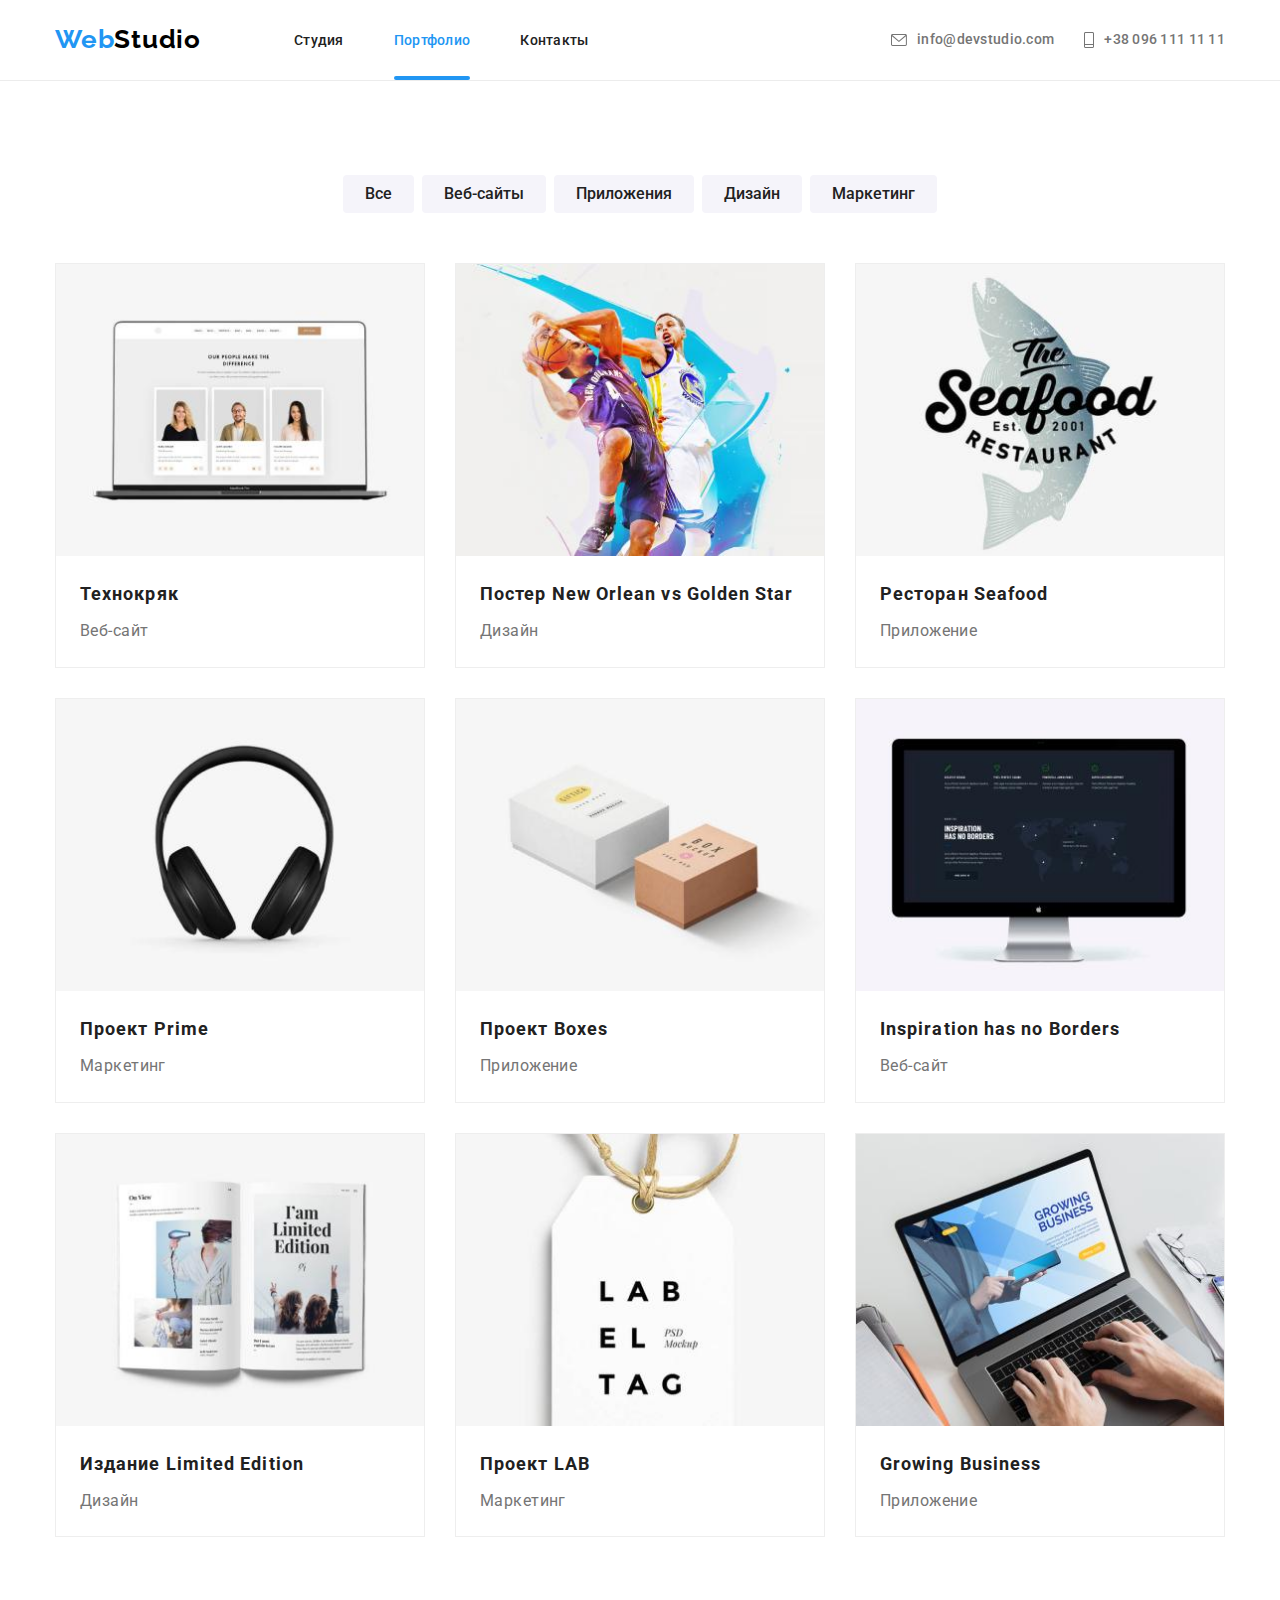
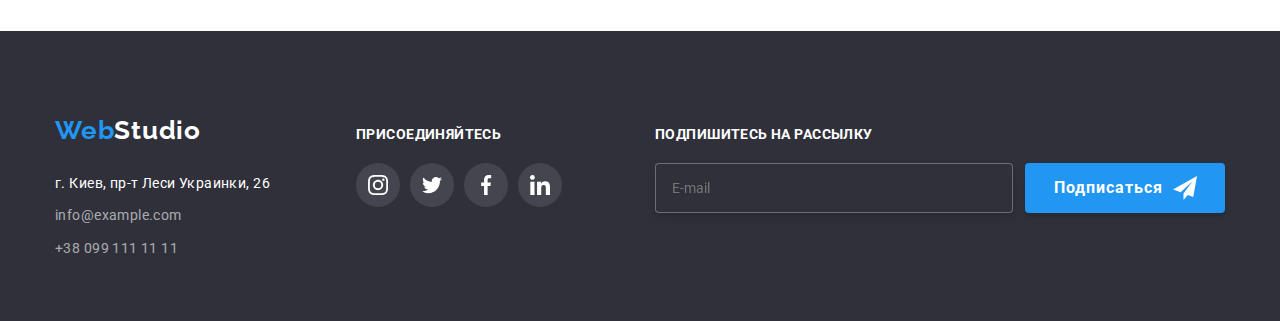
==== portfolio.html @ 123fc29c "создаёт базу для дз8" ====
<!DOCTYPE html>
<html lang="ru">
<head>
    <meta charset="UTF-8">
    <meta http-equiv="X-UA-Compatible" content="IE=edge">
    <meta name="viewport" content="width=device-width, initial-scale=1.0">
    <title>Portfolio</title>
    <link rel="preconnect" href="https://fonts.googleapis.com">
    <link rel="preconnect" href="https://fonts.gstatic.com" crossorigin>
    <link href="https://fonts.googleapis.com/css2?family=Raleway:wght@700&family=Roboto:wght@400;500;700;900&display=swap" rel="stylesheet">
    <link rel="stylesheet" href="./css/main.min.css">
</head>
<body>
    <!-- Шапка -->
    <header class="page-header">
        <div class="container">
            <nav class="main-nav">
                <a class="logo" lang="en" href="./index.html">Web<span class="page-header__logo">Studio</span></a>
                <ul class="site-nav site-nav--margin">
                    <li class="site-nav__item"><a class="site-nav__link " href="./index.html">Студия</a></li>
                    <li class="site-nav__item"><a class="site-nav__link site-nav__link--current" href="./portfolio.html">Портфолио</a></li>
                    <li class="site-nav__item"><a class="site-nav__link" href="">Контакты</a></li>
                </ul>
            </nav>
                <ul class="auth-nav">
                    <li class="auth-nav__item">
                        <a class="auth-nav__link" lang="en" href="mailto:info@example.com">
                            <svg class="auth-nav__mail">
                                <use href="./images/icons.svg#icon-envelope"></use>
                            </svg>
                            info@devstudio.com</a>
                    </li>
                    <li class="auth-nav__item">
                        <a class="auth-nav__link" href="tel:+380961111111">
                            <svg class="auth-nav__tel">
                                <use href="./images/icons.svg#icon-coll"></use>
                            </svg>
                            +38 096 111 11 11</a>
                    </li>
                </ul>                
        </div>
    </header>
    <main>
        <!-- Примеры работ -->

        <section class="section">

            <div class="container">
                <h1 class="section__title visually-hidden">Примеры работ</h1>
                <ul class="filter">
                    <li class="filter__item"><button class="filter__button" type="button">Все</button></li>
                    <li class="filter__item"><button class="filter__button" type="button">Веб-сайты</button></li>
                    <li class="filter__item"><button class="filter__button" type="button">Приложения</button></li>
                    <li class="filter__item"><button class="filter__button" type="button">Дизайн</button></li>
                    <li class="filter__item"><button class="filter__button" type="button">Маркетинг</button></li>
                </ul>
                <ul class="portfolio">
                    <li class="portfolio__item">
                        <a class="portfolio__link" href="">
                            <div class="portfolio__box">
                                <img class="portfolio__img" src="./images/example-1.jpg" alt="Пример-1" width="370">
                                <p class="portfolio__text"> Технокряк это современная площадка распространения коронавируса. Компании используют эту платформу для цифрового шпионажа и атак на защищённые сервера конкурентов.</p>
                            </div>
                            
                            <div class="portfolio__info">
                                <h2 class="portfolio__title">Технокряк</h2>
                                <p class="portfolio__description">Веб-сайт</p>
                            </div>
                        </a>
                    </li>
                    <li class="portfolio__item">
                        <a class="portfolio__link" href="">
                            <div class="portfolio__box">
                                <img class="portfolio__img" src="./images/example-2.jpg" alt="Пример-2" width="370">
                                <p class="portfolio__text"> Технокряк это современная площадка распространения коронавируса. Компании используют эту платформу для цифрового шпионажа и атак на защищённые сервера конкурентов.</p>
                            </div>
                            
                            <div class="portfolio__info">
                                <h2 class="portfolio__title">Постер <span lang="en">New Orlean vs Golden Star</span></h2>
                                <p class="portfolio__description">Дизайн</p>
                            </div>
                        </a>
                    </li>
                    <li class="portfolio__item">
                        <a class="portfolio__link" href="">
                            <div class="portfolio__box">
                                <img class="portfolio__img" src="./images/example-3.jpg" alt="Пример-3" width="370">
                                <p class="portfolio__text"> Технокряк это современная площадка распространения коронавируса. Компании используют эту платформу для цифрового шпионажа и атак на защищённые сервера конкурентов.</p>
                            </div>
                            
                            <div class="portfolio__info">
                                <h2 class="portfolio__title">Ресторан <span lang="en">Seafood</span></h2>
                                <p class="portfolio__description">Приложение</p>
                            </div>
                        </a>
                    </li>
                    <li class="portfolio__item">
                        <a class="portfolio__link" href="">
                            <div class="portfolio__box">
                                <img class="portfolio__img" src="./images/example-4.jpg" alt="Пример-4" width="370">
                                <p class="portfolio__text"> Технокряк это современная площадка распространения коронавируса. Компании используют эту платформу для цифрового шпионажа и атак на защищённые сервера конкурентов.</p>
                            </div>
                            
                            <div class="portfolio__info">
                                <h2 class="portfolio__title">Проект <span lang="en">Prime</span></h2>
                                <p class="portfolio__description">Маркетинг</p>
                            </div>
                        </a>
                    </li>
                    <li class="portfolio__item">
                        <a class="portfolio__link" href="">
                            <div class="portfolio__box">
                                <img class="portfolio__img" src="./images/example-5.jpg" alt="Пример-5" width="370">
                                <p class="portfolio__text"> Технокряк это современная площадка распространения коронавируса. Компании используют эту платформу для цифрового шпионажа и атак на защищённые сервера конкурентов.</p>
                            </div>
                            
                            <div class="portfolio__info">
                                <h2 class="portfolio__title">Проект <span lang="en">Boxes</span></h2>
                                <p class="portfolio__description">Приложение</p>
                            </div>
                        </a>
                    </li>
                    <li class="portfolio__item">
                        <a class="portfolio__link" href="">
                            <div class="portfolio__box">
                                <img class="portfolio__img" src="./images/example-6.jpg" alt="Пример-6" width="370">
                                <p class="portfolio__text"> Технокряк это современная площадка распространения коронавируса. Компании используют эту платформу для цифрового шпионажа и атак на защищённые сервера конкурентов.</p>
                            </div>
                            
                            <div class="portfolio__info">
                                <h2 class="portfolio__title" lang="en">Inspiration has no Borders</h2>
                                <p class="portfolio__description">Веб-сайт</p>
                            </div>
                        </a>
                    </li>
                    <li class="portfolio__item">
                        <a class="portfolio__link" href="">
                            <div class="portfolio__box">
                                <img class="portfolio__img" src="./images/example-7.jpg" alt="Пример-7" width="370">
                                <p class="portfolio__text"> Технокряк это современная площадка распространения коронавируса. Компании используют эту платформу для цифрового шпионажа и атак на защищённые сервера конкурентов.</p>
                            </div>
                            
                            <div class="portfolio__info">
                                <h2 class="portfolio__title">Издание <span lang="en">Limited Edition</span></h2>
                                <p class="portfolio__description">Дизайн</p>
                            </div>
                        </a>
                    </li>
                    <li class="portfolio__item">
                        <a class="portfolio__link" href="">
                            <div class="portfolio__box">
                                <img class="portfolio__img" src="./images/example-8.jpg" alt="Пример-8" width="370">
                                <p class="portfolio__text"> Технокряк это современная площадка распространения коронавируса. Компании используют эту платформу для цифрового шпионажа и атак на защищённые сервера конкурентов.</p>
                            </div>
                            
                            <div class="portfolio__info">
                                <h2 class="portfolio__title">Проект <span lang="en">LAB</span></h2>
                                <p class="portfolio__description">Маркетинг</p>
                            </div>
                        </a>
                    </li>
                    <li class="portfolio__item">
                        <a class="portfolio__link" href="">
                            <div class="portfolio__box">
                                <img class="portfolio__img" src="./images/example-9.jpg" alt="Пример-9" width="370">
                                <p class="portfolio__text"> Технокряк это современная площадка распространения коронавируса. Компании используют эту платформу для цифрового шпионажа и атак на защищённые сервера конкурентов.</p>
                            </div>
                            
                            <div class="portfolio__info">
                                <h2 class="portfolio__title" lang="en">Growing Business</h2>
                                <p class="portfolio__description">Приложение</p>
                            </div>
                        </a>
                        
                        
                    </li>
                    </ul>
            </div>
            
        </section>
    </main>        
    <!--Подвал-->
    <footer class="footer">
        <div class="container footer__container">
            <div class="left">
                <a class="logo" lang="en" href="./index.html">Web<span class="footer__logo">Studio</span></a>
                <address class="address">
                    <ul class="contacts">
                        <li class="contacts__item">
                            <a class="contacts__adress" href="">г. Киев, пр-т Леси Украинки, 26</a>
                        </li>
                        <li class="contacts__item">
                            <a class="contacts__mail" lang="en" href="mailto:info@example.com">info@example.com</a>
                        </li>
                        <li class="contacts__item">
                            <a class="contacts__tel" href="tel:+380961111111">+38 099 111 11 11</a>
                        </li>      
                    </ul>
                </address>
            </div>
            <div class="right footer__right">
                <h3 class="right__title">присоединяйтесь</h3>
                <ul class="network">
                    <li class="network__item">
                        <a class="network__link network__link--background" href="">
                            <svg class="network__icon network__icon--fill">
                                <use href="./images/icons.svg#icon-instagram"></use>
                            </svg>
                        </a>
                    </li>
                    <li class="network__item">
                        <a class="network__link network__link--background" href="">
                            <svg class="network__icon network__icon--fill">
                                <use href="./images/icons.svg#icon-twitter"></use>
                            </svg>
                        </a>
                    </li>
                    <li class="network__item">
                        <a class="network__link network__link--background" href="">
                            <svg class="network__icon network__icon--fill">
                                <use href="./images/icons.svg#icon-facebook"></use>
                            </svg>
                        </a>
                    </li>
                    <li class="network__item">
                        <a class="network__link network__link--background" href="">
                            <svg class="network__icon network__icon--fill">
                                <use href="./images/icons.svg#icon-linkedin"></use>
                            </svg>
                        </a>
                    </li>
                </ul>
            </div>
            <div class="footer-mailing">
                <b class="footer-mailin-accent">Подпишитесь на рассылку</b>
                <form class="footer-form">

                        <label class="footer-form__label">
                            <input class="footer-form__input" type="email" name="footer-email" placeholder="E-mail">
                        </label>
                        
                        <button class="footer-form__button" type="submit">Подписаться
                            <svg class="footer-form__icon">
                                <use href="./images/icons.svg#icon-send"></use>
                            </svg>
                        </button>
                    
                </form>
            </div>
            
        </div>
    </footer>
    
</body>
</html>
---- css/main.min.css ----
/*! modern-normalize v1.1.0 | MIT License | https://github.com/sindresorhus/modern-normalize */*,::before,::after{box-sizing:border-box}html{line-height:1.15;-webkit-text-size-adjust:100%;-moz-tab-size:4;tab-size:4}body{margin:0;font-family:system-ui,-apple-system,"Segoe UI",Roboto,Helvetica,Arial,sans-serif,"Apple Color Emoji","Segoe UI Emoji"}hr{height:0;color:inherit}abbr[title]{text-decoration:underline dotted}b,strong{font-weight:bolder}code,kbd,samp,pre{font-family:ui-monospace, SFMono-Regular, Consolas, 'Liberation Mono', Menlo, monospace;font-size:1em}small{font-size:80%}sub,sup{font-size:75%;line-height:0;position:relative;vertical-align:baseline}sub{bottom:-0.25em}sup{top:-0.5em}table{text-indent:0;border-color:inherit}button,input,optgroup,select,textarea{font-family:inherit;font-size:100%;line-height:1.15;margin:0}button,select{text-transform:none}button,[type='button'],[type='reset'],[type='submit']{-webkit-appearance:button}::-moz-focus-inner{border-style:none;padding:0}:-moz-focusring{outline:1px dotted ButtonText}:-moz-ui-invalid{box-shadow:none}legend{padding:0}progress{vertical-align:baseline}::-webkit-inner-spin-button,::-webkit-outer-spin-button{height:auto}[type='search']{-webkit-appearance:textfield;outline-offset:-2px}::-webkit-search-decoration{-webkit-appearance:none}::-webkit-file-upload-button{-webkit-appearance:button;font:inherit}summary{display:list-item}.visually-hidden{position:absolute;width:1px;height:1px;margin:-1px;border:0;padding:0;white-space:nowrap;clip-path:inset(100%);clip:rect(0 0 0 0);overflow:hidden}body{background-color:var(--primary-bg-color);color:#757575;font-family:Roboto, sans-serif;letter-spacing:0.03em;font-size:14px;line-height:1.7}h1,h2,h3,p{margin:0px}ul{margin:0px;padding:0px;list-style:none}button{cursor:pointer}img{display:block;max-width:100%;height:auto}a{text-decoration:none}.container{width:1200px;padding-left:15px;padding-right:15px;margin:0 auto}.logo{display:block;padding-top:24px;padding-bottom:25px;font-family:Raleway;font-weight:bold;font-size:26px;line-height:1.2;letter-spacing:0.03em;color:#2196F3}.section{padding-top:94px;padding-bottom:94px}.section__title{color:#212121;font-weight:700;font-size:36px;line-height:1.17;text-align:center;margin-bottom:50px}.backdrop{position:fixed;top:0;left:0;width:100%;height:100%;background-color:rgba(0,0,0,0.2);opacity:1;transition:opacity 250ms cubic-bezier(0.4, 0, 0.2, 1);z-index:1}.backdrop.is-hidden{opacity:0;pointer-events:none}.modal{position:absolute;top:50%;left:50%;transform:translate(-50%, -50%) scale(1);width:528px;height:581px;background:#fff;box-shadow:0px 1px 3px rgba(0,0,0,0.12),0px 1px 1px rgba(0,0,0,0.14),0px 2px 1px rgba(0,0,0,0.2);border-radius:4px}.backdrop.is-hidden .modal{transform:translate(-50%, -50%) scale(0.9)}.close-modal-button{display:flex;justify-content:center;align-items:center;position:absolute;top:8px;right:8px;width:30px;height:30px;background-color:#fff;border:1px solid rgba(0,0,0,0.1);border-radius:50%}.close-modal-icon{width:14px;height:14px;transition:fill 250ms cubic-bezier(0.4, 0, 0.2, 1)}.close-modal-button:hover .close-modal-icon,.close-modal-button:focus .close-modal-icon{fill:#2196F3}.modal-form{display:flex;flex-direction:column;padding:40px;text-align:left}.modal-form__title{display:inline-block;font-weight:700;font-size:20px;line-height:1.15;letter-spacing:0.03em;color:#212121;margin-bottom:12px}.modal-form__checkbox{position:absolute;width:1px;height:1px;margin:-1px;border:0;padding:0;white-space:nowrap;clip-path:inset(100%);clip:rect(0 0 0 0);overflow:hidden}.modal-form__label{font-size:12px;line-height:1.16;letter-spacing:0.01em;color:#757575}.modal-form .modal-form__label+.modal-form__label{margin-top:10px}.modal-form__wrapper{display:block;position:relative;margin-top:4px}.modal-form__input{width:100%;height:40px;padding-left:42px;border:1px solid rgba(33,33,33,0.2);border-radius:4px;transition:border 250ms cubic-bezier(0.4, 0, 0.2, 1)}.modal-form__input:focus,.modal-form__comment:focus{outline:none;border-color:#2196F3}.modal-form__comment{display:block;width:100%;height:120px;margin-top:4px;border:1px solid rgba(33,33,33,0.2);border-radius:4px;padding:12px 16px;resize:none;transition:border 250ms cubic-bezier(0.4, 0, 0.2, 1)}.modal-form__comment::placeholder{font-size:14px;line-height:1.14;letter-spacing:0.01em;color:rgba(117,117,117,0.5)}.modal-form__icon{display:block;position:absolute;top:50%;left:12px;width:18px;height:18px;transform:translateY(-50%);transition:fill 250ms cubic-bezier(0.4, 0, 0.2, 1)}.modal-form__input:focus+.modal-form__icon{fill:#2196F3}.modal-form__check{display:flex;justify-content:center;align-items:center;margin-top:20px;margin-bottom:30px}.modal-form__check::before{display:block;content:"";width:16px;height:15px;margin-right:7px;background-image:url(../images/check-off.svg);cursor:pointer;transition:background-image 250ms cubic-bezier(0.4, 0, 0.2, 1)}.modal-form__link{text-decoration:underline}.modal-form__checkbox:checked+.modal-form__check::before{background-image:url(../images/icon-check.svg)}.modal-form__checkbox:focus+.modal-form__check::before{fill:#2196F3}.modal-form__button{padding:10px 55px;font-weight:700;font-size:16px;line-height:1.87;letter-spacing:0.06em;align-self:center;color:#fff;background:#2196F3;box-shadow:0px 4px 4px rgba(0,0,0,0.15);border-radius:4px;border:none;transition:background-color 250ms cubic-bezier(0.4, 0, 0.2, 1)}.modal-form__button:hover,.modal-form__button:focus{background:#188CE8}.network{display:flex;justify-content:center}.network__link{display:flex;width:44px;height:44px;align-items:center;justify-content:center;border-radius:50%;transition:color 250ms cubic-bezier(0.4, 0, 0.2, 1),background-color 250ms cubic-bezier(0.4, 0, 0.2, 1)}.network__icon{width:20px;height:20px;fill:#AFB1B8}.network .network__item+.network__item{margin-left:10px}.page-header{border-bottom:1px solid #ECECEC}.page-header .container{display:flex;align-items:center;justify-content:space-between}.main-nav{display:flex}.page-header__logo{color:#000000}.site-nav{display:flex}.site-nav--margin{margin-left:93px}.site-nav .site-nav__item+.site-nav__item{margin-left:50px}.site-nav__link{display:block;padding-top:32px;padding-bottom:32px;color:#212121;font-weight:500;line-height:1.17;letter-spacing:0.02em;transition:color 250ms cubic-bezier(0.4, 0, 0.2, 1)}.site-nav__link:hover,.site-nav__link:focus{color:#2196F3}.site-nav__link::after{content:"";position:absolute;left:0;bottom:0;display:block;width:100%;height:4px;background-color:#2196F3;border-radius:2px;opacity:0}.site-nav__link--current{color:#2196F3;position:relative}.site-nav__link--current::after{opacity:1}.auth-nav{display:flex;justify-content:center;align-items:center}.auth-nav .auth-nav__item+.auth-nav__item{margin-left:30px}.auth-nav__link{display:flex;align-items:center;color:#757575;font-weight:500;line-height:1.14;letter-spacing:0.02em;padding-top:32px;padding-bottom:32px;transition:color 250ms cubic-bezier(0.4, 0, 0.2, 1)}.auth-nav__link:hover,.auth-nav__link:focus{color:#2196F3;fill:#2196F3}.auth-nav__mail{width:16px;height:12px;margin-right:10px;fill:currentColor}.auth-nav__tel{width:10px;height:16px;margin-right:10px;fill:currentColor}.hero{padding:200px 0;background-color:#C4C4C4;text-align:center;background-image:linear-gradient(rgba(47,48,58,0.4), rgba(47,48,58,0.4)),url("../images/header-img.jpg");background-repeat:no-repeat;background-position:center;background-size:cover}.hero__title{color:#fff;margin:0 auto;margin-bottom:30px;width:696px;font-weight:900;font-size:44px;line-height:1.36;letter-spacing:0.06em;text-transform:uppercase}.hero__button{padding:10px 32px;font-weight:700;font-size:16px;line-height:1.87;letter-spacing:0.06em;color:#fff;box-shadow:0px 4px 4px rgba(0,0,0,0.15);border-radius:4px;border:none;background-color:#2196F3;transition:background-color 250ms cubic-bezier(0.4, 0, 0.2, 1)}.hero__button:hover,.hero__button:focus{background-color:#118CE8}.feature{display:flex;justify-content:space-between}.feature__title{color:#212121;font-weight:700;line-height:1.1;margin-bottom:10px;text-transform:uppercase}.feature__wrapper{display:flex;align-items:center;justify-content:center;height:120px;margin-bottom:30px;padding:25px 0;border-radius:4px;background-color:#F5F4FA}.feature__icon{width:70px;height:70px}.feature .feature__item{width:270px}.section--other-padding{padding-top:0px}.business-list{display:flex;justify-content:space-between}.business-list__text{position:absolute;bottom:27px;left:83px;font-weight:700;font-size:14px;line-height:1.14;letter-spacing:0.03em;text-transform:uppercase;color:#fff}.business-list__work{position:relative}.business-list__work::before{display:block;position:absolute;content:"";width:100%;bottom:0;left:0;height:70px;background:rgba(47,48,58,0.8)}.section--background{background-color:#F5F4FA}.team-list{display:flex;justify-content:space-between}.team-list__title{color:#212121;font-weight:500;font-size:16px;line-height:1.2;text-align:center;margin-bottom:10px}.team-list .team-list__item{background-color:#fff;box-shadow:0px 1px 3px rgba(0,0,0,0.12),0px 1px 1px rgba(0,0,0,0.14),0px 2px}.team-list__info{padding-top:30px;padding-bottom:30px}.team-list__text{font-weight:400;font-size:16px;line-height:1.2;text-align:center}.team-list__network{margin-top:16px}.network__link:hover,.network__link:focus{background-color:#2196F3}.network__link:hover .network__icon,.network__link:focus .network__icon{fill:#fff}.clients-list{display:flex;justify-content:center}.clients-list__link{display:flex;align-items:center;justify-content:center;width:170px;height:92px;border:1px solid #AFB1B8;border-radius:4px;color:#AFB1B8;transition:color 250ms cubic-bezier(0.4, 0, 0.2, 1),border 250ms cubic-bezier(0.4, 0, 0.2, 1)}.clients-list__link:hover,.clients-list__link:focus{color:#2196F3;border:1px solid #2196F3}.clients-list__icon{width:106px;height:60px;fill:currentColor}.clients-list .clients-list__item+.clients-list__item{margin-left:30px}.footer{padding-top:60px;padding-bottom:60px;background-color:#2F303A}.footer__container{display:flex;align-items:baseline}.footer__logo{color:#fff}.contacts__adress{color:#fff}.left{width:231px}.contacts__mail,.contacts__tel{color:rgba(255,255,255,0.6);transition:color 250ms cubic-bezier(0.4, 0, 0.2, 1)}.contacts__mail:hover,.contacts__mail:focus,.contacts__tel:hover,.contacts__tel:focus{color:#fff}.address{font-style:normal}.contacts__item:not(:last-child){margin-bottom:9px}.footer__right{margin-left:70px}.right{width:206px}.right__title{font-weight:700;font-size:14px;line-height:1.14;letter-spacing:0.03em;text-transform:uppercase;color:#fff;margin-bottom:20px}.network{display:flex;justify-content:center}.network__link{display:flex;width:44px;height:44px;align-items:center;justify-content:center;color:#fff;border-radius:50%;transition:background-color 250ms cubic-bezier(0.4, 0, 0.2, 1)}.network__link--background{background-color:rgba(255,255,255,0.1)}.network__icon{width:20px;height:20px;color:currentColor}.network__icon--fill{fill:#fff}.network .network__item+.network__item{margin-left:10px}.network__link:hover,.network__link:focus{background-color:#2196F3}.footer-mailing{display:flex;flex-direction:column;margin-left:93px}.footer-form{display:flex}.footer-mailin-accent{margin-bottom:20px;font-weight:700;font-size:14px;line-height:1.14;letter-spacing:0.03em;text-transform:uppercase;color:#fff}.footer-form__input{width:358px;height:50px;padding:15px 16px;background-color:#2F303A;border:1px solid rgba(255,255,255,0.3);filter:drop-shadow(0px 4px 4px rgba(0,0,0,0.15));border-radius:4px;transition:border 250ms cubic-bezier(0.4, 0, 0.2, 1)}.footer-form__input:focus{outline:none;border-color:#2196F3}.footer-form__label::placeholder{font-size:16px;line-height:1.25;letter-spacing:0.03em;color:rgba(255,255,255,0.6)}.footer-form__button{display:flex;justify-content:center;align-items:center;width:200px;height:50px;padding:10px 28px 10px 29px;margin-left:12px;font-weight:700;font-size:16px;line-height:1.87;letter-spacing:0.06em;color:#fff;background:#2196F3;box-shadow:0px 4px 4px rgba(0,0,0,0.15);border-radius:4px;border:transparent;cursor:pointer;transition:background-color 250ms cubic-bezier(0.4, 0, 0.2, 1)}.footer-form__button:hover,.footer-form__button:focus{background-color:#118CE8}.footer-form__icon{width:24px;height:24px;margin-left:10px}.filter{display:flex;justify-content:center;margin-bottom:50px}.filter__button{font-weight:500;font-size:16px;padding:6px 22px;min-width:auto;line-height:1.6;text-align:center;background-color:#F5F4FA;color:#212121;border-radius:4px;border:none;transition:background-color 250ms cubic-bezier(0.4, 0, 0.2, 1),color 250ms cubic-bezier(0.4, 0, 0.2, 1),box-shadow 250ms cubic-bezier(0.4, 0, 0.2, 1)}.filter__button:hover,.filter__button:focus{color:#fff;background-color:#2196F3;box-shadow:0px 3px 1px rgba(0,0,0,0.1),0px 1px 2px rgba(0,0,0,0.08),0px 2px 2px rgba(0,0,0,0.12)}.filter .filter__item+.filter__item{margin-left:8px}.portfolio{display:flex;flex-wrap:wrap}.portfolio__item{width:370px;margin-right:30px;margin-bottom:30px;border:1px solid #EEEEEE}.portfolio__item:nth-child(3n){margin-right:0px}.portfolio__item:nth-last-child(-n+3){margin-bottom:0px}.portfolio__info{padding:20px 24px}.portfolio__title{color:#212121;font-weight:700;font-size:18px;line-height:2;letter-spacing:0.06em;margin-bottom:4px}.portfolio__description{font-size:16px;line-height:1.9;color:#757575}.portfolio__link{display:block}.portfolio__item:hover,.portfolio__item:focus{box-shadow:0px 1px 1px rgba(0,0,0,0.12),0px 4px 4px rgba(0,0,0,0.06),1px 4px 6px rgba(0,0,0,0.16);transition:box-shadow 250ms cubic-bezier(0.4, 0, 0.2, 1)}.portfolio__box{position:relative;width:100%;height:100%;background-color:rgba(33,150,243,0.9);overflow:hidden}.portfolio__text{position:absolute;top:0;left:0;height:100%;padding:63px 24px;font-size:18px;line-height:1.56;letter-spacing:0.03em;color:#fff;background-color:rgba(33,150,243,0.9);transform:translateY(100%);transition:transform 250ms cubic-bezier(0.4, 0, 0.2, 1)}.portfolio__link:hover .portfolio__text,.portfolio__link:focus .portfolio__text{transform:translateY(0)}
/*# sourceMappingURL=main.min.css.map */
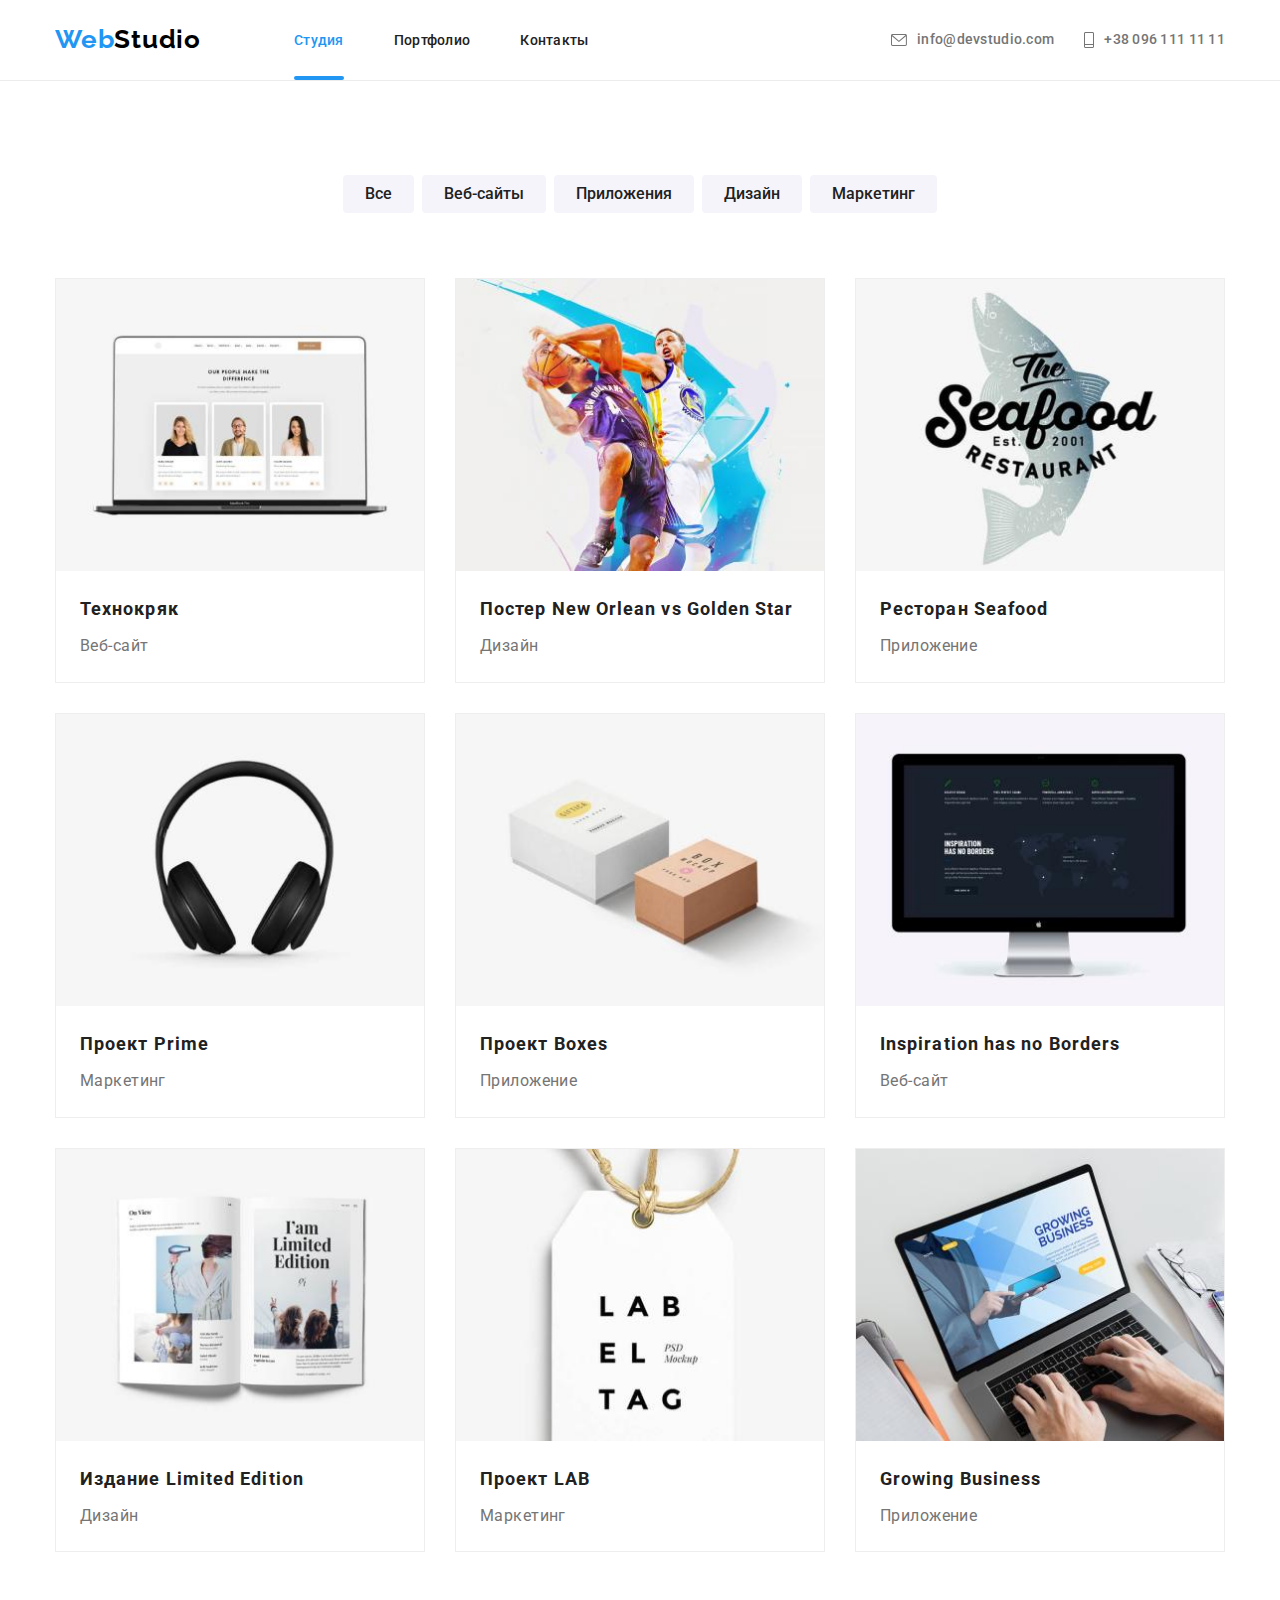
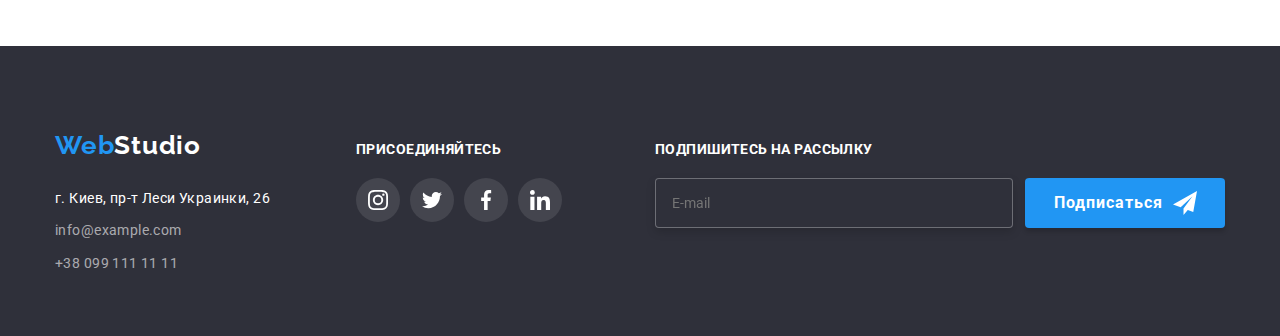
==== commit 2f5055bc: "позиционирует фильтр в портфолио" ====
--- a/portfolio.html
+++ b/portfolio.html
@@ -17,8 +17,8 @@
             <nav class="main-nav">
                 <a class="logo" lang="en" href="./index.html">Web<span class="page-header__logo">Studio</span></a>
                 <ul class="site-nav site-nav--margin">
-                    <li class="site-nav__item"><a class="site-nav__link " href="./index.html">Студия</a></li>
-                    <li class="site-nav__item"><a class="site-nav__link site-nav__link--current" href="./portfolio.html">Портфолио</a></li>
+                    <li class="site-nav__item"><a class="site-nav__link site-nav__link--current" href="./index.html">Студия</a></li>
+                    <li class="site-nav__item"><a class="site-nav__link" href="./portfolio.html">Портфолио</a></li>
                     <li class="site-nav__item"><a class="site-nav__link" href="">Контакты</a></li>
                 </ul>
             </nav>
@@ -37,7 +37,54 @@
                             </svg>
                             +38 096 111 11 11</a>
                     </li>
-                </ul>                
+                </ul>
+                <!--  Mobile menu  -->
+
+                <button type="button" class="burger" data-menu-open>
+                    <svg class="burger__icon">
+                        <use href="./images/icons.svg#menu"></use>
+                    </svg>
+                </button>
+
+                <div class="mobile-menu" data-menu>
+                    <button type="button" class="close" data-menu-close>
+                        <svg class="close__icon">
+                            <use href="./images/icons.svg#close"></use>
+                        </svg>
+                    </button>
+                <div class="mobile-menu__nav">
+                    <ul class="mobile-nav">
+                        <li class="mobile-nav__item"><a class="mobile-nav__link" href="./index.html">Студия</a></li>
+                        <li class="mobile-nav__item"><a class="mobile-nav__link" href="./portfolio.html">Портфолио</a></li>
+                        <li class="mobile-nav__item"><a class="mobile-nav__link" href="">Контакты</a></li>
+                    </ul>
+                </div>
+            
+                <div class="mobile-menu__auth">
+                    <ul class="mobile-auth">
+                        <li class="mobile-auth__item">
+                            <a class="mobile-auth__tel" href="tel:+380961111111">+38 096 111 11 11</a>
+                        </li>
+                        <li class="mobile-auth__item">
+                            <a class="mobile-auth__mail" lang="en" href="mailto:info@example.com">info@devstudio.com</a>
+                        </li>
+                    </ul>
+                    <ul class="mobile-network">
+                        <li class="mobile-network__item">
+                            <a class="mobile-network__link" href="">Instagram</a>
+                        </li>
+                        <li class="mobile-network__item">
+                            <a class="mobile-network__link" href="">Twitter</a>
+                        </li>
+                        <li class="mobile-network__item">
+                            <a class="mobile-network__link" href="">Facebook</a>
+                        </li>
+                        <li class="mobile-network__item">
+                            <a class="mobile-network__link" href="">LinkedIn</a>
+                        </li>
+                    </ul>
+                </div>
+                </div>               
         </div>
     </header>
     <main>
--- a/css/main.min.css
+++ b/css/main.min.css
@@ -3,5 +3,5 @@
  Consolas,  'Liberation Mono',  Menlo,- monospace;font-size:1em}small{font-size:80%}sub,sup{font-size:75%;line-height:0;position:relative;vertical-align:baseline}sub{bottom:-0.25em}sup{top:-0.5em}table{text-indent:0;border-color:inherit}button,input,optgroup,select,textarea{font-family:inherit;font-size:100%;line-height:1.15;margin:0}button,select{text-transform:none}button,[type='button'],[type='reset'],[type='submit']{-webkit-appearance:button}::-moz-focus-inner{border-style:none;padding:0}:-moz-focusring{outline:1px dotted ButtonText}:-moz-ui-invalid{box-shadow:none}legend{padding:0}progress{vertical-align:baseline}::-webkit-inner-spin-button,::-webkit-outer-spin-button{height:auto}[type='search']{-webkit-appearance:textfield;outline-offset:-2px}::-webkit-search-decoration{-webkit-appearance:none}::-webkit-file-upload-button{-webkit-appearance:button;font:inherit}summary{display:list-item}.visually-hidden{position:absolute;width:1px;height:1px;margin:-1px;border:0;padding:0;white-space:nowrap;clip-path:inset(100%);clip:rect(0 0 0 0);overflow:hidden}body{background-color:var(--primary-bg-color);color:#757575;font-family:Roboto, sans-serif;letter-spacing:0.03em;font-size:14px;line-height:1.7}h1,h2,h3,p{margin:0px}ul{margin:0px;padding:0px;list-style:none}button{cursor:pointer}img{display:block;max-width:100%;height:auto}a{text-decoration:none}.container{width:1200px;padding-left:15px;padding-right:15px;margin:0 auto}.logo{display:block;padding-top:24px;padding-bottom:25px;font-family:Raleway;font-weight:bold;font-size:26px;line-height:1.2;letter-spacing:0.03em;color:#2196F3}.section{padding-top:94px;padding-bottom:94px}.section__title{color:#212121;font-weight:700;font-size:36px;line-height:1.17;text-align:center;margin-bottom:50px}.backdrop{position:fixed;top:0;left:0;width:100%;height:100%;background-color:rgba(0,0,0,0.2);opacity:1;transition:opacity 250ms cubic-bezier(0.4, 0, 0.2, 1);z-index:1}.backdrop.is-hidden{opacity:0;pointer-events:none}.modal{position:absolute;top:50%;left:50%;transform:translate(-50%, -50%) scale(1);width:528px;height:581px;background:#fff;box-shadow:0px 1px 3px rgba(0,0,0,0.12),0px 1px 1px rgba(0,0,0,0.14),0px 2px 1px rgba(0,0,0,0.2);border-radius:4px}.backdrop.is-hidden .modal{transform:translate(-50%, -50%) scale(0.9)}.close-modal-button{display:flex;justify-content:center;align-items:center;position:absolute;top:8px;right:8px;width:30px;height:30px;background-color:#fff;border:1px solid rgba(0,0,0,0.1);border-radius:50%}.close-modal-icon{width:14px;height:14px;transition:fill 250ms cubic-bezier(0.4, 0, 0.2, 1)}.close-modal-button:hover .close-modal-icon,.close-modal-button:focus .close-modal-icon{fill:#2196F3}.modal-form{display:flex;flex-direction:column;padding:40px;text-align:left}.modal-form__title{display:inline-block;font-weight:700;font-size:20px;line-height:1.15;letter-spacing:0.03em;color:#212121;margin-bottom:12px}.modal-form__checkbox{position:absolute;width:1px;height:1px;margin:-1px;border:0;padding:0;white-space:nowrap;clip-path:inset(100%);clip:rect(0 0 0 0);overflow:hidden}.modal-form__label{font-size:12px;line-height:1.16;letter-spacing:0.01em;color:#757575}.modal-form .modal-form__label+.modal-form__label{margin-top:10px}.modal-form__wrapper{display:block;position:relative;margin-top:4px}.modal-form__input{width:100%;height:40px;padding-left:42px;border:1px solid rgba(33,33,33,0.2);border-radius:4px;transition:border 250ms cubic-bezier(0.4, 0, 0.2, 1)}.modal-form__input:focus,.modal-form__comment:focus{outline:none;border-color:#2196F3}.modal-form__comment{display:block;width:100%;height:120px;margin-top:4px;border:1px solid rgba(33,33,33,0.2);border-radius:4px;padding:12px 16px;resize:none;transition:border 250ms cubic-bezier(0.4, 0, 0.2, 1)}.modal-form__comment::placeholder{font-size:14px;line-height:1.14;letter-spacing:0.01em;color:rgba(117,117,117,0.5)}.modal-form__icon{display:block;position:absolute;top:50%;left:12px;width:18px;height:18px;transform:translateY(-50%);transition:fill 250ms cubic-bezier(0.4, 0, 0.2, 1)}.modal-form__input:focus+.modal-form__icon{fill:#2196F3}.modal-form__check{display:flex;justify-content:center;align-items:center;margin-top:20px;margin-bottom:30px}.modal-form__check::before{display:block;content:"";width:16px;height:15px;margin-right:7px;background-image:url(../images/check-off.svg);cursor:pointer;transition:background-image 250ms cubic-bezier(0.4, 0, 0.2, 1)}.modal-form__link{text-decoration:underline}.modal-form__checkbox:checked+.modal-form__check::before{background-image:url(../images/icon-check.svg)}.modal-form__checkbox:focus+.modal-form__check::before{fill:#2196F3}.modal-form__button{padding:10px 55px;font-weight:700;font-size:16px;line-height:1.87;letter-spacing:0.06em;align-self:center;color:#fff;background:#2196F3;box-shadow:0px 4px 4px rgba(0,0,0,0.15);border-radius:4px;border:none;transition:background-color 250ms cubic-bezier(0.4, 0, 0.2, 1)}.modal-form__button:hover,.modal-form__button:focus{background:#188CE8}.network{display:flex;justify-content:center}.network__link{display:flex;width:44px;height:44px;align-items:center;justify-content:center;border-radius:50%;transition:color 250ms cubic-bezier(0.4, 0, 0.2, 1),background-color 250ms cubic-bezier(0.4, 0, 0.2, 1)}.network__icon{width:20px;height:20px;fill:#AFB1B8}.network .network__item+.network__item{margin-left:10px}.page-header{border-bottom:1px solid #ECECEC}.page-header .container{display:flex;align-items:center;justify-content:space-between}.main-nav{display:flex}.page-header__logo{color:#000000}.site-nav{display:flex}.site-nav--margin{margin-left:93px}.site-nav .site-nav__item+.site-nav__item{margin-left:50px}.site-nav__link{display:block;padding-top:32px;padding-bottom:32px;color:#212121;font-weight:500;line-height:1.17;letter-spacing:0.02em;transition:color 250ms cubic-bezier(0.4, 0, 0.2, 1)}.site-nav__link:hover,.site-nav__link:focus{color:#2196F3}.site-nav__link::after{content:"";position:absolute;left:0;bottom:0;display:block;width:100%;height:4px;background-color:#2196F3;border-radius:2px;opacity:0}.site-nav__link--current{color:#2196F3;position:relative}.site-nav__link--current::after{opacity:1}.auth-nav{display:flex;justify-content:center;align-items:center}.auth-nav .auth-nav__item+.auth-nav__item{margin-left:30px}.auth-nav__link{display:flex;align-items:center;color:#757575;font-weight:500;line-height:1.14;letter-spacing:0.02em;padding-top:32px;padding-bottom:32px;transition:color 250ms cubic-bezier(0.4, 0, 0.2, 1)}.auth-nav__link:hover,.auth-nav__link:focus{color:#2196F3;fill:#2196F3}.auth-nav__mail{width:16px;height:12px;margin-right:10px;fill:currentColor}.auth-nav__tel{width:10px;height:16px;margin-right:10px;fill:currentColor}.hero{padding:200px 0;background-color:#C4C4C4;text-align:center;background-image:linear-gradient(rgba(47,48,58,0.4), rgba(47,48,58,0.4)),url("../images/header-img.jpg");background-repeat:no-repeat;background-position:center;background-size:cover}.hero__title{color:#fff;margin:0 auto;margin-bottom:30px;width:696px;font-weight:900;font-size:44px;line-height:1.36;letter-spacing:0.06em;text-transform:uppercase}.hero__button{padding:10px 32px;font-weight:700;font-size:16px;line-height:1.87;letter-spacing:0.06em;color:#fff;box-shadow:0px 4px 4px rgba(0,0,0,0.15);border-radius:4px;border:none;background-color:#2196F3;transition:background-color 250ms cubic-bezier(0.4, 0, 0.2, 1)}.hero__button:hover,.hero__button:focus{background-color:#118CE8}.feature{display:flex;justify-content:space-between}.feature__title{color:#212121;font-weight:700;line-height:1.1;margin-bottom:10px;text-transform:uppercase}.feature__wrapper{display:flex;align-items:center;justify-content:center;height:120px;margin-bottom:30px;padding:25px 0;border-radius:4px;background-color:#F5F4FA}.feature__icon{width:70px;height:70px}.feature .feature__item{width:270px}.section--other-padding{padding-top:0px}.business-list{display:flex;justify-content:space-between}.business-list__text{position:absolute;bottom:27px;left:83px;font-weight:700;font-size:14px;line-height:1.14;letter-spacing:0.03em;text-transform:uppercase;color:#fff}.business-list__work{position:relative}.business-list__work::before{display:block;position:absolute;content:"";width:100%;bottom:0;left:0;height:70px;background:rgba(47,48,58,0.8)}.section--background{background-color:#F5F4FA}.team-list{display:flex;justify-content:space-between}.team-list__title{color:#212121;font-weight:500;font-size:16px;line-height:1.2;text-align:center;margin-bottom:10px}.team-list .team-list__item{background-color:#fff;box-shadow:0px 1px 3px rgba(0,0,0,0.12),0px 1px 1px rgba(0,0,0,0.14),0px 2px}.team-list__info{padding-top:30px;padding-bottom:30px}.team-list__text{font-weight:400;font-size:16px;line-height:1.2;text-align:center}.team-list__network{margin-top:16px}.network__link:hover,.network__link:focus{background-color:#2196F3}.network__link:hover .network__icon,.network__link:focus .network__icon{fill:#fff}.clients-list{display:flex;justify-content:center}.clients-list__link{display:flex;align-items:center;justify-content:center;width:170px;height:92px;border:1px solid #AFB1B8;border-radius:4px;color:#AFB1B8;transition:color 250ms cubic-bezier(0.4, 0, 0.2, 1),border 250ms cubic-bezier(0.4, 0, 0.2, 1)}.clients-list__link:hover,.clients-list__link:focus{color:#2196F3;border:1px solid #2196F3}.clients-list__icon{width:106px;height:60px;fill:currentColor}.clients-list .clients-list__item+.clients-list__item{margin-left:30px}.footer{padding-top:60px;padding-bottom:60px;background-color:#2F303A}.footer__container{display:flex;align-items:baseline}.footer__logo{color:#fff}.contacts__adress{color:#fff}.left{width:231px}.contacts__mail,.contacts__tel{color:rgba(255,255,255,0.6);transition:color 250ms cubic-bezier(0.4, 0, 0.2, 1)}.contacts__mail:hover,.contacts__mail:focus,.contacts__tel:hover,.contacts__tel:focus{color:#fff}.address{font-style:normal}.contacts__item:not(:last-child){margin-bottom:9px}.footer__right{margin-left:70px}.right{width:206px}.right__title{font-weight:700;font-size:14px;line-height:1.14;letter-spacing:0.03em;text-transform:uppercase;color:#fff;margin-bottom:20px}.network{display:flex;justify-content:center}.network__link{display:flex;width:44px;height:44px;align-items:center;justify-content:center;color:#fff;border-radius:50%;transition:background-color 250ms cubic-bezier(0.4, 0, 0.2, 1)}.network__link--background{background-color:rgba(255,255,255,0.1)}.network__icon{width:20px;height:20px;color:currentColor}.network__icon--fill{fill:#fff}.network .network__item+.network__item{margin-left:10px}.network__link:hover,.network__link:focus{background-color:#2196F3}.footer-mailing{display:flex;flex-direction:column;margin-left:93px}.footer-form{display:flex}.footer-mailin-accent{margin-bottom:20px;font-weight:700;font-size:14px;line-height:1.14;letter-spacing:0.03em;text-transform:uppercase;color:#fff}.footer-form__input{width:358px;height:50px;padding:15px 16px;background-color:#2F303A;border:1px solid rgba(255,255,255,0.3);filter:drop-shadow(0px 4px 4px rgba(0,0,0,0.15));border-radius:4px;transition:border 250ms cubic-bezier(0.4, 0, 0.2, 1)}.footer-form__input:focus{outline:none;border-color:#2196F3}.footer-form__label::placeholder{font-size:16px;line-height:1.25;letter-spacing:0.03em;color:rgba(255,255,255,0.6)}.footer-form__button{display:flex;justify-content:center;align-items:center;width:200px;height:50px;padding:10px 28px 10px 29px;margin-left:12px;font-weight:700;font-size:16px;line-height:1.87;letter-spacing:0.06em;color:#fff;background:#2196F3;box-shadow:0px 4px 4px rgba(0,0,0,0.15);border-radius:4px;border:transparent;cursor:pointer;transition:background-color 250ms cubic-bezier(0.4, 0, 0.2, 1)}.footer-form__button:hover,.footer-form__button:focus{background-color:#118CE8}.footer-form__icon{width:24px;height:24px;margin-left:10px}.filter{display:flex;justify-content:center;margin-bottom:50px}.filter__button{font-weight:500;font-size:16px;padding:6px 22px;min-width:auto;line-height:1.6;text-align:center;background-color:#F5F4FA;color:#212121;border-radius:4px;border:none;transition:background-color 250ms cubic-bezier(0.4, 0, 0.2, 1),color 250ms cubic-bezier(0.4, 0, 0.2, 1),box-shadow 250ms cubic-bezier(0.4, 0, 0.2, 1)}.filter__button:hover,.filter__button:focus{color:#fff;background-color:#2196F3;box-shadow:0px 3px 1px rgba(0,0,0,0.1),0px 1px 2px rgba(0,0,0,0.08),0px 2px 2px rgba(0,0,0,0.12)}.filter .filter__item+.filter__item{margin-left:8px}.portfolio{display:flex;flex-wrap:wrap}.portfolio__item{width:370px;margin-right:30px;margin-bottom:30px;border:1px solid #EEEEEE}.portfolio__item:nth-child(3n){margin-right:0px}.portfolio__item:nth-last-child(-n+3){margin-bottom:0px}.portfolio__info{padding:20px 24px}.portfolio__title{color:#212121;font-weight:700;font-size:18px;line-height:2;letter-spacing:0.06em;margin-bottom:4px}.portfolio__description{font-size:16px;line-height:1.9;color:#757575}.portfolio__link{display:block}.portfolio__item:hover,.portfolio__item:focus{box-shadow:0px 1px 1px rgba(0,0,0,0.12),0px 4px 4px rgba(0,0,0,0.06),1px 4px 6px rgba(0,0,0,0.16);transition:box-shadow 250ms cubic-bezier(0.4, 0, 0.2, 1)}.portfolio__box{position:relative;width:100%;height:100%;background-color:rgba(33,150,243,0.9);overflow:hidden}.portfolio__text{position:absolute;top:0;left:0;height:100%;padding:63px 24px;font-size:18px;line-height:1.56;letter-spacing:0.03em;color:#fff;background-color:rgba(33,150,243,0.9);transform:translateY(100%);transition:transform 250ms cubic-bezier(0.4, 0, 0.2, 1)}.portfolio__link:hover .portfolio__text,.portfolio__link:focus .portfolio__text{transform:translateY(0)}
+ monospace;font-size:1em}small{font-size:80%}sub,sup{font-size:75%;line-height:0;position:relative;vertical-align:baseline}sub{bottom:-0.25em}sup{top:-0.5em}table{text-indent:0;border-color:inherit}button,input,optgroup,select,textarea{font-family:inherit;font-size:100%;line-height:1.15;margin:0}button,select{text-transform:none}button,[type='button'],[type='reset'],[type='submit']{-webkit-appearance:button}::-moz-focus-inner{border-style:none;padding:0}:-moz-focusring{outline:1px dotted ButtonText}:-moz-ui-invalid{box-shadow:none}legend{padding:0}progress{vertical-align:baseline}::-webkit-inner-spin-button,::-webkit-outer-spin-button{height:auto}[type='search']{-webkit-appearance:textfield;outline-offset:-2px}::-webkit-search-decoration{-webkit-appearance:none}::-webkit-file-upload-button{-webkit-appearance:button;font:inherit}summary{display:list-item}.visually-hidden{position:absolute;width:1px;height:1px;margin:-1px;border:0;padding:0;white-space:nowrap;clip-path:inset(100%);clip:rect(0 0 0 0);overflow:hidden}body{background-color:var(--primary-bg-color);color:#757575;font-family:Roboto, sans-serif;letter-spacing:0.03em;font-size:14px;line-height:1.7}h1,h2,h3,p{margin:0px}ul{margin:0px;padding:0px;list-style:none}button{cursor:pointer}img{display:block;max-width:100%;height:auto}a{text-decoration:none}.container{padding-left:15px;padding-right:15px;margin:0 auto}@media screen and (min-width: 480px){.container{width:480px}}@media screen and (min-width: 768px){.container{width:768px}}@media screen and (min-width: 1200px){.container{width:1200px}}.logo{display:block;padding-top:24px;padding-bottom:25px;font-family:Raleway;font-weight:bold;font-size:26px;line-height:1.2;letter-spacing:0.03em;color:#2196F3}.section{padding-top:94px;padding-bottom:94px}@media screen and (max-width: 676px){.section{padding-top:60px;padding-bottom:60px}}.section__title{color:#212121;font-weight:700;font-size:36px;line-height:1.17;text-align:center;margin-bottom:50px}.backdrop{position:fixed;top:0;left:0;width:100%;height:100%;background-color:rgba(0,0,0,0.2);opacity:1;transition:opacity 250ms cubic-bezier(0.4, 0, 0.2, 1);z-index:1}.backdrop.is-hidden{opacity:0;pointer-events:none}.modal{position:absolute;top:50%;left:50%;transform:translate(-50%, -50%) scale(1);width:528px;height:581px;background:#fff;box-shadow:0px 1px 3px rgba(0,0,0,0.12),0px 1px 1px rgba(0,0,0,0.14),0px 2px 1px rgba(0,0,0,0.2);border-radius:4px}.backdrop.is-hidden .modal{transform:translate(-50%, -50%) scale(0.9)}.close-modal-button{display:flex;justify-content:center;align-items:center;position:absolute;top:8px;right:8px;width:30px;height:30px;background-color:#fff;border:1px solid rgba(0,0,0,0.1);border-radius:50%}.close-modal-icon{width:14px;height:14px;transition:fill 250ms cubic-bezier(0.4, 0, 0.2, 1)}.close-modal-button:hover .close-modal-icon,.close-modal-button:focus .close-modal-icon{fill:#2196F3}.modal-form{display:flex;flex-direction:column;padding:40px;text-align:left}.modal-form__title{display:inline-block;font-weight:700;font-size:20px;line-height:1.15;letter-spacing:0.03em;color:#212121;margin-bottom:12px}.modal-form__checkbox{position:absolute;width:1px;height:1px;margin:-1px;border:0;padding:0;white-space:nowrap;clip-path:inset(100%);clip:rect(0 0 0 0);overflow:hidden}.modal-form__label{font-size:12px;line-height:1.16;letter-spacing:0.01em;color:#757575}.modal-form .modal-form__label+.modal-form__label{margin-top:10px}.modal-form__wrapper{display:block;position:relative;margin-top:4px}.modal-form__input{width:100%;height:40px;padding-left:42px;border:1px solid rgba(33,33,33,0.2);border-radius:4px;transition:border 250ms cubic-bezier(0.4, 0, 0.2, 1)}.modal-form__input:focus,.modal-form__comment:focus{outline:none;border-color:#2196F3}.modal-form__comment{display:block;width:100%;height:120px;margin-top:4px;border:1px solid rgba(33,33,33,0.2);border-radius:4px;padding:12px 16px;resize:none;transition:border 250ms cubic-bezier(0.4, 0, 0.2, 1)}.modal-form__comment::placeholder{font-size:14px;line-height:1.14;letter-spacing:0.01em;color:rgba(117,117,117,0.5)}.modal-form__icon{display:block;position:absolute;top:50%;left:12px;width:18px;height:18px;transform:translateY(-50%);transition:fill 250ms cubic-bezier(0.4, 0, 0.2, 1)}.modal-form__input:focus+.modal-form__icon{fill:#2196F3}.modal-form__check{display:flex;justify-content:center;align-items:center;margin-top:20px;margin-bottom:30px}.modal-form__check::before{display:block;content:"";width:16px;height:15px;margin-right:7px;background-image:url(../images/check-off.svg);cursor:pointer;transition:background-image 250ms cubic-bezier(0.4, 0, 0.2, 1)}.modal-form__link{text-decoration:underline}.modal-form__checkbox:checked+.modal-form__check::before{background-image:url(../images/icon-check.svg)}.modal-form__checkbox:focus+.modal-form__check::before{fill:#2196F3}.modal-form__button{padding:10px 55px;font-weight:700;font-size:16px;line-height:1.87;letter-spacing:0.06em;align-self:center;color:#fff;background:#2196F3;box-shadow:0px 4px 4px rgba(0,0,0,0.15);border-radius:4px;border:none;transition:background-color 250ms cubic-bezier(0.4, 0, 0.2, 1)}.modal-form__button:hover,.modal-form__button:focus{background:#188CE8}.network{display:flex;justify-content:center}.network__link{display:flex;width:44px;height:44px;align-items:center;justify-content:center;border-radius:50%;transition:color 250ms cubic-bezier(0.4, 0, 0.2, 1),background-color 250ms cubic-bezier(0.4, 0, 0.2, 1)}.network__icon{width:20px;height:20px;fill:#AFB1B8}.network .network__item+.network__item{margin-left:10px}.burger{background-color:#fff;border:none;cursor:pointer;padding:0;line-height:0;transition:fill 250ms cubic-bezier(0.4, 0, 0.2, 1)}.burger:hover,.burger:focus{fill:#2196F3}@media screen and (min-width: 768px){.burger{display:none}}.mobile-menu{display:flex;flex-direction:column;justify-content:space-between;position:fixed;z-index:100;top:0;left:0;width:100vw;height:100vh;padding:48px 40px;opacity:0;visibility:hidden;pointer-events:none;background-color:#fff;transition:opasity 250ms cubic-bezier(0.4, 0, 0.2, 1),visibility 250ms cubic-bezier(0.4, 0, 0.2, 1)}.mobile-menu.is-open{opacity:1;visibility:visible;pointer-events:all}.close{position:absolute;top:10px;right:15px;background-color:#fff;border:none;cursor:pointer;padding:0;line-height:0;transition:fill 250ms cubic-bezier(0.4, 0, 0.2, 1)}.close:hover,.close:focus{fill:#2196F3}.burger__icon,.close__icon{width:40px;height:40px}.mobile-nav__item:not(:last-child){margin-bottom:32px}.mobile-nav__link{font-weight:500;font-size:40px;line-height:1.17;text-align:center;letter-spacing:0.02em;color:#212121;transition:color 250ms cubic-bezier(0.4, 0, 0.2, 1)}.mobile-nav__link:hover,.mobile-nav__link:focus{color:#2196F3}.mobile-menu__auth{display:block}.mobile-auth{margin-bottom:64px}.mobile-auth__item:not(:last-child){margin-bottom:32px}.mobile-auth__tel{font-weight:500;font-size:34px;line-height:1.17;letter-spacing:0.02em;color:#2196F3}.mobile-auth__mail{font-weight:500;font-size:24px;line-height:1.16;letter-spacing:0.02em;color:#757575}.mobile-auth__mail:hover,.mobile-auth__mail:focus{color:#2196F3}.mobile-network{display:flex}.mobile-network__link{padding:10px;font-weight:500;font-size:18px;line-height:1.22;letter-spacing:0.02em;color:#2196F3}.mobile-network__item:not(:last-child){border-right:1px solid rgba(33,33,33,0.2)}.page-header{border-bottom:1px solid #ECECEC}.page-header .container{display:flex;align-items:center;justify-content:space-between}.main-nav{display:flex}.page-header__logo{color:#000000}.site-nav{display:flex}.site-nav--margin{margin-left:93px}@media screen and (max-width: 767px){.site-nav{display:none}}@media (min-width: 768px) and (max-width: 1199px){.site-nav{margin-left:88px}}.site-nav .site-nav__item+.site-nav__item{margin-left:50px}.site-nav__link{display:block;padding-top:32px;padding-bottom:32px;color:#212121;font-weight:500;line-height:1.17;letter-spacing:0.02em;transition:color 250ms cubic-bezier(0.4, 0, 0.2, 1)}.site-nav__link:hover,.site-nav__link:focus{color:#2196F3}.site-nav__link::after{content:"";position:absolute;left:0;bottom:0;display:block;width:100%;height:4px;background-color:#2196F3;border-radius:2px;opacity:0}.site-nav__link--current{color:#2196F3;position:relative}.site-nav__link--current::after{opacity:1}@media screen and (max-width: 767px){.auth-nav{display:none}}@media (min-width: 768px) and (max-width: 1199px){.auth-nav{display:flex;flex-direction:column;justify-content:flex-start;margin-left:auto}}@media screen and (min-width: 1200px){.auth-nav{display:flex;justify-content:center;align-items:center}}@media (min-width: 768px) and (max-width: 1199px){.auth-nav__item:not(:last-child){margin-bottom:10px}}@media (min-width: 1200px){.auth-nav .auth-nav__item+.auth-nav__item{margin-left:30px}}.auth-nav__link{display:flex;align-items:center;color:#757575;font-weight:500;line-height:1.14;letter-spacing:0.02em;transition:color 250ms cubic-bezier(0.4, 0, 0.2, 1)}@media screen and (min-width: 1200px){.auth-nav__link{padding-top:32px;padding-bottom:32px}}.auth-nav__link:hover,.auth-nav__link:focus{color:#2196F3;fill:#2196F3}.auth-nav__mail{width:16px;height:12px;margin-right:10px;fill:currentColor}@media (min-width: 768px) and (max-width: 1199px){.auth-nav__mail{width:14px;height:10px}}.auth-nav__tel{width:10px;height:16px;margin-right:10px;fill:currentColor}@media (min-width: 768px) and (max-width: 1199px){.auth-nav__tel{width:10px;height:14px}}.hero{max-width:480px;height:400px;padding-top:118px;padding-bottom:118px;margin-left:auto;margin-right:auto;background-color:#C4C4C4;text-align:center;background-image:linear-gradient(rgba(47,48,58,0.4), rgba(47,48,58,0.4)),url("../images/hero/hero-mobile.jpg");background-repeat:no-repeat;background-position:center;background-size:cover}@media screen and (min-device-pixel-ratio: 2), (min-resolution: 192dpi), (min-resolution: 2dppx){.hero{background-image:url("../images/hero/hero-mobile@2x.jpg")}}@media screen and (min-width: 768px){.hero{max-width:768px;background-image:linear-gradient(rgba(47,48,58,0.4), rgba(47,48,58,0.4)),url("../images/hero/hero-desktop.jpg")}}@media screen and (min-width: 768px) and (min-device-pixel-ratio: 2), screen and (min-width: 768px) and (min-resolution: 192dpi), screen and (min-width: 768px) and (min-resolution: 2dppx){.hero{background-image:url("../images/hero/hero-tablet@2x.jpg")}}@media screen and (min-width: 1200px){.hero{max-width:1600px;height:600px;padding-top:200px;padding-bottom:200px;background-image:linear-gradient(rgba(47,48,58,0.4), rgba(47,48,58,0.4)),url("../images/hero/hero-desktop.jpg")}}@media screen and (min-width: 1200px) and (min-device-pixel-ratio: 2), screen and (min-width: 1200px) and (min-resolution: 192dpi), screen and (min-width: 1200px) and (min-resolution: 2dppx){.hero{background-image:url("../images/hero/hero-desktop@2x.jpg")}}.hero__title{color:#fff;margin:0 auto;margin-bottom:30px;width:360px;font-weight:900;font-size:26px;line-height:1.6;letter-spacing:0.06em;text-transform:uppercase}.hero__button{padding:10px 32px;font-weight:700;font-size:16px;line-height:1.87;letter-spacing:0.06em;color:#fff;box-shadow:0px 4px 4px rgba(0,0,0,0.15);border-radius:4px;border:none;background-color:#2196F3;transition:background-color 250ms cubic-bezier(0.4, 0, 0.2, 1)}.hero__button:hover,.hero__button:focus{background-color:#118CE8}@media screen and (max-width: 767px){.feature{display:block;margin-bottom:60px}}@media screen and (min-width: 768px){.feature{display:flex;flex-wrap:wrap;margin:-15px}}@media screen and (max-width: 767px){.feature__item:not(:last-child){margin-bottom:30px}}@media screen and (min-width: 768px){.feature__item{margin:15px;flex-basis:calc((100% - 60px) / 2)}}@media screen and (min-width: 1200px){.feature__item{flex-basis:calc((100% - 120px) / 4)}}.feature__title{text-align:center;color:#212121;font-weight:700;line-height:1.1;margin-bottom:10px;text-transform:uppercase}@media screen and (min-width: 768px){.feature__title{text-align:left}}.feature__wrapper{display:flex;align-items:center;justify-content:center;height:120px;margin-bottom:30px;padding:25px 0;border-radius:4px;background-color:#F5F4FA}.feature__icon{width:70px;height:70px}@media screen and (max-width: 1199px){.business{display:none}}.section--other-padding{padding-top:0px}.business-list{display:flex;justify-content:space-between}.business-list__text{position:absolute;bottom:27px;left:83px;font-weight:700;font-size:14px;line-height:1.14;letter-spacing:0.03em;text-transform:uppercase;color:#fff}.business-list__work{position:relative}.business-list__work::before{display:block;position:absolute;content:"";width:100%;bottom:0;left:0;height:70px;background:rgba(47,48,58,0.8)}.section--background{background-color:#F5F4FA}@media screen and (max-width: 767px){.team-list{display:block}}@media screen and (min-width: 768px){.team-list{display:flex;flex-wrap:wrap;margin:-15px}}@media screen and (min-width: 1200px){.team-list{display:flex;justify-content:space-between}}.team-list__title{color:#212121;font-weight:500;font-size:16px;line-height:1.2;text-align:center;margin-bottom:10px}.team-list__item{background-color:#fff;box-shadow:0px 1px 3px rgba(0,0,0,0.12),0px 1px 1px rgba(0,0,0,0.14),0px 2px}@media screen and (max-width: 767px){.team-list__item:not(:last-child){margin-bottom:30px}}@media screen and (min-width: 768px){.team-list__item{margin:15px;flex-basis:calc((100%-60px) / 2)}}@media screen and (min-width: 1200px){.team-list__item{flex-basis:calc((100% - 120px) / 4)}}.team-list__info{padding-top:30px;padding-bottom:30px}.team-list__text{font-weight:400;font-size:16px;line-height:1.2;text-align:center}.team-list__network{margin-top:16px}.network__link:hover,.network__link:focus{background-color:#2196F3}.network__link:hover .network__icon,.network__link:focus .network__icon{fill:#fff}.clients-list{display:flex}@media screen and (max-width: 767px){.clients-list{flex-wrap:wrap;margin:-15px}}@media (min-width: 768px) and (max-width: 1199px){.clients-list{flex-wrap:wrap;margin:-15px}}@media screen and (min-width: 1200px){.clients-list{margin:-15px}}@media screen and (max-width: 767px){.clients-list__item{margin:15px;flex-basis:calc((100% - 60px) / 2)}}@media (min-width: 768px) and (max-width: 1199px){.clients-list__item{margin:15px;flex-basis:calc((100% - 90px) / 3)}}@media screen and (min-width: 1200px){.clients-list__item{margin:15px;flex-basis:calc((100% - 150px) / 6)}}.clients-list__link{display:flex;align-items:center;justify-content:center;height:92px;border:1px solid #AFB1B8;border-radius:4px;color:#AFB1B8;transition:color 250ms cubic-bezier(0.4, 0, 0.2, 1),border 250ms cubic-bezier(0.4, 0, 0.2, 1)}.clients-list__link:hover,.clients-list__link:focus{color:#2196F3;border:1px solid #2196F3}.clients-list__icon{width:106px;height:60px;fill:currentColor}.footer{padding-top:60px;padding-bottom:60px;background-color:#2F303A}@media screen and (max-width: 767px){.footer__container{display:block;text-align:center}}@media (min-width: 768px) and (max-width: 1199px){.footer__container{display:flex;flex-wrap:wrap;align-items:baseline}}@media screen and (min-width: 1200px){.footer__container{display:flex;align-items:baseline}}.footer__logo{color:#fff}.contacts__adress{color:#fff}@media (min-width: 768px) and (max-width: 1199px){.left{margin-left:76px}}@media (min-width: 768px) and (max-width: 1199px){.left{display:flex;flex-direction:column;align-items:center;justify-content:center}}@media screen and (min-width: 1200px){.left{width:231px}}.contacts__mail,.contacts__tel{color:rgba(255,255,255,0.6);transition:color 250ms cubic-bezier(0.4, 0, 0.2, 1)}.contacts__mail:hover,.contacts__mail:focus,.contacts__tel:hover,.contacts__tel:focus{color:#fff}.address{font-style:normal}@media screen and (max-width: 767px){.address{margin-bottom:60px}}@media (min-width: 768px) and (max-width: 1199px){.contacts{display:flex;flex-direction:column;align-items:center;justify-content:center}}.contacts__item:not(:last-child){margin-bottom:9px}@media screen and (max-width: 1199px){.contacts__item:not(:last-child){margin-bottom:8px}}@media (min-width: 768px) and (max-width: 1199px){.footer__right{display:flex;flex-direction:column;align-items:center;justify-content:center}}@media screen and (min-width: 1200px){.footer__right{margin-left:70px}}@media screen and (max-width: 767px){.right{margin-bottom:60px}}@media (min-width: 768px) and (max-width: 1199px){.right{margin-left:165px}}@media screen and (min-width: 1200px){.right{width:206px}}.right__title{font-weight:700;font-size:14px;line-height:1.14;letter-spacing:0.03em;text-transform:uppercase;color:#fff;margin-bottom:20px}.network{display:flex;justify-content:center}.network__link{display:flex;width:44px;height:44px;align-items:center;justify-content:center;color:#fff;border-radius:50%;transition:background-color 250ms cubic-bezier(0.4, 0, 0.2, 1)}.network__link--background{background-color:rgba(255,255,255,0.1)}.network__icon{width:20px;height:20px;color:currentColor}.network__icon--fill{fill:#fff}.network .network__item+.network__item{margin-left:10px}.network__link:hover,.network__link:focus{background-color:#2196F3}@media (min-width: 768px) and (max-width: 1199px){.footer-mailing{text-align:center;margin-left:166px;margin-top:60px}}@media screen and (min-width: 1200px){.footer-mailing{display:flex;flex-direction:column;margin-left:93px}}@media (min-width: 768px) and (max-width: 1199px){.footer-form{display:flex;flex-direction:column;width:450px;align-items:center;justify-content:center}}@media screen and (min-width: 1200px){.footer-form{display:flex}}.footer-mailin-accent{display:block;margin-bottom:20px;font-weight:700;font-size:14px;line-height:1.14;letter-spacing:0.03em;text-transform:uppercase;color:#fff}.footer-form__input{width:358px;height:50px;padding:15px 16px;background-color:#2F303A;border:1px solid rgba(255,255,255,0.3);filter:drop-shadow(0px 4px 4px rgba(0,0,0,0.15));border-radius:4px;transition:border 250ms cubic-bezier(0.4, 0, 0.2, 1)}@media screen and (max-width: 767px){.footer-form__input{width:100%;margin-bottom:20px}}@media (min-width: 768px) and (max-width: 1199px){.footer-form__input{margin-bottom:20px}}.footer-form__input:focus{outline:none;border-color:#2196F3}.footer-form__label::placeholder{font-size:16px;line-height:1.25;letter-spacing:0.03em;color:rgba(255,255,255,0.6)}.footer-form__button{display:flex;justify-content:center;align-items:center;width:200px;height:50px;padding:10px 28px 10px 29px;font-weight:700;font-size:16px;line-height:1.87;letter-spacing:0.06em;color:#fff;background:#2196F3;box-shadow:0px 4px 4px rgba(0,0,0,0.15);border-radius:4px;border:transparent;cursor:pointer;transition:background-color 250ms cubic-bezier(0.4, 0, 0.2, 1)}@media screen and (max-width: 767px){.footer-form__button{margin:0 auto}}@media screen and (min-width: 1200px){.footer-form__button{margin-left:12px}}.footer-form__button:hover,.footer-form__button:focus{background-color:#118CE8}.footer-form__icon{width:24px;height:24px;margin-left:10px}.filter{margin-bottom:50px}@media screen and (max-width: 767px){.filter{display:flex;flex-wrap:wrap}}@media screen and (min-width: 768px){.filter{display:flex;justify-content:center}}.filter__button{font-weight:500;font-size:16px;padding:6px 22px;min-width:auto;line-height:1.6;text-align:center;background-color:#F5F4FA;color:#212121;border-radius:4px;border:none;transition:background-color 250ms cubic-bezier(0.4, 0, 0.2, 1),color 250ms cubic-bezier(0.4, 0, 0.2, 1),box-shadow 250ms cubic-bezier(0.4, 0, 0.2, 1)}.filter__button:hover,.filter__button:focus{color:#fff;background-color:#2196F3;box-shadow:0px 3px 1px rgba(0,0,0,0.1),0px 1px 2px rgba(0,0,0,0.08),0px 2px 2px rgba(0,0,0,0.12)}.filter__item:not(:last-child){margin:0 8px 15px 0}.portfolio{display:flex;flex-wrap:wrap}.portfolio__item{width:370px;margin-right:30px;margin-bottom:30px;border:1px solid #EEEEEE}.portfolio__item:nth-child(3n){margin-right:0px}.portfolio__item:nth-last-child(-n+3){margin-bottom:0px}.portfolio__info{padding:20px 24px}.portfolio__title{color:#212121;font-weight:700;font-size:18px;line-height:2;letter-spacing:0.06em;margin-bottom:4px}.portfolio__description{font-size:16px;line-height:1.9;color:#757575}.portfolio__link{display:block}.portfolio__item:hover,.portfolio__item:focus{box-shadow:0px 1px 1px rgba(0,0,0,0.12),0px 4px 4px rgba(0,0,0,0.06),1px 4px 6px rgba(0,0,0,0.16);transition:box-shadow 250ms cubic-bezier(0.4, 0, 0.2, 1)}.portfolio__box{position:relative;width:100%;height:100%;background-color:rgba(33,150,243,0.9);overflow:hidden}.portfolio__text{position:absolute;top:0;left:0;height:100%;padding:63px 24px;font-size:18px;line-height:1.56;letter-spacing:0.03em;color:#fff;background-color:rgba(33,150,243,0.9);transform:translateY(100%);transition:transform 250ms cubic-bezier(0.4, 0, 0.2, 1)}.portfolio__link:hover .portfolio__text,.portfolio__link:focus .portfolio__text{transform:translateY(0)}
 /*# sourceMappingURL=main.min.css.map */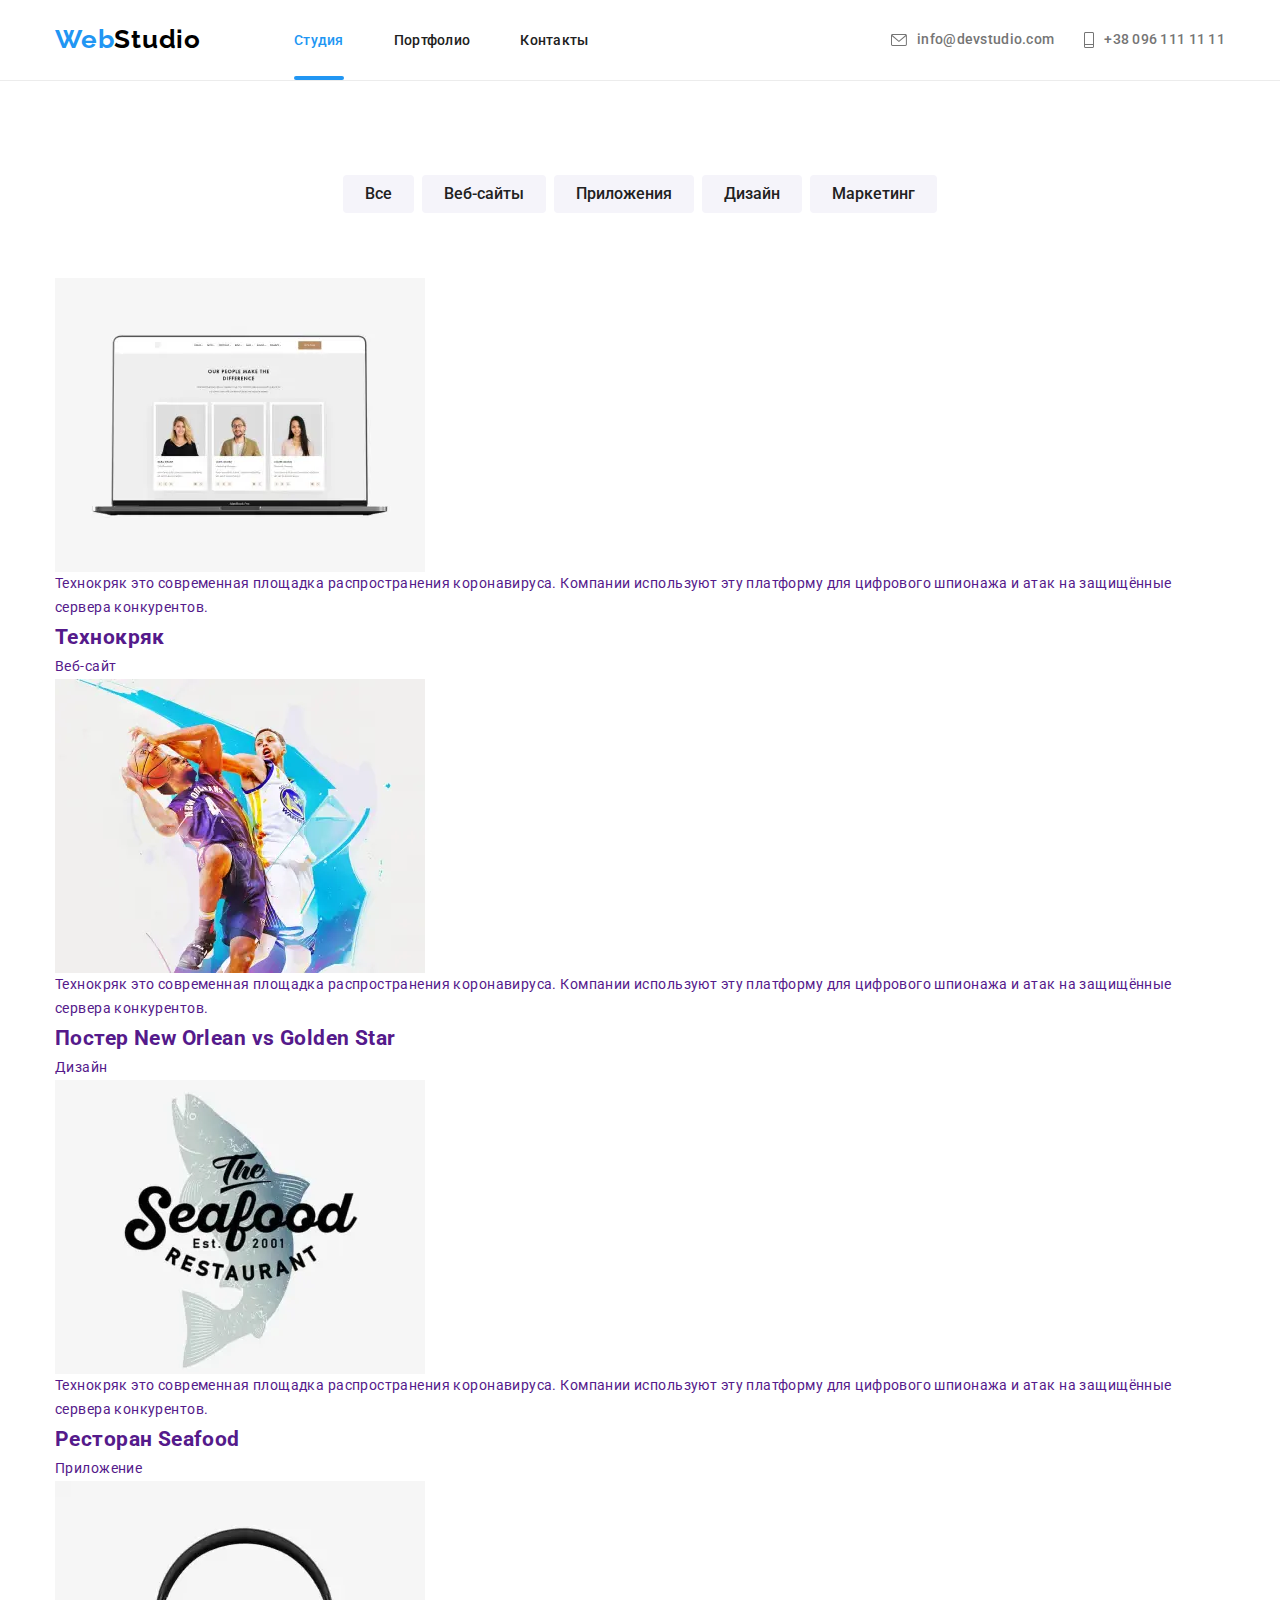
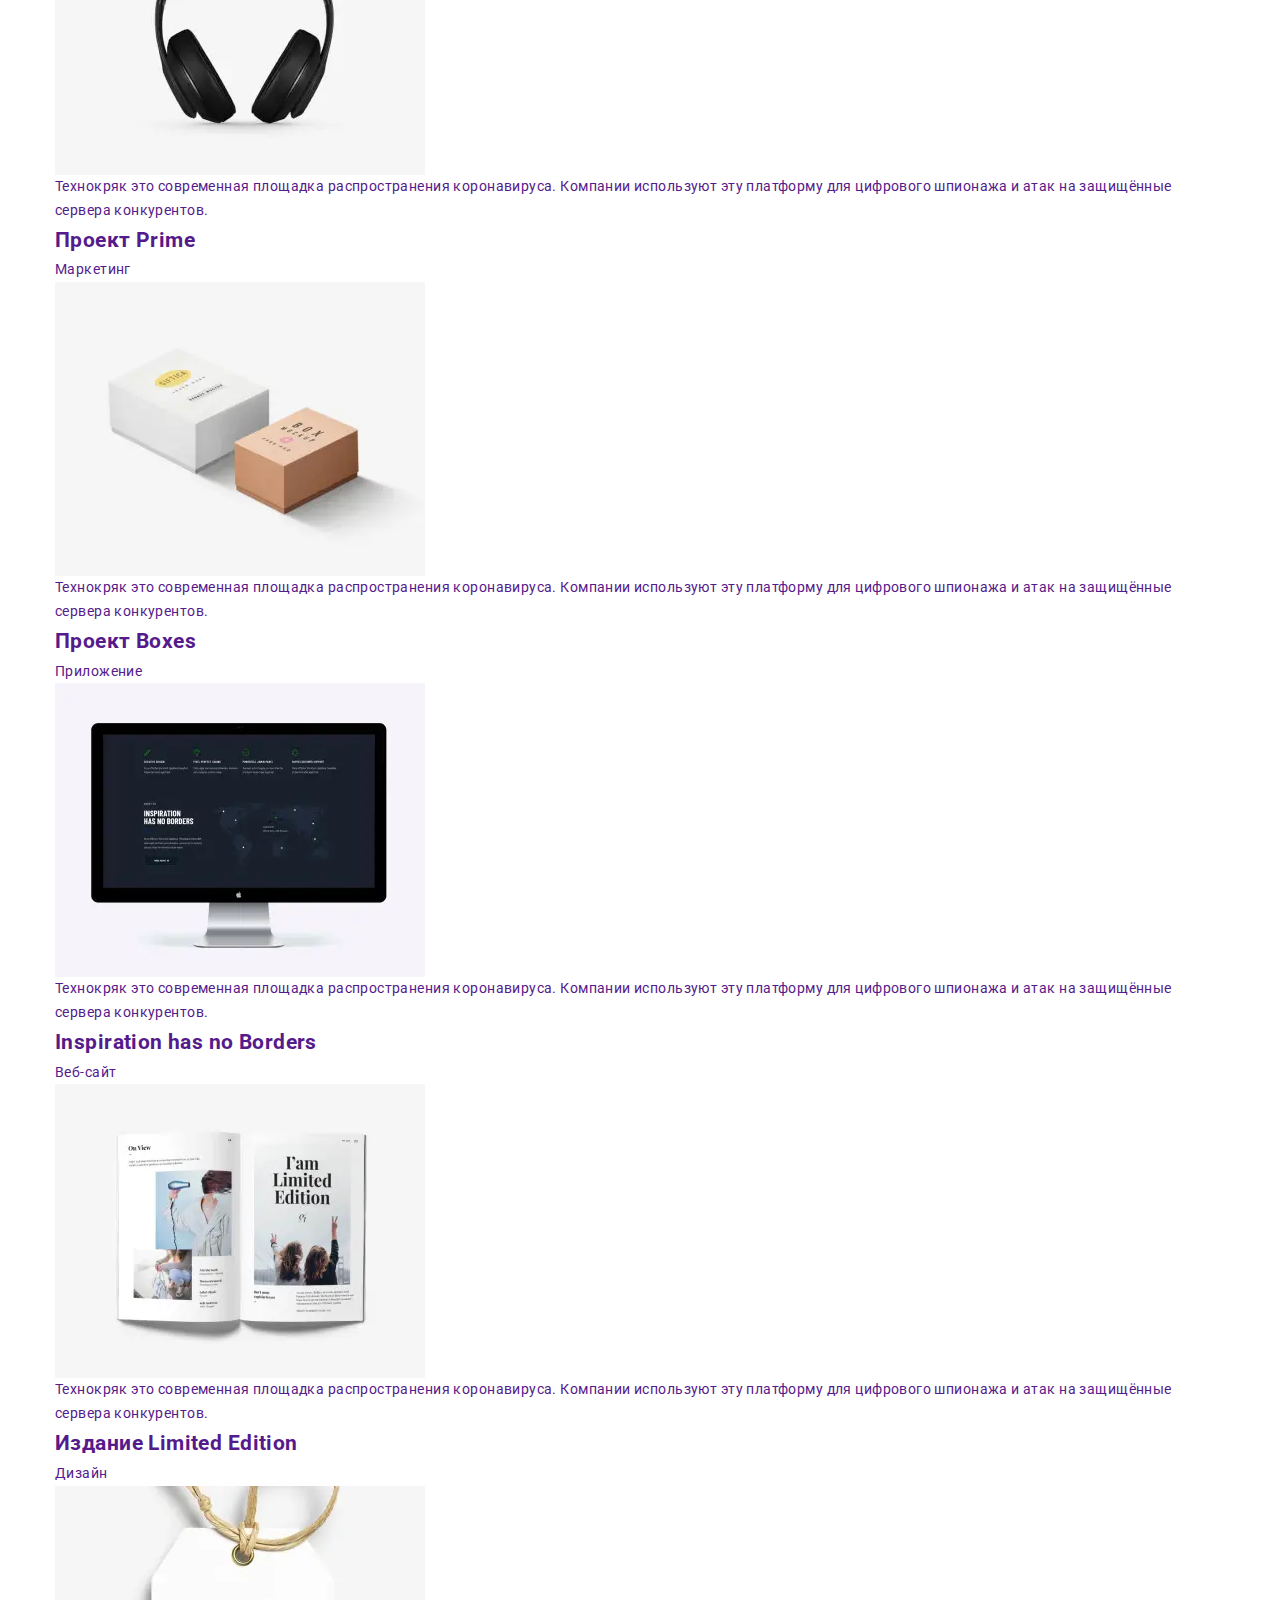
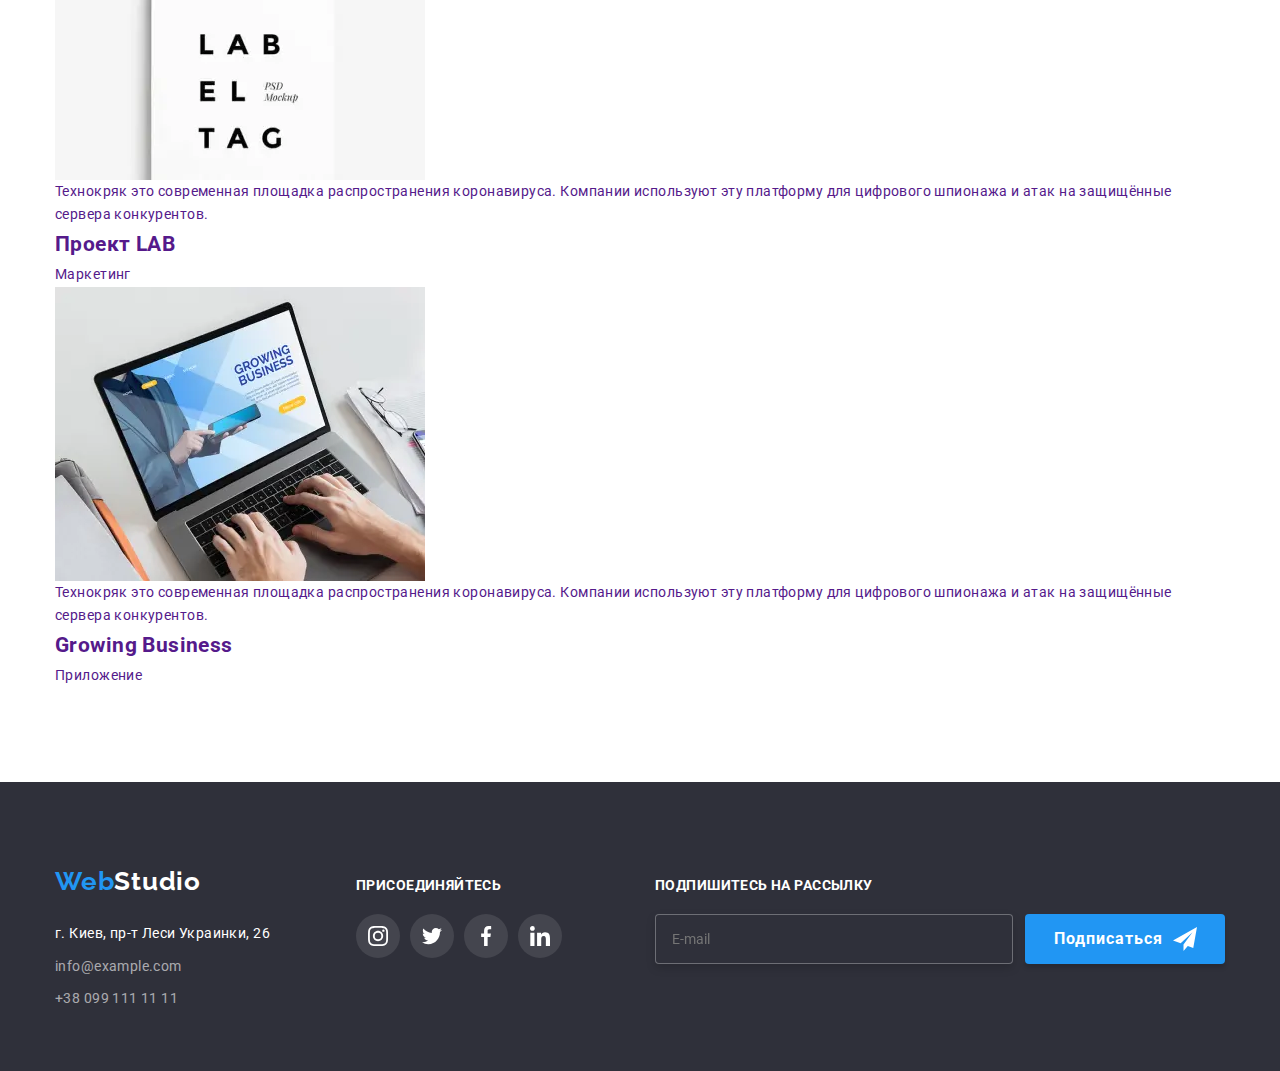
==== commit 4a8d1514: "добавляет фото в портфолио" ====
--- a/portfolio.html
+++ b/portfolio.html
@@ -105,7 +105,49 @@
                     <li class="portfolio__item">
                         <a class="portfolio__link" href="">
                             <div class="portfolio__box">
-                                <img class="portfolio__img" src="./images/example-1.jpg" alt="Пример-1" width="370">
+                                <picture>
+                                    <source
+                                    media="(min-width: 1200px)"
+                                    srcset="./images/portfolio/portfolio-1-desktop.webp 1x,
+                                    ./images/portfolio/portfolio-1-desktop@2x.webp 2x"
+                                    type="image/webp"
+                                    >
+                                    <source
+                                    media="(min-width: 1200px)"
+                                    srcset="./images/portfolio/portfolio-1-desktop.jpg 1x,
+                                    ./images/portfolio/portfolio-1-desktop@2x.jpg 2x"
+                                    >
+                                    <source
+                                    media="(min-width: 768px)"
+                                    srcset="./images/portfolio/portfolio-1-tablet.webp 1x,
+                                    ./images/portfolio/portfolio-1-tablet@2x.webp 2x
+                                    "
+                                    type="image/webp"
+                                    >
+                                    <source
+                                    media="(min-width: 768px)"
+                                    srcset="
+                                    ./images/portfolio/portfolio-1-tablet.jpg 1x,
+                                    ./images/portfolio/portfolio-1-tablet@2x.jpg 2x"
+                                    >
+                                    <source
+                                    media="(min-width: 480px)"
+                                    srcset="
+                                    ./images/portfolio/portfolio-1-mobile.webp 1x,
+                                    ./images/portfolio/portfolio-1-mobile@2x.webp 2x"
+                                    type="image/webp"
+                                    >
+                                    <source
+                                    media="(min-width: 480px)"
+                                    srcset="
+                                    ./images/portfolio/portfolio-1-mobile.jpg 1x,
+                                    ./images/portfolio/portfolio-1-mobile@2x.jpg 2x"
+                                    >
+                                    <img
+                                    src="#"
+                                    alt="Пример-1"
+                                    />
+                                </picture>
                                 <p class="portfolio__text"> Технокряк это современная площадка распространения коронавируса. Компании используют эту платформу для цифрового шпионажа и атак на защищённые сервера конкурентов.</p>
                             </div>
                             
@@ -118,7 +160,49 @@
                     <li class="portfolio__item">
                         <a class="portfolio__link" href="">
                             <div class="portfolio__box">
-                                <img class="portfolio__img" src="./images/example-2.jpg" alt="Пример-2" width="370">
+                                <picture>
+                                    <source
+                                    media="(min-width: 1200px)"
+                                    srcset="./images/portfolio/portfolio-2-desktop.webp 1x,
+                                    ./images/portfolio/portfolio-2-desktop@2x.webp 2x"
+                                    type="image/webp"
+                                    >
+                                    <source
+                                    media="(min-width: 1200px)"
+                                    srcset="./images/portfolio/portfolio-2-desktop.jpg 1x,
+                                    ./images/portfolio/portfolio-2-desktop@2x.jpg 2x"
+                                    >
+                                    <source
+                                    media="(min-width: 768px)"
+                                    srcset="./images/portfolio/portfolio-2-tablet.webp 1x,
+                                    ./images/portfolio/portfolio-2-tablet@2x.webp 2x
+                                    "
+                                    type="image/webp"
+                                    >
+                                    <source
+                                    media="(min-width: 768px)"
+                                    srcset="
+                                    ./images/portfolio/portfolio-2-tablet.jpg 1x,
+                                    ./images/portfolio/portfolio-2-tablet@2x.jpg 2x"
+                                    >
+                                    <source
+                                    media="(min-width: 480px)"
+                                    srcset="
+                                    ./images/portfolio/portfolio-2-mobile.webp 1x,
+                                    ./images/portfolio/portfolio-2-mobile@2x.webp 2x"
+                                    type="image/webp"
+                                    >
+                                    <source
+                                    media="(min-width: 480px)"
+                                    srcset="
+                                    ./images/portfolio/portfolio-2-mobile.jpg 1x,
+                                    ./images/portfolio/portfolio-2-mobile@2x.jpg 2x"
+                                    >
+                                    <img
+                                    src="#"
+                                    alt="Пример-2"
+                                    />
+                                </picture>
                                 <p class="portfolio__text"> Технокряк это современная площадка распространения коронавируса. Компании используют эту платформу для цифрового шпионажа и атак на защищённые сервера конкурентов.</p>
                             </div>
                             
@@ -131,7 +215,49 @@
                     <li class="portfolio__item">
                         <a class="portfolio__link" href="">
                             <div class="portfolio__box">
-                                <img class="portfolio__img" src="./images/example-3.jpg" alt="Пример-3" width="370">
+                                <picture>
+                                    <source
+                                    media="(min-width: 1200px)"
+                                    srcset="./images/portfolio/portfolio-3-desktop.webp 1x,
+                                    ./images/portfolio/portfolio-3-desktop@2x.webp 2x"
+                                    type="image/webp"
+                                    >
+                                    <source
+                                    media="(min-width: 1200px)"
+                                    srcset="./images/portfolio/portfolio-3-desktop.jpg 1x,
+                                    ./images/portfolio/portfolio-3-desktop@2x.jpg 2x"
+                                    >
+                                    <source
+                                    media="(min-width: 768px)"
+                                    srcset="./images/portfolio/portfolio-3-tablet.webp 1x,
+                                    ./images/portfolio/portfolio-3-tablet@2x.webp 2x
+                                    "
+                                    type="image/webp"
+                                    >
+                                    <source
+                                    media="(min-width: 768px)"
+                                    srcset="
+                                    ./images/portfolio/portfolio-3-tablet.jpg 1x,
+                                    ./images/portfolio/portfolio-3-tablet@2x.jpg 2x"
+                                    >
+                                    <source
+                                    media="(min-width: 480px)"
+                                    srcset="
+                                    ./images/portfolio/portfolio-3-mobile.webp 1x,
+                                    ./images/portfolio/portfolio-3-mobile@2x.webp 2x"
+                                    type="image/webp"
+                                    >
+                                    <source
+                                    media="(min-width: 480px)"
+                                    srcset="
+                                    ./images/portfolio/portfolio-3-mobile.jpg 1x,
+                                    ./images/portfolio/portfolio-3-mobile@2x.jpg 2x"
+                                    >
+                                    <img
+                                    src="#"
+                                    alt="Пример-3"
+                                    />
+                                </picture>
                                 <p class="portfolio__text"> Технокряк это современная площадка распространения коронавируса. Компании используют эту платформу для цифрового шпионажа и атак на защищённые сервера конкурентов.</p>
                             </div>
                             
@@ -144,7 +270,50 @@
                     <li class="portfolio__item">
                         <a class="portfolio__link" href="">
                             <div class="portfolio__box">
-                                <img class="portfolio__img" src="./images/example-4.jpg" alt="Пример-4" width="370">
+                                <picture>
+                                    <source
+                                    media="(min-width: 1200px)"
+                                    srcset="./images/portfolio/portfolio-4-desktop.webp 1x,
+                                    ./images/portfolio/portfolio-4-desktop@2x.webp 2x"
+                                    type="image/webp"
+                                    >
+                                    <source
+                                    media="(min-width: 1200px)"
+                                    srcset="./images/portfolio/portfolio-4-desktop.jpg 1x,
+                                    ./images/portfolio/portfolio-4-desktop@2x.jpg 2x"
+                                    >
+                                    <source
+                                    media="(min-width: 768px)"
+                                    srcset="./images/portfolio/portfolio-4-tablet.webp 1x,
+                                    ./images/portfolio/portfolio-4-tablet@2x.webp 2x
+                                    "
+                                    type="image/webp"
+                                    >
+                                    <source
+                                    media="(min-width: 768px)"
+                                    srcset="
+                                    ./images/portfolio/portfolio-4-tablet.jpg 1x,
+                                    ./images/portfolio/portfolio-4-tablet@2x.jpg 2x"
+                                    >
+                                    <source
+                                    media="(min-width: 480px)"
+                                    srcset="
+                                    ./images/portfolio/portfolio-4-mobile.webp 1x,
+                                    ./images/portfolio/portfolio-4-mobile@2x.webp 2x"
+                                    type="image/webp"
+                                    >
+                                    <source
+                                    media="(min-width: 480px)"
+                                    srcset="
+                                    ./images/portfolio/portfolio-4-mobile.jpg 1x,
+                                    ./images/portfolio/portfolio-4-mobile@2x.jpg 2x"
+                                    >
+                                    <img
+                                    src="#"
+                                    alt="Пример-4"
+                                    />
+                                </picture>
+                                
                                 <p class="portfolio__text"> Технокряк это современная площадка распространения коронавируса. Компании используют эту платформу для цифрового шпионажа и атак на защищённые сервера конкурентов.</p>
                             </div>
                             
@@ -157,7 +326,50 @@
                     <li class="portfolio__item">
                         <a class="portfolio__link" href="">
                             <div class="portfolio__box">
-                                <img class="portfolio__img" src="./images/example-5.jpg" alt="Пример-5" width="370">
+                                <picture>
+                                    <source
+                                    media="(min-width: 1200px)"
+                                    srcset="./images/portfolio/portfolio-5-desktop.webp 1x,
+                                    ./images/portfolio/portfolio-5-desktop@2x.webp 2x"
+                                    type="image/webp"
+                                    >
+                                    <source
+                                    media="(min-width: 1200px)"
+                                    srcset="./images/portfolio/portfolio-5-desktop.jpg 1x,
+                                    ./images/portfolio/portfolio-5-desktop@2x.jpg 2x"
+                                    >
+                                    <source
+                                    media="(min-width: 768px)"
+                                    srcset="./images/portfolio/portfolio-5-tablet.webp 1x,
+                                    ./images/portfolio/portfolio-5-tablet@2x.webp 2x
+                                    "
+                                    type="image/webp"
+                                    >
+                                    <source
+                                    media="(min-width: 768px)"
+                                    srcset="
+                                    ./images/portfolio/portfolio-5-tablet.jpg 1x,
+                                    ./images/portfolio/portfolio-5-tablet@2x.jpg 2x"
+                                    >
+                                    <source
+                                    media="(min-width: 480px)"
+                                    srcset="
+                                    ./images/portfolio/portfolio-5-mobile.webp 1x,
+                                    ./images/portfolio/portfolio-5-mobile@2x.webp 2x"
+                                    type="image/webp"
+                                    >
+                                    <source
+                                    media="(min-width: 480px)"
+                                    srcset="
+                                    ./images/portfolio/portfolio-5-mobile.jpg 1x,
+                                    ./images/portfolio/portfolio-5-mobile@2x.jpg 2x"
+                                    >
+                                    <img
+                                    src="#"
+                                    alt="Пример-5"
+                                    />
+                                </picture>
+                                
                                 <p class="portfolio__text"> Технокряк это современная площадка распространения коронавируса. Компании используют эту платформу для цифрового шпионажа и атак на защищённые сервера конкурентов.</p>
                             </div>
                             
@@ -170,7 +382,50 @@
                     <li class="portfolio__item">
                         <a class="portfolio__link" href="">
                             <div class="portfolio__box">
-                                <img class="portfolio__img" src="./images/example-6.jpg" alt="Пример-6" width="370">
+                                <picture>
+                                    <source
+                                    media="(min-width: 1200px)"
+                                    srcset="./images/portfolio/portfolio-6-desktop.webp 1x,
+                                    ./images/portfolio/portfolio-6-desktop@2x.webp 2x"
+                                    type="image/webp"
+                                    >
+                                    <source
+                                    media="(min-width: 1200px)"
+                                    srcset="./images/portfolio/portfolio-6-desktop.jpg 1x,
+                                    ./images/portfolio/portfolio-6-desktop@2x.jpg 2x"
+                                    >
+                                    <source
+                                    media="(min-width: 768px)"
+                                    srcset="./images/portfolio/portfolio-6-tablet.webp 1x,
+                                    ./images/portfolio/portfolio-6-tablet@2x.webp 2x
+                                    "
+                                    type="image/webp"
+                                    >
+                                    <source
+                                    media="(min-width: 768px)"
+                                    srcset="
+                                    ./images/portfolio/portfolio-6-tablet.jpg 1x,
+                                    ./images/portfolio/portfolio-6-tablet@2x.jpg 2x"
+                                    >
+                                    <source
+                                    media="(min-width: 480px)"
+                                    srcset="
+                                    ./images/portfolio/portfolio-6-mobile.webp 1x,
+                                    ./images/portfolio/portfolio-6-mobile@2x.webp 2x"
+                                    type="image/webp"
+                                    >
+                                    <source
+                                    media="(min-width: 480px)"
+                                    srcset="
+                                    ./images/portfolio/portfolio-6-mobile.jpg 1x,
+                                    ./images/portfolio/portfolio-6-mobile@2x.jpg 2x"
+                                    >
+                                    <img
+                                    src="#"
+                                    alt="Пример-6"
+                                    />
+                                </picture>
+                                
                                 <p class="portfolio__text"> Технокряк это современная площадка распространения коронавируса. Компании используют эту платформу для цифрового шпионажа и атак на защищённые сервера конкурентов.</p>
                             </div>
                             
@@ -183,7 +438,50 @@
                     <li class="portfolio__item">
                         <a class="portfolio__link" href="">
                             <div class="portfolio__box">
-                                <img class="portfolio__img" src="./images/example-7.jpg" alt="Пример-7" width="370">
+                                <picture>
+                                    <source
+                                    media="(min-width: 1200px)"
+                                    srcset="./images/portfolio/portfolio-7-desktop.webp 1x,
+                                    ./images/portfolio/portfolio-7-desktop@2x.webp 2x"
+                                    type="image/webp"
+                                    >
+                                    <source
+                                    media="(min-width: 1200px)"
+                                    srcset="./images/portfolio/portfolio-7-desktop.jpg 1x,
+                                    ./images/portfolio/portfolio-7-desktop@2x.jpg 2x"
+                                    >
+                                    <source
+                                    media="(min-width: 768px)"
+                                    srcset="./images/portfolio/portfolio-7-tablet.webp 1x,
+                                    ./images/portfolio/portfolio-7-tablet@2x.webp 2x
+                                    "
+                                    type="image/webp"
+                                    >
+                                    <source
+                                    media="(min-width: 768px)"
+                                    srcset="
+                                    ./images/portfolio/portfolio-7-tablet.jpg 1x,
+                                    ./images/portfolio/portfolio-7-tablet@2x.jpg 2x"
+                                    >
+                                    <source
+                                    media="(min-width: 480px)"
+                                    srcset="
+                                    ./images/portfolio/portfolio-7-mobile.webp 1x,
+                                    ./images/portfolio/portfolio-7-mobile@2x.webp 2x"
+                                    type="image/webp"
+                                    >
+                                    <source
+                                    media="(min-width: 480px)"
+                                    srcset="
+                                    ./images/portfolio/portfolio-7-mobile.jpg 1x,
+                                    ./images/portfolio/portfolio-7-mobile@2x.jpg 2x"
+                                    >
+                                    <img
+                                    src="#"
+                                    alt="Пример-7"
+                                    />
+                                </picture>
+                                
                                 <p class="portfolio__text"> Технокряк это современная площадка распространения коронавируса. Компании используют эту платформу для цифрового шпионажа и атак на защищённые сервера конкурентов.</p>
                             </div>
                             
@@ -196,7 +494,50 @@
                     <li class="portfolio__item">
                         <a class="portfolio__link" href="">
                             <div class="portfolio__box">
-                                <img class="portfolio__img" src="./images/example-8.jpg" alt="Пример-8" width="370">
+                                <picture>
+                                    <source
+                                    media="(min-width: 1200px)"
+                                    srcset="./images/portfolio/portfolio-8-desktop.webp 1x,
+                                    ./images/portfolio/portfolio-8-desktop@2x.webp 2x"
+                                    type="image/webp"
+                                    >
+                                    <source
+                                    media="(min-width: 1200px)"
+                                    srcset="./images/portfolio/portfolio-8-desktop.jpg 1x,
+                                    ./images/portfolio/portfolio-8-desktop@2x.jpg 2x"
+                                    >
+                                    <source
+                                    media="(min-width: 768px)"
+                                    srcset="./images/portfolio/portfolio-8-tablet.webp 1x,
+                                    ./images/portfolio/portfolio-8-tablet@2x.webp 2x
+                                    "
+                                    type="image/webp"
+                                    >
+                                    <source
+                                    media="(min-width: 768px)"
+                                    srcset="
+                                    ./images/portfolio/portfolio-8-tablet.jpg 1x,
+                                    ./images/portfolio/portfolio-8-tablet@2x.jpg 2x"
+                                    >
+                                    <source
+                                    media="(min-width: 480px)"
+                                    srcset="
+                                    ./images/portfolio/portfolio-8-mobile.webp 1x,
+                                    ./images/portfolio/portfolio-8-mobile@2x.webp 2x"
+                                    type="image/webp"
+                                    >
+                                    <source
+                                    media="(min-width: 480px)"
+                                    srcset="
+                                    ./images/portfolio/portfolio-8-mobile.jpg 1x,
+                                    ./images/portfolio/portfolio-8-mobile@2x.jpg 2x"
+                                    >
+                                    <img
+                                    src="#"
+                                    alt="Пример-8"
+                                    />
+                                </picture>
+                                
                                 <p class="portfolio__text"> Технокряк это современная площадка распространения коронавируса. Компании используют эту платформу для цифрового шпионажа и атак на защищённые сервера конкурентов.</p>
                             </div>
                             
@@ -209,7 +550,50 @@
                     <li class="portfolio__item">
                         <a class="portfolio__link" href="">
                             <div class="portfolio__box">
-                                <img class="portfolio__img" src="./images/example-9.jpg" alt="Пример-9" width="370">
+                                <picture>
+                                    <source
+                                    media="(min-width: 1200px)"
+                                    srcset="./images/portfolio/portfolio-9-desktop.webp 1x,
+                                    ./images/portfolio/portfolio-9-desktop@2x.webp 2x"
+                                    type="image/webp"
+                                    >
+                                    <source
+                                    media="(min-width: 1200px)"
+                                    srcset="./images/portfolio/portfolio-9-desktop.jpg 1x,
+                                    ./images/portfolio/portfolio-9-desktop@2x.jpg 2x"
+                                    >
+                                    <source
+                                    media="(min-width: 768px)"
+                                    srcset="./images/portfolio/portfolio-9-tablet.webp 1x,
+                                    ./images/portfolio/portfolio-9-tablet@2x.webp 2x
+                                    "
+                                    type="image/webp"
+                                    >
+                                    <source
+                                    media="(min-width: 768px)"
+                                    srcset="
+                                    ./images/portfolio/portfolio-9-tablet.jpg 1x,
+                                    ./images/portfolio/portfolio-9-tablet@2x.jpg 2x"
+                                    >
+                                    <source
+                                    media="(min-width: 480px)"
+                                    srcset="
+                                    ./images/portfolio/portfolio-9-mobile.webp 1x,
+                                    ./images/portfolio/portfolio-9-mobile@2x.webp 2x"
+                                    type="image/webp"
+                                    >
+                                    <source
+                                    media="(min-width: 480px)"
+                                    srcset="
+                                    ./images/portfolio/portfolio-9-mobile.jpg 1x,
+                                    ./images/portfolio/portfolio-9-mobile@2x.jpg 2x"
+                                    >
+                                    <img
+                                    src="#"
+                                    alt="Пример-9"
+                                    />
+                                </picture>
+                                
                                 <p class="portfolio__text"> Технокряк это современная площадка распространения коронавируса. Компании используют эту платформу для цифрового шпионажа и атак на защищённые сервера конкурентов.</p>
                             </div>
                             
--- a/css/main.min.css
+++ b/css/main.min.css
@@ -3,5 +3,5 @@
  Consolas,  'Liberation Mono',  Menlo,- monospace;font-size:1em}small{font-size:80%}sub,sup{font-size:75%;line-height:0;position:relative;vertical-align:baseline}sub{bottom:-0.25em}sup{top:-0.5em}table{text-indent:0;border-color:inherit}button,input,optgroup,select,textarea{font-family:inherit;font-size:100%;line-height:1.15;margin:0}button,select{text-transform:none}button,[type='button'],[type='reset'],[type='submit']{-webkit-appearance:button}::-moz-focus-inner{border-style:none;padding:0}:-moz-focusring{outline:1px dotted ButtonText}:-moz-ui-invalid{box-shadow:none}legend{padding:0}progress{vertical-align:baseline}::-webkit-inner-spin-button,::-webkit-outer-spin-button{height:auto}[type='search']{-webkit-appearance:textfield;outline-offset:-2px}::-webkit-search-decoration{-webkit-appearance:none}::-webkit-file-upload-button{-webkit-appearance:button;font:inherit}summary{display:list-item}.visually-hidden{position:absolute;width:1px;height:1px;margin:-1px;border:0;padding:0;white-space:nowrap;clip-path:inset(100%);clip:rect(0 0 0 0);overflow:hidden}body{background-color:var(--primary-bg-color);color:#757575;font-family:Roboto, sans-serif;letter-spacing:0.03em;font-size:14px;line-height:1.7}h1,h2,h3,p{margin:0px}ul{margin:0px;padding:0px;list-style:none}button{cursor:pointer}img{display:block;max-width:100%;height:auto}a{text-decoration:none}.container{padding-left:15px;padding-right:15px;margin:0 auto}@media screen and (min-width: 480px){.container{width:480px}}@media screen and (min-width: 768px){.container{width:768px}}@media screen and (min-width: 1200px){.container{width:1200px}}.logo{display:block;padding-top:24px;padding-bottom:25px;font-family:Raleway;font-weight:bold;font-size:26px;line-height:1.2;letter-spacing:0.03em;color:#2196F3}.section{padding-top:94px;padding-bottom:94px}@media screen and (max-width: 676px){.section{padding-top:60px;padding-bottom:60px}}.section__title{color:#212121;font-weight:700;font-size:36px;line-height:1.17;text-align:center;margin-bottom:50px}.backdrop{position:fixed;top:0;left:0;width:100%;height:100%;background-color:rgba(0,0,0,0.2);opacity:1;transition:opacity 250ms cubic-bezier(0.4, 0, 0.2, 1);z-index:1}.backdrop.is-hidden{opacity:0;pointer-events:none}.modal{position:absolute;top:50%;left:50%;transform:translate(-50%, -50%) scale(1);width:528px;height:581px;background:#fff;box-shadow:0px 1px 3px rgba(0,0,0,0.12),0px 1px 1px rgba(0,0,0,0.14),0px 2px 1px rgba(0,0,0,0.2);border-radius:4px}.backdrop.is-hidden .modal{transform:translate(-50%, -50%) scale(0.9)}.close-modal-button{display:flex;justify-content:center;align-items:center;position:absolute;top:8px;right:8px;width:30px;height:30px;background-color:#fff;border:1px solid rgba(0,0,0,0.1);border-radius:50%}.close-modal-icon{width:14px;height:14px;transition:fill 250ms cubic-bezier(0.4, 0, 0.2, 1)}.close-modal-button:hover .close-modal-icon,.close-modal-button:focus .close-modal-icon{fill:#2196F3}.modal-form{display:flex;flex-direction:column;padding:40px;text-align:left}.modal-form__title{display:inline-block;font-weight:700;font-size:20px;line-height:1.15;letter-spacing:0.03em;color:#212121;margin-bottom:12px}.modal-form__checkbox{position:absolute;width:1px;height:1px;margin:-1px;border:0;padding:0;white-space:nowrap;clip-path:inset(100%);clip:rect(0 0 0 0);overflow:hidden}.modal-form__label{font-size:12px;line-height:1.16;letter-spacing:0.01em;color:#757575}.modal-form .modal-form__label+.modal-form__label{margin-top:10px}.modal-form__wrapper{display:block;position:relative;margin-top:4px}.modal-form__input{width:100%;height:40px;padding-left:42px;border:1px solid rgba(33,33,33,0.2);border-radius:4px;transition:border 250ms cubic-bezier(0.4, 0, 0.2, 1)}.modal-form__input:focus,.modal-form__comment:focus{outline:none;border-color:#2196F3}.modal-form__comment{display:block;width:100%;height:120px;margin-top:4px;border:1px solid rgba(33,33,33,0.2);border-radius:4px;padding:12px 16px;resize:none;transition:border 250ms cubic-bezier(0.4, 0, 0.2, 1)}.modal-form__comment::placeholder{font-size:14px;line-height:1.14;letter-spacing:0.01em;color:rgba(117,117,117,0.5)}.modal-form__icon{display:block;position:absolute;top:50%;left:12px;width:18px;height:18px;transform:translateY(-50%);transition:fill 250ms cubic-bezier(0.4, 0, 0.2, 1)}.modal-form__input:focus+.modal-form__icon{fill:#2196F3}.modal-form__check{display:flex;justify-content:center;align-items:center;margin-top:20px;margin-bottom:30px}.modal-form__check::before{display:block;content:"";width:16px;height:15px;margin-right:7px;background-image:url(../images/check-off.svg);cursor:pointer;transition:background-image 250ms cubic-bezier(0.4, 0, 0.2, 1)}.modal-form__link{text-decoration:underline}.modal-form__checkbox:checked+.modal-form__check::before{background-image:url(../images/icon-check.svg)}.modal-form__checkbox:focus+.modal-form__check::before{fill:#2196F3}.modal-form__button{padding:10px 55px;font-weight:700;font-size:16px;line-height:1.87;letter-spacing:0.06em;align-self:center;color:#fff;background:#2196F3;box-shadow:0px 4px 4px rgba(0,0,0,0.15);border-radius:4px;border:none;transition:background-color 250ms cubic-bezier(0.4, 0, 0.2, 1)}.modal-form__button:hover,.modal-form__button:focus{background:#188CE8}.network{display:flex;justify-content:center}.network__link{display:flex;width:44px;height:44px;align-items:center;justify-content:center;border-radius:50%;transition:color 250ms cubic-bezier(0.4, 0, 0.2, 1),background-color 250ms cubic-bezier(0.4, 0, 0.2, 1)}.network__icon{width:20px;height:20px;fill:#AFB1B8}.network .network__item+.network__item{margin-left:10px}.burger{background-color:#fff;border:none;cursor:pointer;padding:0;line-height:0;transition:fill 250ms cubic-bezier(0.4, 0, 0.2, 1)}.burger:hover,.burger:focus{fill:#2196F3}@media screen and (min-width: 768px){.burger{display:none}}.mobile-menu{display:flex;flex-direction:column;justify-content:space-between;position:fixed;z-index:100;top:0;left:0;width:100vw;height:100vh;padding:48px 40px;opacity:0;visibility:hidden;pointer-events:none;background-color:#fff;transition:opasity 250ms cubic-bezier(0.4, 0, 0.2, 1),visibility 250ms cubic-bezier(0.4, 0, 0.2, 1)}.mobile-menu.is-open{opacity:1;visibility:visible;pointer-events:all}.close{position:absolute;top:10px;right:15px;background-color:#fff;border:none;cursor:pointer;padding:0;line-height:0;transition:fill 250ms cubic-bezier(0.4, 0, 0.2, 1)}.close:hover,.close:focus{fill:#2196F3}.burger__icon,.close__icon{width:40px;height:40px}.mobile-nav__item:not(:last-child){margin-bottom:32px}.mobile-nav__link{font-weight:500;font-size:40px;line-height:1.17;text-align:center;letter-spacing:0.02em;color:#212121;transition:color 250ms cubic-bezier(0.4, 0, 0.2, 1)}.mobile-nav__link:hover,.mobile-nav__link:focus{color:#2196F3}.mobile-menu__auth{display:block}.mobile-auth{margin-bottom:64px}.mobile-auth__item:not(:last-child){margin-bottom:32px}.mobile-auth__tel{font-weight:500;font-size:34px;line-height:1.17;letter-spacing:0.02em;color:#2196F3}.mobile-auth__mail{font-weight:500;font-size:24px;line-height:1.16;letter-spacing:0.02em;color:#757575}.mobile-auth__mail:hover,.mobile-auth__mail:focus{color:#2196F3}.mobile-network{display:flex}.mobile-network__link{padding:10px;font-weight:500;font-size:18px;line-height:1.22;letter-spacing:0.02em;color:#2196F3}.mobile-network__item:not(:last-child){border-right:1px solid rgba(33,33,33,0.2)}.page-header{border-bottom:1px solid #ECECEC}.page-header .container{display:flex;align-items:center;justify-content:space-between}.main-nav{display:flex}.page-header__logo{color:#000000}.site-nav{display:flex}.site-nav--margin{margin-left:93px}@media screen and (max-width: 767px){.site-nav{display:none}}@media (min-width: 768px) and (max-width: 1199px){.site-nav{margin-left:88px}}.site-nav .site-nav__item+.site-nav__item{margin-left:50px}.site-nav__link{display:block;padding-top:32px;padding-bottom:32px;color:#212121;font-weight:500;line-height:1.17;letter-spacing:0.02em;transition:color 250ms cubic-bezier(0.4, 0, 0.2, 1)}.site-nav__link:hover,.site-nav__link:focus{color:#2196F3}.site-nav__link::after{content:"";position:absolute;left:0;bottom:0;display:block;width:100%;height:4px;background-color:#2196F3;border-radius:2px;opacity:0}.site-nav__link--current{color:#2196F3;position:relative}.site-nav__link--current::after{opacity:1}@media screen and (max-width: 767px){.auth-nav{display:none}}@media (min-width: 768px) and (max-width: 1199px){.auth-nav{display:flex;flex-direction:column;justify-content:flex-start;margin-left:auto}}@media screen and (min-width: 1200px){.auth-nav{display:flex;justify-content:center;align-items:center}}@media (min-width: 768px) and (max-width: 1199px){.auth-nav__item:not(:last-child){margin-bottom:10px}}@media (min-width: 1200px){.auth-nav .auth-nav__item+.auth-nav__item{margin-left:30px}}.auth-nav__link{display:flex;align-items:center;color:#757575;font-weight:500;line-height:1.14;letter-spacing:0.02em;transition:color 250ms cubic-bezier(0.4, 0, 0.2, 1)}@media screen and (min-width: 1200px){.auth-nav__link{padding-top:32px;padding-bottom:32px}}.auth-nav__link:hover,.auth-nav__link:focus{color:#2196F3;fill:#2196F3}.auth-nav__mail{width:16px;height:12px;margin-right:10px;fill:currentColor}@media (min-width: 768px) and (max-width: 1199px){.auth-nav__mail{width:14px;height:10px}}.auth-nav__tel{width:10px;height:16px;margin-right:10px;fill:currentColor}@media (min-width: 768px) and (max-width: 1199px){.auth-nav__tel{width:10px;height:14px}}.hero{max-width:480px;height:400px;padding-top:118px;padding-bottom:118px;margin-left:auto;margin-right:auto;background-color:#C4C4C4;text-align:center;background-image:linear-gradient(rgba(47,48,58,0.4), rgba(47,48,58,0.4)),url("../images/hero/hero-mobile.jpg");background-repeat:no-repeat;background-position:center;background-size:cover}@media screen and (min-device-pixel-ratio: 2), (min-resolution: 192dpi), (min-resolution: 2dppx){.hero{background-image:url("../images/hero/hero-mobile@2x.jpg")}}@media screen and (min-width: 768px){.hero{max-width:768px;background-image:linear-gradient(rgba(47,48,58,0.4), rgba(47,48,58,0.4)),url("../images/hero/hero-desktop.jpg")}}@media screen and (min-width: 768px) and (min-device-pixel-ratio: 2), screen and (min-width: 768px) and (min-resolution: 192dpi), screen and (min-width: 768px) and (min-resolution: 2dppx){.hero{background-image:url("../images/hero/hero-tablet@2x.jpg")}}@media screen and (min-width: 1200px){.hero{max-width:1600px;height:600px;padding-top:200px;padding-bottom:200px;background-image:linear-gradient(rgba(47,48,58,0.4), rgba(47,48,58,0.4)),url("../images/hero/hero-desktop.jpg")}}@media screen and (min-width: 1200px) and (min-device-pixel-ratio: 2), screen and (min-width: 1200px) and (min-resolution: 192dpi), screen and (min-width: 1200px) and (min-resolution: 2dppx){.hero{background-image:url("../images/hero/hero-desktop@2x.jpg")}}.hero__title{color:#fff;margin:0 auto;margin-bottom:30px;width:360px;font-weight:900;font-size:26px;line-height:1.6;letter-spacing:0.06em;text-transform:uppercase}.hero__button{padding:10px 32px;font-weight:700;font-size:16px;line-height:1.87;letter-spacing:0.06em;color:#fff;box-shadow:0px 4px 4px rgba(0,0,0,0.15);border-radius:4px;border:none;background-color:#2196F3;transition:background-color 250ms cubic-bezier(0.4, 0, 0.2, 1)}.hero__button:hover,.hero__button:focus{background-color:#118CE8}@media screen and (max-width: 767px){.feature{display:block;margin-bottom:60px}}@media screen and (min-width: 768px){.feature{display:flex;flex-wrap:wrap;margin:-15px}}@media screen and (max-width: 767px){.feature__item:not(:last-child){margin-bottom:30px}}@media screen and (min-width: 768px){.feature__item{margin:15px;flex-basis:calc((100% - 60px) / 2)}}@media screen and (min-width: 1200px){.feature__item{flex-basis:calc((100% - 120px) / 4)}}.feature__title{text-align:center;color:#212121;font-weight:700;line-height:1.1;margin-bottom:10px;text-transform:uppercase}@media screen and (min-width: 768px){.feature__title{text-align:left}}.feature__wrapper{display:flex;align-items:center;justify-content:center;height:120px;margin-bottom:30px;padding:25px 0;border-radius:4px;background-color:#F5F4FA}.feature__icon{width:70px;height:70px}@media screen and (max-width: 1199px){.business{display:none}}.section--other-padding{padding-top:0px}.business-list{display:flex;justify-content:space-between}.business-list__text{position:absolute;bottom:27px;left:83px;font-weight:700;font-size:14px;line-height:1.14;letter-spacing:0.03em;text-transform:uppercase;color:#fff}.business-list__work{position:relative}.business-list__work::before{display:block;position:absolute;content:"";width:100%;bottom:0;left:0;height:70px;background:rgba(47,48,58,0.8)}.section--background{background-color:#F5F4FA}@media screen and (max-width: 767px){.team-list{display:block}}@media screen and (min-width: 768px){.team-list{display:flex;flex-wrap:wrap;margin:-15px}}@media screen and (min-width: 1200px){.team-list{display:flex;justify-content:space-between}}.team-list__title{color:#212121;font-weight:500;font-size:16px;line-height:1.2;text-align:center;margin-bottom:10px}.team-list__item{background-color:#fff;box-shadow:0px 1px 3px rgba(0,0,0,0.12),0px 1px 1px rgba(0,0,0,0.14),0px 2px}@media screen and (max-width: 767px){.team-list__item:not(:last-child){margin-bottom:30px}}@media screen and (min-width: 768px){.team-list__item{margin:15px;flex-basis:calc((100%-60px) / 2)}}@media screen and (min-width: 1200px){.team-list__item{flex-basis:calc((100% - 120px) / 4)}}.team-list__info{padding-top:30px;padding-bottom:30px}.team-list__text{font-weight:400;font-size:16px;line-height:1.2;text-align:center}.team-list__network{margin-top:16px}.network__link:hover,.network__link:focus{background-color:#2196F3}.network__link:hover .network__icon,.network__link:focus .network__icon{fill:#fff}.clients-list{display:flex}@media screen and (max-width: 767px){.clients-list{flex-wrap:wrap;margin:-15px}}@media (min-width: 768px) and (max-width: 1199px){.clients-list{flex-wrap:wrap;margin:-15px}}@media screen and (min-width: 1200px){.clients-list{margin:-15px}}@media screen and (max-width: 767px){.clients-list__item{margin:15px;flex-basis:calc((100% - 60px) / 2)}}@media (min-width: 768px) and (max-width: 1199px){.clients-list__item{margin:15px;flex-basis:calc((100% - 90px) / 3)}}@media screen and (min-width: 1200px){.clients-list__item{margin:15px;flex-basis:calc((100% - 150px) / 6)}}.clients-list__link{display:flex;align-items:center;justify-content:center;height:92px;border:1px solid #AFB1B8;border-radius:4px;color:#AFB1B8;transition:color 250ms cubic-bezier(0.4, 0, 0.2, 1),border 250ms cubic-bezier(0.4, 0, 0.2, 1)}.clients-list__link:hover,.clients-list__link:focus{color:#2196F3;border:1px solid #2196F3}.clients-list__icon{width:106px;height:60px;fill:currentColor}.footer{padding-top:60px;padding-bottom:60px;background-color:#2F303A}@media screen and (max-width: 767px){.footer__container{display:block;text-align:center}}@media (min-width: 768px) and (max-width: 1199px){.footer__container{display:flex;flex-wrap:wrap;align-items:baseline}}@media screen and (min-width: 1200px){.footer__container{display:flex;align-items:baseline}}.footer__logo{color:#fff}.contacts__adress{color:#fff}@media (min-width: 768px) and (max-width: 1199px){.left{margin-left:76px}}@media (min-width: 768px) and (max-width: 1199px){.left{display:flex;flex-direction:column;align-items:center;justify-content:center}}@media screen and (min-width: 1200px){.left{width:231px}}.contacts__mail,.contacts__tel{color:rgba(255,255,255,0.6);transition:color 250ms cubic-bezier(0.4, 0, 0.2, 1)}.contacts__mail:hover,.contacts__mail:focus,.contacts__tel:hover,.contacts__tel:focus{color:#fff}.address{font-style:normal}@media screen and (max-width: 767px){.address{margin-bottom:60px}}@media (min-width: 768px) and (max-width: 1199px){.contacts{display:flex;flex-direction:column;align-items:center;justify-content:center}}.contacts__item:not(:last-child){margin-bottom:9px}@media screen and (max-width: 1199px){.contacts__item:not(:last-child){margin-bottom:8px}}@media (min-width: 768px) and (max-width: 1199px){.footer__right{display:flex;flex-direction:column;align-items:center;justify-content:center}}@media screen and (min-width: 1200px){.footer__right{margin-left:70px}}@media screen and (max-width: 767px){.right{margin-bottom:60px}}@media (min-width: 768px) and (max-width: 1199px){.right{margin-left:165px}}@media screen and (min-width: 1200px){.right{width:206px}}.right__title{font-weight:700;font-size:14px;line-height:1.14;letter-spacing:0.03em;text-transform:uppercase;color:#fff;margin-bottom:20px}.network{display:flex;justify-content:center}.network__link{display:flex;width:44px;height:44px;align-items:center;justify-content:center;color:#fff;border-radius:50%;transition:background-color 250ms cubic-bezier(0.4, 0, 0.2, 1)}.network__link--background{background-color:rgba(255,255,255,0.1)}.network__icon{width:20px;height:20px;color:currentColor}.network__icon--fill{fill:#fff}.network .network__item+.network__item{margin-left:10px}.network__link:hover,.network__link:focus{background-color:#2196F3}@media (min-width: 768px) and (max-width: 1199px){.footer-mailing{text-align:center;margin-left:166px;margin-top:60px}}@media screen and (min-width: 1200px){.footer-mailing{display:flex;flex-direction:column;margin-left:93px}}@media (min-width: 768px) and (max-width: 1199px){.footer-form{display:flex;flex-direction:column;width:450px;align-items:center;justify-content:center}}@media screen and (min-width: 1200px){.footer-form{display:flex}}.footer-mailin-accent{display:block;margin-bottom:20px;font-weight:700;font-size:14px;line-height:1.14;letter-spacing:0.03em;text-transform:uppercase;color:#fff}.footer-form__input{width:358px;height:50px;padding:15px 16px;background-color:#2F303A;border:1px solid rgba(255,255,255,0.3);filter:drop-shadow(0px 4px 4px rgba(0,0,0,0.15));border-radius:4px;transition:border 250ms cubic-bezier(0.4, 0, 0.2, 1)}@media screen and (max-width: 767px){.footer-form__input{width:100%;margin-bottom:20px}}@media (min-width: 768px) and (max-width: 1199px){.footer-form__input{margin-bottom:20px}}.footer-form__input:focus{outline:none;border-color:#2196F3}.footer-form__label::placeholder{font-size:16px;line-height:1.25;letter-spacing:0.03em;color:rgba(255,255,255,0.6)}.footer-form__button{display:flex;justify-content:center;align-items:center;width:200px;height:50px;padding:10px 28px 10px 29px;font-weight:700;font-size:16px;line-height:1.87;letter-spacing:0.06em;color:#fff;background:#2196F3;box-shadow:0px 4px 4px rgba(0,0,0,0.15);border-radius:4px;border:transparent;cursor:pointer;transition:background-color 250ms cubic-bezier(0.4, 0, 0.2, 1)}@media screen and (max-width: 767px){.footer-form__button{margin:0 auto}}@media screen and (min-width: 1200px){.footer-form__button{margin-left:12px}}.footer-form__button:hover,.footer-form__button:focus{background-color:#118CE8}.footer-form__icon{width:24px;height:24px;margin-left:10px}.filter{margin-bottom:50px}@media screen and (max-width: 767px){.filter{display:flex;flex-wrap:wrap}}@media screen and (min-width: 768px){.filter{display:flex;justify-content:center}}.filter__button{font-weight:500;font-size:16px;padding:6px 22px;min-width:auto;line-height:1.6;text-align:center;background-color:#F5F4FA;color:#212121;border-radius:4px;border:none;transition:background-color 250ms cubic-bezier(0.4, 0, 0.2, 1),color 250ms cubic-bezier(0.4, 0, 0.2, 1),box-shadow 250ms cubic-bezier(0.4, 0, 0.2, 1)}.filter__button:hover,.filter__button:focus{color:#fff;background-color:#2196F3;box-shadow:0px 3px 1px rgba(0,0,0,0.1),0px 1px 2px rgba(0,0,0,0.08),0px 2px 2px rgba(0,0,0,0.12)}.filter__item:not(:last-child){margin:0 8px 15px 0}.portfolio{display:flex;flex-wrap:wrap}.portfolio__item{width:370px;margin-right:30px;margin-bottom:30px;border:1px solid #EEEEEE}.portfolio__item:nth-child(3n){margin-right:0px}.portfolio__item:nth-last-child(-n+3){margin-bottom:0px}.portfolio__info{padding:20px 24px}.portfolio__title{color:#212121;font-weight:700;font-size:18px;line-height:2;letter-spacing:0.06em;margin-bottom:4px}.portfolio__description{font-size:16px;line-height:1.9;color:#757575}.portfolio__link{display:block}.portfolio__item:hover,.portfolio__item:focus{box-shadow:0px 1px 1px rgba(0,0,0,0.12),0px 4px 4px rgba(0,0,0,0.06),1px 4px 6px rgba(0,0,0,0.16);transition:box-shadow 250ms cubic-bezier(0.4, 0, 0.2, 1)}.portfolio__box{position:relative;width:100%;height:100%;background-color:rgba(33,150,243,0.9);overflow:hidden}.portfolio__text{position:absolute;top:0;left:0;height:100%;padding:63px 24px;font-size:18px;line-height:1.56;letter-spacing:0.03em;color:#fff;background-color:rgba(33,150,243,0.9);transform:translateY(100%);transition:transform 250ms cubic-bezier(0.4, 0, 0.2, 1)}.portfolio__link:hover .portfolio__text,.portfolio__link:focus .portfolio__text{transform:translateY(0)}
+ monospace;font-size:1em}small{font-size:80%}sub,sup{font-size:75%;line-height:0;position:relative;vertical-align:baseline}sub{bottom:-0.25em}sup{top:-0.5em}table{text-indent:0;border-color:inherit}button,input,optgroup,select,textarea{font-family:inherit;font-size:100%;line-height:1.15;margin:0}button,select{text-transform:none}button,[type='button'],[type='reset'],[type='submit']{-webkit-appearance:button}::-moz-focus-inner{border-style:none;padding:0}:-moz-focusring{outline:1px dotted ButtonText}:-moz-ui-invalid{box-shadow:none}legend{padding:0}progress{vertical-align:baseline}::-webkit-inner-spin-button,::-webkit-outer-spin-button{height:auto}[type='search']{-webkit-appearance:textfield;outline-offset:-2px}::-webkit-search-decoration{-webkit-appearance:none}::-webkit-file-upload-button{-webkit-appearance:button;font:inherit}summary{display:list-item}.visually-hidden{position:absolute;width:1px;height:1px;margin:-1px;border:0;padding:0;white-space:nowrap;clip-path:inset(100%);clip:rect(0 0 0 0);overflow:hidden}body{background-color:var(--primary-bg-color);color:#757575;font-family:Roboto, sans-serif;letter-spacing:0.03em;font-size:14px;line-height:1.7}h1,h2,h3,p{margin:0px}ul{margin:0px;padding:0px;list-style:none}button{cursor:pointer}img{display:block;max-width:100%;height:auto}a{text-decoration:none}.container{padding-left:15px;padding-right:15px;margin:0 auto}@media screen and (min-width: 480px){.container{width:480px}}@media screen and (min-width: 768px){.container{width:768px}}@media screen and (min-width: 1200px){.container{width:1200px}}.logo{display:block;padding-top:24px;padding-bottom:25px;font-family:Raleway;font-weight:bold;font-size:26px;line-height:1.2;letter-spacing:0.03em;color:#2196F3}.section{padding-top:94px;padding-bottom:94px}@media screen and (max-width: 676px){.section{padding-top:60px;padding-bottom:60px}}.section__title{color:#212121;font-weight:700;font-size:36px;line-height:1.17;text-align:center;margin-bottom:50px}.backdrop{position:fixed;top:0;left:0;width:100%;height:100%;background-color:rgba(0,0,0,0.2);opacity:1;transition:opacity 250ms cubic-bezier(0.4, 0, 0.2, 1);z-index:1}.backdrop.is-hidden{opacity:0;pointer-events:none}.modal{position:absolute;top:50%;left:50%;transform:translate(-50%, -50%) scale(1);width:528px;height:581px;background:#fff;box-shadow:0px 1px 3px rgba(0,0,0,0.12),0px 1px 1px rgba(0,0,0,0.14),0px 2px 1px rgba(0,0,0,0.2);border-radius:4px}.backdrop.is-hidden .modal{transform:translate(-50%, -50%) scale(0.9)}.close-modal-button{display:flex;justify-content:center;align-items:center;position:absolute;top:8px;right:8px;width:30px;height:30px;background-color:#fff;border:1px solid rgba(0,0,0,0.1);border-radius:50%}.close-modal-icon{width:14px;height:14px;transition:fill 250ms cubic-bezier(0.4, 0, 0.2, 1)}.close-modal-button:hover .close-modal-icon,.close-modal-button:focus .close-modal-icon{fill:#2196F3}.modal-form{display:flex;flex-direction:column;padding:40px;text-align:left}.modal-form__title{display:inline-block;font-weight:700;font-size:20px;line-height:1.15;letter-spacing:0.03em;color:#212121;margin-bottom:12px}.modal-form__checkbox{position:absolute;width:1px;height:1px;margin:-1px;border:0;padding:0;white-space:nowrap;clip-path:inset(100%);clip:rect(0 0 0 0);overflow:hidden}.modal-form__label{font-size:12px;line-height:1.16;letter-spacing:0.01em;color:#757575}.modal-form .modal-form__label+.modal-form__label{margin-top:10px}.modal-form__wrapper{display:block;position:relative;margin-top:4px}.modal-form__input{width:100%;height:40px;padding-left:42px;border:1px solid rgba(33,33,33,0.2);border-radius:4px;transition:border 250ms cubic-bezier(0.4, 0, 0.2, 1)}.modal-form__input:focus,.modal-form__comment:focus{outline:none;border-color:#2196F3}.modal-form__comment{display:block;width:100%;height:120px;margin-top:4px;border:1px solid rgba(33,33,33,0.2);border-radius:4px;padding:12px 16px;resize:none;transition:border 250ms cubic-bezier(0.4, 0, 0.2, 1)}.modal-form__comment::placeholder{font-size:14px;line-height:1.14;letter-spacing:0.01em;color:rgba(117,117,117,0.5)}.modal-form__icon{display:block;position:absolute;top:50%;left:12px;width:18px;height:18px;transform:translateY(-50%);transition:fill 250ms cubic-bezier(0.4, 0, 0.2, 1)}.modal-form__input:focus+.modal-form__icon{fill:#2196F3}.modal-form__check{display:flex;justify-content:center;align-items:center;margin-top:20px;margin-bottom:30px}.modal-form__check::before{display:block;content:"";width:16px;height:15px;margin-right:7px;background-image:url(../images/check-off.svg);cursor:pointer;transition:background-image 250ms cubic-bezier(0.4, 0, 0.2, 1)}.modal-form__link{text-decoration:underline}.modal-form__checkbox:checked+.modal-form__check::before{background-image:url(../images/icon-check.svg)}.modal-form__checkbox:focus+.modal-form__check::before{fill:#2196F3}.modal-form__button{padding:10px 55px;font-weight:700;font-size:16px;line-height:1.87;letter-spacing:0.06em;align-self:center;color:#fff;background:#2196F3;box-shadow:0px 4px 4px rgba(0,0,0,0.15);border-radius:4px;border:none;transition:background-color 250ms cubic-bezier(0.4, 0, 0.2, 1)}.modal-form__button:hover,.modal-form__button:focus{background:#188CE8}.network{display:flex;justify-content:center}.network__link{display:flex;width:44px;height:44px;align-items:center;justify-content:center;border-radius:50%;transition:color 250ms cubic-bezier(0.4, 0, 0.2, 1),background-color 250ms cubic-bezier(0.4, 0, 0.2, 1)}.network__icon{width:20px;height:20px;fill:#AFB1B8}.network .network__item+.network__item{margin-left:10px}.burger{background-color:#fff;border:none;cursor:pointer;padding:0;line-height:0;transition:fill 250ms cubic-bezier(0.4, 0, 0.2, 1)}.burger:hover,.burger:focus{fill:#2196F3}@media screen and (min-width: 768px){.burger{display:none}}.mobile-menu{display:flex;flex-direction:column;justify-content:space-between;position:fixed;z-index:100;top:0;left:0;width:100vw;height:100vh;padding:48px 40px;opacity:0;visibility:hidden;pointer-events:none;background-color:#fff;transition:opasity 250ms cubic-bezier(0.4, 0, 0.2, 1),visibility 250ms cubic-bezier(0.4, 0, 0.2, 1)}.mobile-menu.is-open{opacity:1;visibility:visible;pointer-events:all}.close{position:absolute;top:10px;right:15px;background-color:#fff;border:none;cursor:pointer;padding:0;line-height:0;transition:fill 250ms cubic-bezier(0.4, 0, 0.2, 1)}.close:hover,.close:focus{fill:#2196F3}.burger__icon,.close__icon{width:40px;height:40px}.mobile-nav__item:not(:last-child){margin-bottom:32px}.mobile-nav__link{font-weight:500;font-size:40px;line-height:1.17;text-align:center;letter-spacing:0.02em;color:#212121;transition:color 250ms cubic-bezier(0.4, 0, 0.2, 1)}.mobile-nav__link:hover,.mobile-nav__link:focus{color:#2196F3}.mobile-menu__auth{display:block}.mobile-auth{margin-bottom:64px}.mobile-auth__item:not(:last-child){margin-bottom:32px}.mobile-auth__tel{font-weight:500;font-size:34px;line-height:1.17;letter-spacing:0.02em;color:#2196F3}.mobile-auth__mail{font-weight:500;font-size:24px;line-height:1.16;letter-spacing:0.02em;color:#757575}.mobile-auth__mail:hover,.mobile-auth__mail:focus{color:#2196F3}.mobile-network{display:flex}.mobile-network__link{padding:10px;font-weight:500;font-size:18px;line-height:1.22;letter-spacing:0.02em;color:#2196F3}.mobile-network__item:not(:last-child){border-right:1px solid rgba(33,33,33,0.2)}.page-header{border-bottom:1px solid #ECECEC}.page-header .container{display:flex;align-items:center;justify-content:space-between}.main-nav{display:flex}.page-header__logo{color:#000000}.site-nav{display:flex}.site-nav--margin{margin-left:93px}@media screen and (max-width: 767px){.site-nav{display:none}}@media (min-width: 768px) and (max-width: 1199px){.site-nav{margin-left:88px}}.site-nav .site-nav__item+.site-nav__item{margin-left:50px}.site-nav__link{display:block;padding-top:32px;padding-bottom:32px;color:#212121;font-weight:500;line-height:1.17;letter-spacing:0.02em;transition:color 250ms cubic-bezier(0.4, 0, 0.2, 1)}.site-nav__link:hover,.site-nav__link:focus{color:#2196F3}.site-nav__link::after{content:"";position:absolute;left:0;bottom:0;display:block;width:100%;height:4px;background-color:#2196F3;border-radius:2px;opacity:0}.site-nav__link--current{color:#2196F3;position:relative}.site-nav__link--current::after{opacity:1}@media screen and (max-width: 767px){.auth-nav{display:none}}@media (min-width: 768px) and (max-width: 1199px){.auth-nav{display:flex;flex-direction:column;justify-content:flex-start;margin-left:auto}}@media screen and (min-width: 1200px){.auth-nav{display:flex;justify-content:center;align-items:center}}@media (min-width: 768px) and (max-width: 1199px){.auth-nav__item:not(:last-child){margin-bottom:10px}}@media (min-width: 1200px){.auth-nav .auth-nav__item+.auth-nav__item{margin-left:30px}}.auth-nav__link{display:flex;align-items:center;color:#757575;font-weight:500;line-height:1.14;letter-spacing:0.02em;transition:color 250ms cubic-bezier(0.4, 0, 0.2, 1)}@media screen and (min-width: 1200px){.auth-nav__link{padding-top:32px;padding-bottom:32px}}.auth-nav__link:hover,.auth-nav__link:focus{color:#2196F3;fill:#2196F3}.auth-nav__mail{width:16px;height:12px;margin-right:10px;fill:currentColor}@media (min-width: 768px) and (max-width: 1199px){.auth-nav__mail{width:14px;height:10px}}.auth-nav__tel{width:10px;height:16px;margin-right:10px;fill:currentColor}@media (min-width: 768px) and (max-width: 1199px){.auth-nav__tel{width:10px;height:14px}}.hero{max-width:480px;height:400px;padding-top:118px;padding-bottom:118px;margin-left:auto;margin-right:auto;background-color:#C4C4C4;text-align:center;background-image:linear-gradient(rgba(47,48,58,0.4), rgba(47,48,58,0.4)),url("../images/hero/hero-mobile.jpg");background-repeat:no-repeat;background-position:center;background-size:cover}@media screen and (min-device-pixel-ratio: 2), (min-resolution: 192dpi), (min-resolution: 2dppx){.hero{background-image:url("../images/hero/hero-mobile@2x.jpg")}}@media screen and (min-width: 768px){.hero{max-width:768px;background-image:linear-gradient(rgba(47,48,58,0.4), rgba(47,48,58,0.4)),url("../images/hero/hero-desktop.jpg")}}@media screen and (min-width: 768px) and (min-device-pixel-ratio: 2), screen and (min-width: 768px) and (min-resolution: 192dpi), screen and (min-width: 768px) and (min-resolution: 2dppx){.hero{background-image:url("../images/hero/hero-tablet@2x.jpg")}}@media screen and (min-width: 1200px){.hero{max-width:1600px;height:600px;padding-top:200px;padding-bottom:200px;background-image:linear-gradient(rgba(47,48,58,0.4), rgba(47,48,58,0.4)),url("../images/hero/hero-desktop.jpg")}}@media screen and (min-width: 1200px) and (min-device-pixel-ratio: 2), screen and (min-width: 1200px) and (min-resolution: 192dpi), screen and (min-width: 1200px) and (min-resolution: 2dppx){.hero{background-image:url("../images/hero/hero-desktop@2x.jpg")}}.hero__title{color:#fff;margin:0 auto;margin-bottom:30px;width:360px;font-weight:900;font-size:26px;line-height:1.6;letter-spacing:0.06em;text-transform:uppercase}.hero__button{padding:10px 32px;font-weight:700;font-size:16px;line-height:1.87;letter-spacing:0.06em;color:#fff;box-shadow:0px 4px 4px rgba(0,0,0,0.15);border-radius:4px;border:none;background-color:#2196F3;transition:background-color 250ms cubic-bezier(0.4, 0, 0.2, 1)}.hero__button:hover,.hero__button:focus{background-color:#118CE8}@media screen and (max-width: 767px){.feature{display:block;margin-bottom:60px}}@media screen and (min-width: 768px){.feature{display:flex;flex-wrap:wrap;margin:-15px}}@media screen and (max-width: 767px){.feature__item:not(:last-child){margin-bottom:30px}}@media screen and (min-width: 768px){.feature__item{margin:15px;flex-basis:calc((100% - 60px) / 2)}}@media screen and (min-width: 1200px){.feature__item{flex-basis:calc((100% - 120px) / 4)}}.feature__title{text-align:center;color:#212121;font-weight:700;line-height:1.1;margin-bottom:10px;text-transform:uppercase}@media screen and (min-width: 768px){.feature__title{text-align:left}}.feature__wrapper{display:flex;align-items:center;justify-content:center;height:120px;margin-bottom:30px;padding:25px 0;border-radius:4px;background-color:#F5F4FA}.feature__icon{width:70px;height:70px}@media screen and (max-width: 1199px){.business{display:none}}.section--other-padding{padding-top:0px}.business-list{display:flex;justify-content:space-between}.business-list__text{position:absolute;bottom:27px;left:83px;font-weight:700;font-size:14px;line-height:1.14;letter-spacing:0.03em;text-transform:uppercase;color:#fff}.business-list__work{position:relative}.business-list__work::before{display:block;position:absolute;content:"";width:100%;bottom:0;left:0;height:70px;background:rgba(47,48,58,0.8)}.section--background{background-color:#F5F4FA}@media screen and (max-width: 767px){.team-list{display:block}}@media screen and (min-width: 768px){.team-list{display:flex;flex-wrap:wrap;margin:-15px}}@media screen and (min-width: 1200px){.team-list{display:flex;justify-content:space-between}}.team-list__title{color:#212121;font-weight:500;font-size:16px;line-height:1.2;text-align:center;margin-bottom:10px}.team-list__item{background-color:#fff;box-shadow:0px 1px 3px rgba(0,0,0,0.12),0px 1px 1px rgba(0,0,0,0.14),0px 2px}@media screen and (max-width: 767px){.team-list__item:not(:last-child){margin-bottom:30px}}@media screen and (min-width: 768px){.team-list__item{margin:15px;flex-basis:calc((100%-60px) / 2)}}@media screen and (min-width: 1200px){.team-list__item{flex-basis:calc((100% - 120px) / 4)}}.team-list__info{padding-top:30px;padding-bottom:30px}.team-list__text{font-weight:400;font-size:16px;line-height:1.2;text-align:center}.team-list__network{margin-top:16px}.network__link:hover,.network__link:focus{background-color:#2196F3}.network__link:hover .network__icon,.network__link:focus .network__icon{fill:#fff}.clients-list{display:flex}@media screen and (max-width: 767px){.clients-list{flex-wrap:wrap;margin:-15px}}@media (min-width: 768px) and (max-width: 1199px){.clients-list{flex-wrap:wrap;margin:-15px}}@media screen and (min-width: 1200px){.clients-list{margin:-15px}}@media screen and (max-width: 767px){.clients-list__item{margin:15px;flex-basis:calc((100% - 60px) / 2)}}@media (min-width: 768px) and (max-width: 1199px){.clients-list__item{margin:15px;flex-basis:calc((100% - 90px) / 3)}}@media screen and (min-width: 1200px){.clients-list__item{margin:15px;flex-basis:calc((100% - 150px) / 6)}}.clients-list__link{display:flex;align-items:center;justify-content:center;height:92px;border:1px solid #AFB1B8;border-radius:4px;color:#AFB1B8;transition:color 250ms cubic-bezier(0.4, 0, 0.2, 1),border 250ms cubic-bezier(0.4, 0, 0.2, 1)}.clients-list__link:hover,.clients-list__link:focus{color:#2196F3;border:1px solid #2196F3}.clients-list__icon{width:106px;height:60px;fill:currentColor}.footer{padding-top:60px;padding-bottom:60px;background-color:#2F303A}@media screen and (max-width: 767px){.footer__container{display:block;text-align:center}}@media (min-width: 768px) and (max-width: 1199px){.footer__container{display:flex;flex-wrap:wrap;align-items:baseline}}@media screen and (min-width: 1200px){.footer__container{display:flex;align-items:baseline}}.footer__logo{color:#fff}.contacts__adress{color:#fff}@media (min-width: 768px) and (max-width: 1199px){.left{margin-left:76px}}@media (min-width: 768px) and (max-width: 1199px){.left{display:flex;flex-direction:column;align-items:center;justify-content:center}}@media screen and (min-width: 1200px){.left{width:231px}}.contacts__mail,.contacts__tel{color:rgba(255,255,255,0.6);transition:color 250ms cubic-bezier(0.4, 0, 0.2, 1)}.contacts__mail:hover,.contacts__mail:focus,.contacts__tel:hover,.contacts__tel:focus{color:#fff}.address{font-style:normal}@media screen and (max-width: 767px){.address{margin-bottom:60px}}@media (min-width: 768px) and (max-width: 1199px){.contacts{display:flex;flex-direction:column;align-items:center;justify-content:center}}.contacts__item:not(:last-child){margin-bottom:9px}@media screen and (max-width: 1199px){.contacts__item:not(:last-child){margin-bottom:8px}}@media (min-width: 768px) and (max-width: 1199px){.footer__right{display:flex;flex-direction:column;align-items:center;justify-content:center}}@media screen and (min-width: 1200px){.footer__right{margin-left:70px}}@media screen and (max-width: 767px){.right{margin-bottom:60px}}@media (min-width: 768px) and (max-width: 1199px){.right{margin-left:165px}}@media screen and (min-width: 1200px){.right{width:206px}}.right__title{font-weight:700;font-size:14px;line-height:1.14;letter-spacing:0.03em;text-transform:uppercase;color:#fff;margin-bottom:20px}.network{display:flex;justify-content:center}.network__link{display:flex;width:44px;height:44px;align-items:center;justify-content:center;color:#fff;border-radius:50%;transition:background-color 250ms cubic-bezier(0.4, 0, 0.2, 1)}.network__link--background{background-color:rgba(255,255,255,0.1)}.network__icon{width:20px;height:20px;color:currentColor}.network__icon--fill{fill:#fff}.network .network__item+.network__item{margin-left:10px}.network__link:hover,.network__link:focus{background-color:#2196F3}@media (min-width: 768px) and (max-width: 1199px){.footer-mailing{text-align:center;margin-left:166px;margin-top:60px}}@media screen and (min-width: 1200px){.footer-mailing{display:flex;flex-direction:column;margin-left:93px}}@media (min-width: 768px) and (max-width: 1199px){.footer-form{display:flex;flex-direction:column;width:450px;align-items:center;justify-content:center}}@media screen and (min-width: 1200px){.footer-form{display:flex}}.footer-mailin-accent{display:block;margin-bottom:20px;font-weight:700;font-size:14px;line-height:1.14;letter-spacing:0.03em;text-transform:uppercase;color:#fff}.footer-form__input{width:358px;height:50px;padding:15px 16px;background-color:#2F303A;border:1px solid rgba(255,255,255,0.3);filter:drop-shadow(0px 4px 4px rgba(0,0,0,0.15));border-radius:4px;transition:border 250ms cubic-bezier(0.4, 0, 0.2, 1)}@media screen and (max-width: 767px){.footer-form__input{width:100%;margin-bottom:20px}}@media (min-width: 768px) and (max-width: 1199px){.footer-form__input{margin-bottom:20px}}.footer-form__input:focus{outline:none;border-color:#2196F3}.footer-form__label::placeholder{font-size:16px;line-height:1.25;letter-spacing:0.03em;color:rgba(255,255,255,0.6)}.footer-form__button{display:flex;justify-content:center;align-items:center;width:200px;height:50px;padding:10px 28px 10px 29px;font-weight:700;font-size:16px;line-height:1.87;letter-spacing:0.06em;color:#fff;background:#2196F3;box-shadow:0px 4px 4px rgba(0,0,0,0.15);border-radius:4px;border:transparent;cursor:pointer;transition:background-color 250ms cubic-bezier(0.4, 0, 0.2, 1)}@media screen and (max-width: 767px){.footer-form__button{margin:0 auto}}@media screen and (min-width: 1200px){.footer-form__button{margin-left:12px}}.footer-form__button:hover,.footer-form__button:focus{background-color:#118CE8}.footer-form__icon{width:24px;height:24px;margin-left:10px}.filter{margin-bottom:50px}@media screen and (max-width: 767px){.filter{display:flex;flex-wrap:wrap}}@media screen and (min-width: 768px){.filter{display:flex;justify-content:center}}.filter__button{font-weight:500;font-size:16px;padding:6px 22px;min-width:auto;line-height:1.6;text-align:center;background-color:#F5F4FA;color:#212121;border-radius:4px;border:none;transition:background-color 250ms cubic-bezier(0.4, 0, 0.2, 1),color 250ms cubic-bezier(0.4, 0, 0.2, 1),box-shadow 250ms cubic-bezier(0.4, 0, 0.2, 1)}.filter__button:hover,.filter__button:focus{color:#fff;background-color:#2196F3;box-shadow:0px 3px 1px rgba(0,0,0,0.1),0px 1px 2px rgba(0,0,0,0.08),0px 2px 2px rgba(0,0,0,0.12)}.filter__item:not(:last-child){margin:0 8px 15px 0}@media screen and (max-width: 767px){.filter__item:not(:last-child):nth-child(n+5){margin-bottom:40px}}@media screen and (max-width: 767px) and (min-width: 768px){.filter__item:not(:last-child){margin-bottom:30px}}@media screen and (max-width: 767px) and (min-width: 1200px){.filter__item:not(:last-child){margin-bottom:50px}}@media screen and (min-width: 768px){.filter__item:not(:last-child) .portfolio{display:flex;flex-wrap:wrap;margin:-15px}}.filter__item:not(:last-child) .portfolio__item{width:370px;margin-right:30px;margin-bottom:30px;border:1px solid #EEEEEE}@media screen and (min-width: 768px){.filter__item:not(:last-child) .portfolio__item{display:flex;width:354px;margin:15px;flex-basis:calc((100% - 60px) / 2)}}@media screen and (min-width: 1200px){.filter__item:not(:last-child) .portfolio__item{flex-basis:calc((100% - 90px) / 3)}}.filter__item:not(:last-child) .portfolio__item:nth-child(3n){margin-right:0px}.filter__item:not(:last-child) .portfolio__item:nth-last-child(-n+3){margin-bottom:0px}.filter__item:not(:last-child) .portfolio__info{padding:20px 24px}.filter__item:not(:last-child) .portfolio__title{color:#212121;font-weight:700;font-size:18px;line-height:2;letter-spacing:0.06em;margin-bottom:4px}.filter__item:not(:last-child) .portfolio__description{font-size:16px;line-height:1.9;color:#757575}.filter__item:not(:last-child) .portfolio__link{display:block}.filter__item:not(:last-child) .portfolio__item:hover,.filter__item:not(:last-child) .portfolio__item:focus{box-shadow:0px 1px 1px rgba(0,0,0,0.12),0px 4px 4px rgba(0,0,0,0.06),1px 4px 6px rgba(0,0,0,0.16);transition:box-shadow 250ms cubic-bezier(0.4, 0, 0.2, 1)}.filter__item:not(:last-child) .portfolio__box{position:relative;width:100%;height:100%;background-color:rgba(33,150,243,0.9);overflow:hidden}.filter__item:not(:last-child) .portfolio__text{position:absolute;top:0;left:0;height:100%;padding:63px 24px;font-size:18px;line-height:1.56;letter-spacing:0.03em;color:#fff;background-color:rgba(33,150,243,0.9);transform:translateY(100%);transition:transform 250ms cubic-bezier(0.4, 0, 0.2, 1)}.filter__item:not(:last-child) .portfolio__link:hover .portfolio__text,.filter__item:not(:last-child) .portfolio__link:focus .portfolio__text{transform:translateY(0)}
 /*# sourceMappingURL=main.min.css.map */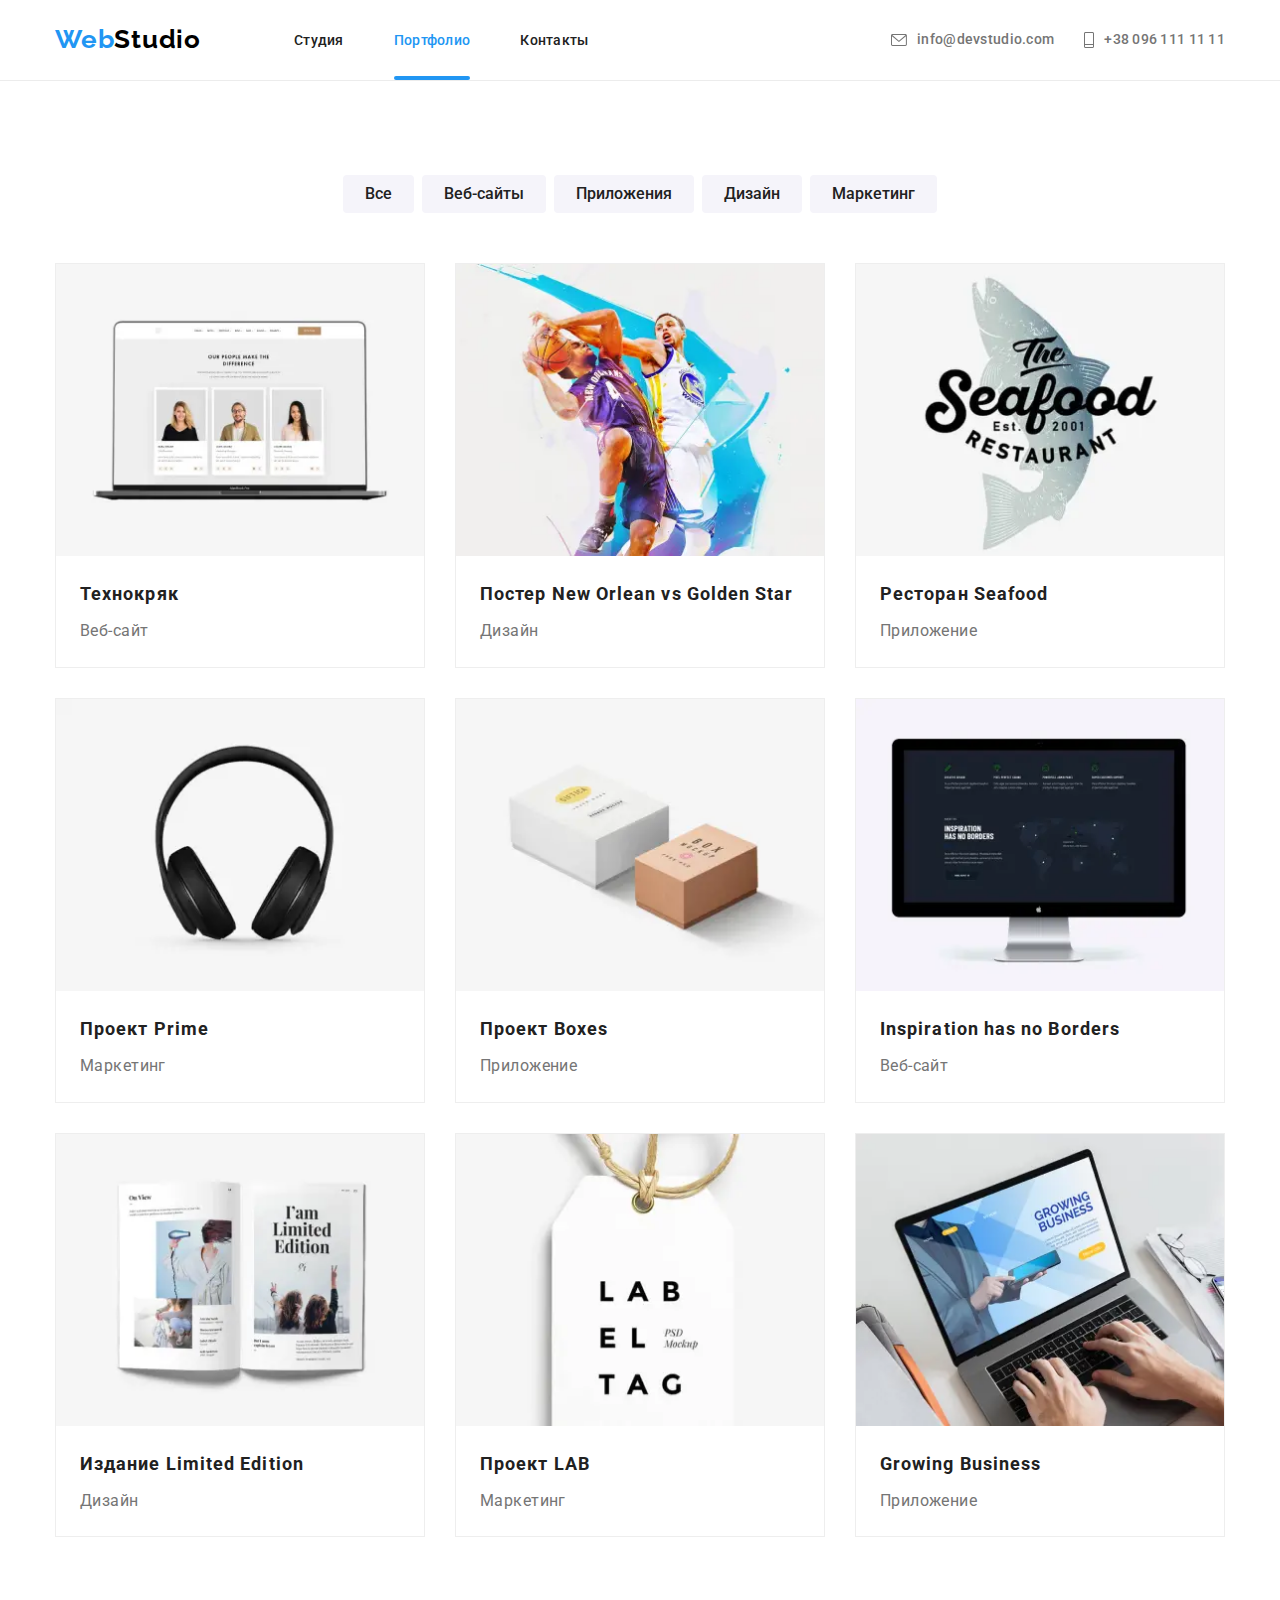
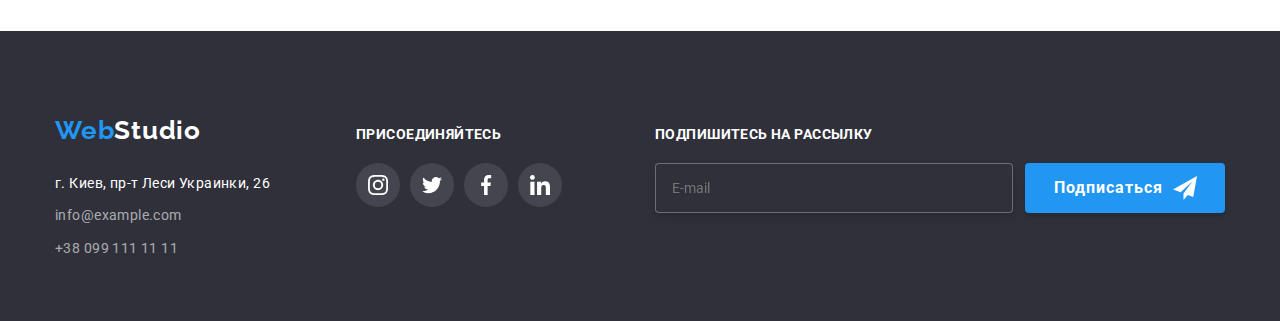
==== commit 7aff71f9: "add portfolio" ====
--- a/portfolio.html
+++ b/portfolio.html
@@ -17,8 +17,8 @@
             <nav class="main-nav">
                 <a class="logo" lang="en" href="./index.html">Web<span class="page-header__logo">Studio</span></a>
                 <ul class="site-nav site-nav--margin">
-                    <li class="site-nav__item"><a class="site-nav__link site-nav__link--current" href="./index.html">Студия</a></li>
-                    <li class="site-nav__item"><a class="site-nav__link" href="./portfolio.html">Портфолио</a></li>
+                    <li class="site-nav__item"><a class="site-nav__link " href="./index.html">Студия</a></li>
+                    <li class="site-nav__item"><a class="site-nav__link site-nav__link--current" href="./portfolio.html">Портфолио</a></li>
                     <li class="site-nav__item"><a class="site-nav__link" href="">Контакты</a></li>
                 </ul>
             </nav>
@@ -148,6 +148,7 @@
                                     alt="Пример-1"
                                     />
                                 </picture>
+                                <!-- <img class="portfolio__img" src="./images/example-1.jpg" alt="Пример-1" width="370"> -->
                                 <p class="portfolio__text"> Технокряк это современная площадка распространения коронавируса. Компании используют эту платформу для цифрового шпионажа и атак на защищённые сервера конкурентов.</p>
                             </div>
                             
@@ -203,6 +204,7 @@
                                     alt="Пример-2"
                                     />
                                 </picture>
+                                <!-- <img class="portfolio__img" src="./images/example-2.jpg" alt="Пример-2" width="370"> -->
                                 <p class="portfolio__text"> Технокряк это современная площадка распространения коронавируса. Компании используют эту платформу для цифрового шпионажа и атак на защищённые сервера конкурентов.</p>
                             </div>
                             
@@ -258,6 +260,7 @@
                                     alt="Пример-3"
                                     />
                                 </picture>
+                                <!-- <img class="portfolio__img" src="./images/example-3.jpg" alt="Пример-3" width="370"> -->
                                 <p class="portfolio__text"> Технокряк это современная площадка распространения коронавируса. Компании используют эту платформу для цифрового шпионажа и атак на защищённые сервера конкурентов.</p>
                             </div>
                             
@@ -313,7 +316,7 @@
                                     alt="Пример-4"
                                     />
                                 </picture>
-                                
+                                <!-- <img class="portfolio__img" src="./images/example-4.jpg" alt="Пример-4" width="370"> -->
                                 <p class="portfolio__text"> Технокряк это современная площадка распространения коронавируса. Компании используют эту платформу для цифрового шпионажа и атак на защищённые сервера конкурентов.</p>
                             </div>
                             
@@ -369,7 +372,7 @@
                                     alt="Пример-5"
                                     />
                                 </picture>
-                                
+                                <!-- <img class="portfolio__img" src="./images/example-5.jpg" alt="Пример-5" width="370"> -->
                                 <p class="portfolio__text"> Технокряк это современная площадка распространения коронавируса. Компании используют эту платформу для цифрового шпионажа и атак на защищённые сервера конкурентов.</p>
                             </div>
                             
@@ -425,7 +428,7 @@
                                     alt="Пример-6"
                                     />
                                 </picture>
-                                
+                                <!-- <img class="portfolio__img" src="./images/example-6.jpg" alt="Пример-6" width="370"> -->
                                 <p class="portfolio__text"> Технокряк это современная площадка распространения коронавируса. Компании используют эту платформу для цифрового шпионажа и атак на защищённые сервера конкурентов.</p>
                             </div>
                             
@@ -481,7 +484,7 @@
                                     alt="Пример-7"
                                     />
                                 </picture>
-                                
+                                <!-- <img class="portfolio__img" src="./images/example-7.jpg" alt="Пример-7" width="370"> -->
                                 <p class="portfolio__text"> Технокряк это современная площадка распространения коронавируса. Компании используют эту платформу для цифрового шпионажа и атак на защищённые сервера конкурентов.</p>
                             </div>
                             
@@ -537,7 +540,7 @@
                                     alt="Пример-8"
                                     />
                                 </picture>
-                                
+                                <!-- <img class="portfolio__img" src="./images/example-8.jpg" alt="Пример-8" width="370"> -->
                                 <p class="portfolio__text"> Технокряк это современная площадка распространения коронавируса. Компании используют эту платформу для цифрового шпионажа и атак на защищённые сервера конкурентов.</p>
                             </div>
                             
@@ -593,7 +596,7 @@
                                     alt="Пример-9"
                                     />
                                 </picture>
-                                
+                                <!-- <img class="portfolio__img" src="./images/example-9.jpg" alt="Пример-9" width="370"> -->
                                 <p class="portfolio__text"> Технокряк это современная площадка распространения коронавируса. Компании используют эту платформу для цифрового шпионажа и атак на защищённые сервера конкурентов.</p>
                             </div>
                             
--- a/css/main.min.css
+++ b/css/main.min.css
@@ -3,5 +3,5 @@
  Consolas,  'Liberation Mono',  Menlo,- monospace;font-size:1em}small{font-size:80%}sub,sup{font-size:75%;line-height:0;position:relative;vertical-align:baseline}sub{bottom:-0.25em}sup{top:-0.5em}table{text-indent:0;border-color:inherit}button,input,optgroup,select,textarea{font-family:inherit;font-size:100%;line-height:1.15;margin:0}button,select{text-transform:none}button,[type='button'],[type='reset'],[type='submit']{-webkit-appearance:button}::-moz-focus-inner{border-style:none;padding:0}:-moz-focusring{outline:1px dotted ButtonText}:-moz-ui-invalid{box-shadow:none}legend{padding:0}progress{vertical-align:baseline}::-webkit-inner-spin-button,::-webkit-outer-spin-button{height:auto}[type='search']{-webkit-appearance:textfield;outline-offset:-2px}::-webkit-search-decoration{-webkit-appearance:none}::-webkit-file-upload-button{-webkit-appearance:button;font:inherit}summary{display:list-item}.visually-hidden{position:absolute;width:1px;height:1px;margin:-1px;border:0;padding:0;white-space:nowrap;clip-path:inset(100%);clip:rect(0 0 0 0);overflow:hidden}body{background-color:var(--primary-bg-color);color:#757575;font-family:Roboto, sans-serif;letter-spacing:0.03em;font-size:14px;line-height:1.7}h1,h2,h3,p{margin:0px}ul{margin:0px;padding:0px;list-style:none}button{cursor:pointer}img{display:block;max-width:100%;height:auto}a{text-decoration:none}.container{padding-left:15px;padding-right:15px;margin:0 auto}@media screen and (min-width: 480px){.container{width:480px}}@media screen and (min-width: 768px){.container{width:768px}}@media screen and (min-width: 1200px){.container{width:1200px}}.logo{display:block;padding-top:24px;padding-bottom:25px;font-family:Raleway;font-weight:bold;font-size:26px;line-height:1.2;letter-spacing:0.03em;color:#2196F3}.section{padding-top:94px;padding-bottom:94px}@media screen and (max-width: 676px){.section{padding-top:60px;padding-bottom:60px}}.section__title{color:#212121;font-weight:700;font-size:36px;line-height:1.17;text-align:center;margin-bottom:50px}.backdrop{position:fixed;top:0;left:0;width:100%;height:100%;background-color:rgba(0,0,0,0.2);opacity:1;transition:opacity 250ms cubic-bezier(0.4, 0, 0.2, 1);z-index:1}.backdrop.is-hidden{opacity:0;pointer-events:none}.modal{position:absolute;top:50%;left:50%;transform:translate(-50%, -50%) scale(1);width:528px;height:581px;background:#fff;box-shadow:0px 1px 3px rgba(0,0,0,0.12),0px 1px 1px rgba(0,0,0,0.14),0px 2px 1px rgba(0,0,0,0.2);border-radius:4px}.backdrop.is-hidden .modal{transform:translate(-50%, -50%) scale(0.9)}.close-modal-button{display:flex;justify-content:center;align-items:center;position:absolute;top:8px;right:8px;width:30px;height:30px;background-color:#fff;border:1px solid rgba(0,0,0,0.1);border-radius:50%}.close-modal-icon{width:14px;height:14px;transition:fill 250ms cubic-bezier(0.4, 0, 0.2, 1)}.close-modal-button:hover .close-modal-icon,.close-modal-button:focus .close-modal-icon{fill:#2196F3}.modal-form{display:flex;flex-direction:column;padding:40px;text-align:left}.modal-form__title{display:inline-block;font-weight:700;font-size:20px;line-height:1.15;letter-spacing:0.03em;color:#212121;margin-bottom:12px}.modal-form__checkbox{position:absolute;width:1px;height:1px;margin:-1px;border:0;padding:0;white-space:nowrap;clip-path:inset(100%);clip:rect(0 0 0 0);overflow:hidden}.modal-form__label{font-size:12px;line-height:1.16;letter-spacing:0.01em;color:#757575}.modal-form .modal-form__label+.modal-form__label{margin-top:10px}.modal-form__wrapper{display:block;position:relative;margin-top:4px}.modal-form__input{width:100%;height:40px;padding-left:42px;border:1px solid rgba(33,33,33,0.2);border-radius:4px;transition:border 250ms cubic-bezier(0.4, 0, 0.2, 1)}.modal-form__input:focus,.modal-form__comment:focus{outline:none;border-color:#2196F3}.modal-form__comment{display:block;width:100%;height:120px;margin-top:4px;border:1px solid rgba(33,33,33,0.2);border-radius:4px;padding:12px 16px;resize:none;transition:border 250ms cubic-bezier(0.4, 0, 0.2, 1)}.modal-form__comment::placeholder{font-size:14px;line-height:1.14;letter-spacing:0.01em;color:rgba(117,117,117,0.5)}.modal-form__icon{display:block;position:absolute;top:50%;left:12px;width:18px;height:18px;transform:translateY(-50%);transition:fill 250ms cubic-bezier(0.4, 0, 0.2, 1)}.modal-form__input:focus+.modal-form__icon{fill:#2196F3}.modal-form__check{display:flex;justify-content:center;align-items:center;margin-top:20px;margin-bottom:30px}.modal-form__check::before{display:block;content:"";width:16px;height:15px;margin-right:7px;background-image:url(../images/check-off.svg);cursor:pointer;transition:background-image 250ms cubic-bezier(0.4, 0, 0.2, 1)}.modal-form__link{text-decoration:underline}.modal-form__checkbox:checked+.modal-form__check::before{background-image:url(../images/icon-check.svg)}.modal-form__checkbox:focus+.modal-form__check::before{fill:#2196F3}.modal-form__button{padding:10px 55px;font-weight:700;font-size:16px;line-height:1.87;letter-spacing:0.06em;align-self:center;color:#fff;background:#2196F3;box-shadow:0px 4px 4px rgba(0,0,0,0.15);border-radius:4px;border:none;transition:background-color 250ms cubic-bezier(0.4, 0, 0.2, 1)}.modal-form__button:hover,.modal-form__button:focus{background:#188CE8}.network{display:flex;justify-content:center}.network__link{display:flex;width:44px;height:44px;align-items:center;justify-content:center;border-radius:50%;transition:color 250ms cubic-bezier(0.4, 0, 0.2, 1),background-color 250ms cubic-bezier(0.4, 0, 0.2, 1)}.network__icon{width:20px;height:20px;fill:#AFB1B8}.network .network__item+.network__item{margin-left:10px}.burger{background-color:#fff;border:none;cursor:pointer;padding:0;line-height:0;transition:fill 250ms cubic-bezier(0.4, 0, 0.2, 1)}.burger:hover,.burger:focus{fill:#2196F3}@media screen and (min-width: 768px){.burger{display:none}}.mobile-menu{display:flex;flex-direction:column;justify-content:space-between;position:fixed;z-index:100;top:0;left:0;width:100vw;height:100vh;padding:48px 40px;opacity:0;visibility:hidden;pointer-events:none;background-color:#fff;transition:opasity 250ms cubic-bezier(0.4, 0, 0.2, 1),visibility 250ms cubic-bezier(0.4, 0, 0.2, 1)}.mobile-menu.is-open{opacity:1;visibility:visible;pointer-events:all}.close{position:absolute;top:10px;right:15px;background-color:#fff;border:none;cursor:pointer;padding:0;line-height:0;transition:fill 250ms cubic-bezier(0.4, 0, 0.2, 1)}.close:hover,.close:focus{fill:#2196F3}.burger__icon,.close__icon{width:40px;height:40px}.mobile-nav__item:not(:last-child){margin-bottom:32px}.mobile-nav__link{font-weight:500;font-size:40px;line-height:1.17;text-align:center;letter-spacing:0.02em;color:#212121;transition:color 250ms cubic-bezier(0.4, 0, 0.2, 1)}.mobile-nav__link:hover,.mobile-nav__link:focus{color:#2196F3}.mobile-menu__auth{display:block}.mobile-auth{margin-bottom:64px}.mobile-auth__item:not(:last-child){margin-bottom:32px}.mobile-auth__tel{font-weight:500;font-size:34px;line-height:1.17;letter-spacing:0.02em;color:#2196F3}.mobile-auth__mail{font-weight:500;font-size:24px;line-height:1.16;letter-spacing:0.02em;color:#757575}.mobile-auth__mail:hover,.mobile-auth__mail:focus{color:#2196F3}.mobile-network{display:flex}.mobile-network__link{padding:10px;font-weight:500;font-size:18px;line-height:1.22;letter-spacing:0.02em;color:#2196F3}.mobile-network__item:not(:last-child){border-right:1px solid rgba(33,33,33,0.2)}.page-header{border-bottom:1px solid #ECECEC}.page-header .container{display:flex;align-items:center;justify-content:space-between}.main-nav{display:flex}.page-header__logo{color:#000000}.site-nav{display:flex}.site-nav--margin{margin-left:93px}@media screen and (max-width: 767px){.site-nav{display:none}}@media (min-width: 768px) and (max-width: 1199px){.site-nav{margin-left:88px}}.site-nav .site-nav__item+.site-nav__item{margin-left:50px}.site-nav__link{display:block;padding-top:32px;padding-bottom:32px;color:#212121;font-weight:500;line-height:1.17;letter-spacing:0.02em;transition:color 250ms cubic-bezier(0.4, 0, 0.2, 1)}.site-nav__link:hover,.site-nav__link:focus{color:#2196F3}.site-nav__link::after{content:"";position:absolute;left:0;bottom:0;display:block;width:100%;height:4px;background-color:#2196F3;border-radius:2px;opacity:0}.site-nav__link--current{color:#2196F3;position:relative}.site-nav__link--current::after{opacity:1}@media screen and (max-width: 767px){.auth-nav{display:none}}@media (min-width: 768px) and (max-width: 1199px){.auth-nav{display:flex;flex-direction:column;justify-content:flex-start;margin-left:auto}}@media screen and (min-width: 1200px){.auth-nav{display:flex;justify-content:center;align-items:center}}@media (min-width: 768px) and (max-width: 1199px){.auth-nav__item:not(:last-child){margin-bottom:10px}}@media (min-width: 1200px){.auth-nav .auth-nav__item+.auth-nav__item{margin-left:30px}}.auth-nav__link{display:flex;align-items:center;color:#757575;font-weight:500;line-height:1.14;letter-spacing:0.02em;transition:color 250ms cubic-bezier(0.4, 0, 0.2, 1)}@media screen and (min-width: 1200px){.auth-nav__link{padding-top:32px;padding-bottom:32px}}.auth-nav__link:hover,.auth-nav__link:focus{color:#2196F3;fill:#2196F3}.auth-nav__mail{width:16px;height:12px;margin-right:10px;fill:currentColor}@media (min-width: 768px) and (max-width: 1199px){.auth-nav__mail{width:14px;height:10px}}.auth-nav__tel{width:10px;height:16px;margin-right:10px;fill:currentColor}@media (min-width: 768px) and (max-width: 1199px){.auth-nav__tel{width:10px;height:14px}}.hero{max-width:480px;height:400px;padding-top:118px;padding-bottom:118px;margin-left:auto;margin-right:auto;background-color:#C4C4C4;text-align:center;background-image:linear-gradient(rgba(47,48,58,0.4), rgba(47,48,58,0.4)),url("../images/hero/hero-mobile.jpg");background-repeat:no-repeat;background-position:center;background-size:cover}@media screen and (min-device-pixel-ratio: 2), (min-resolution: 192dpi), (min-resolution: 2dppx){.hero{background-image:url("../images/hero/hero-mobile@2x.jpg")}}@media screen and (min-width: 768px){.hero{max-width:768px;background-image:linear-gradient(rgba(47,48,58,0.4), rgba(47,48,58,0.4)),url("../images/hero/hero-desktop.jpg")}}@media screen and (min-width: 768px) and (min-device-pixel-ratio: 2), screen and (min-width: 768px) and (min-resolution: 192dpi), screen and (min-width: 768px) and (min-resolution: 2dppx){.hero{background-image:url("../images/hero/hero-tablet@2x.jpg")}}@media screen and (min-width: 1200px){.hero{max-width:1600px;height:600px;padding-top:200px;padding-bottom:200px;background-image:linear-gradient(rgba(47,48,58,0.4), rgba(47,48,58,0.4)),url("../images/hero/hero-desktop.jpg")}}@media screen and (min-width: 1200px) and (min-device-pixel-ratio: 2), screen and (min-width: 1200px) and (min-resolution: 192dpi), screen and (min-width: 1200px) and (min-resolution: 2dppx){.hero{background-image:url("../images/hero/hero-desktop@2x.jpg")}}.hero__title{color:#fff;margin:0 auto;margin-bottom:30px;width:360px;font-weight:900;font-size:26px;line-height:1.6;letter-spacing:0.06em;text-transform:uppercase}.hero__button{padding:10px 32px;font-weight:700;font-size:16px;line-height:1.87;letter-spacing:0.06em;color:#fff;box-shadow:0px 4px 4px rgba(0,0,0,0.15);border-radius:4px;border:none;background-color:#2196F3;transition:background-color 250ms cubic-bezier(0.4, 0, 0.2, 1)}.hero__button:hover,.hero__button:focus{background-color:#118CE8}@media screen and (max-width: 767px){.feature{display:block;margin-bottom:60px}}@media screen and (min-width: 768px){.feature{display:flex;flex-wrap:wrap;margin:-15px}}@media screen and (max-width: 767px){.feature__item:not(:last-child){margin-bottom:30px}}@media screen and (min-width: 768px){.feature__item{margin:15px;flex-basis:calc((100% - 60px) / 2)}}@media screen and (min-width: 1200px){.feature__item{flex-basis:calc((100% - 120px) / 4)}}.feature__title{text-align:center;color:#212121;font-weight:700;line-height:1.1;margin-bottom:10px;text-transform:uppercase}@media screen and (min-width: 768px){.feature__title{text-align:left}}.feature__wrapper{display:flex;align-items:center;justify-content:center;height:120px;margin-bottom:30px;padding:25px 0;border-radius:4px;background-color:#F5F4FA}.feature__icon{width:70px;height:70px}@media screen and (max-width: 1199px){.business{display:none}}.section--other-padding{padding-top:0px}.business-list{display:flex;justify-content:space-between}.business-list__text{position:absolute;bottom:27px;left:83px;font-weight:700;font-size:14px;line-height:1.14;letter-spacing:0.03em;text-transform:uppercase;color:#fff}.business-list__work{position:relative}.business-list__work::before{display:block;position:absolute;content:"";width:100%;bottom:0;left:0;height:70px;background:rgba(47,48,58,0.8)}.section--background{background-color:#F5F4FA}@media screen and (max-width: 767px){.team-list{display:block}}@media screen and (min-width: 768px){.team-list{display:flex;flex-wrap:wrap;margin:-15px}}@media screen and (min-width: 1200px){.team-list{display:flex;justify-content:space-between}}.team-list__title{color:#212121;font-weight:500;font-size:16px;line-height:1.2;text-align:center;margin-bottom:10px}.team-list__item{background-color:#fff;box-shadow:0px 1px 3px rgba(0,0,0,0.12),0px 1px 1px rgba(0,0,0,0.14),0px 2px}@media screen and (max-width: 767px){.team-list__item:not(:last-child){margin-bottom:30px}}@media screen and (min-width: 768px){.team-list__item{margin:15px;flex-basis:calc((100%-60px) / 2)}}@media screen and (min-width: 1200px){.team-list__item{flex-basis:calc((100% - 120px) / 4)}}.team-list__info{padding-top:30px;padding-bottom:30px}.team-list__text{font-weight:400;font-size:16px;line-height:1.2;text-align:center}.team-list__network{margin-top:16px}.network__link:hover,.network__link:focus{background-color:#2196F3}.network__link:hover .network__icon,.network__link:focus .network__icon{fill:#fff}.clients-list{display:flex}@media screen and (max-width: 767px){.clients-list{flex-wrap:wrap;margin:-15px}}@media (min-width: 768px) and (max-width: 1199px){.clients-list{flex-wrap:wrap;margin:-15px}}@media screen and (min-width: 1200px){.clients-list{margin:-15px}}@media screen and (max-width: 767px){.clients-list__item{margin:15px;flex-basis:calc((100% - 60px) / 2)}}@media (min-width: 768px) and (max-width: 1199px){.clients-list__item{margin:15px;flex-basis:calc((100% - 90px) / 3)}}@media screen and (min-width: 1200px){.clients-list__item{margin:15px;flex-basis:calc((100% - 150px) / 6)}}.clients-list__link{display:flex;align-items:center;justify-content:center;height:92px;border:1px solid #AFB1B8;border-radius:4px;color:#AFB1B8;transition:color 250ms cubic-bezier(0.4, 0, 0.2, 1),border 250ms cubic-bezier(0.4, 0, 0.2, 1)}.clients-list__link:hover,.clients-list__link:focus{color:#2196F3;border:1px solid #2196F3}.clients-list__icon{width:106px;height:60px;fill:currentColor}.footer{padding-top:60px;padding-bottom:60px;background-color:#2F303A}@media screen and (max-width: 767px){.footer__container{display:block;text-align:center}}@media (min-width: 768px) and (max-width: 1199px){.footer__container{display:flex;flex-wrap:wrap;align-items:baseline}}@media screen and (min-width: 1200px){.footer__container{display:flex;align-items:baseline}}.footer__logo{color:#fff}.contacts__adress{color:#fff}@media (min-width: 768px) and (max-width: 1199px){.left{margin-left:76px}}@media (min-width: 768px) and (max-width: 1199px){.left{display:flex;flex-direction:column;align-items:center;justify-content:center}}@media screen and (min-width: 1200px){.left{width:231px}}.contacts__mail,.contacts__tel{color:rgba(255,255,255,0.6);transition:color 250ms cubic-bezier(0.4, 0, 0.2, 1)}.contacts__mail:hover,.contacts__mail:focus,.contacts__tel:hover,.contacts__tel:focus{color:#fff}.address{font-style:normal}@media screen and (max-width: 767px){.address{margin-bottom:60px}}@media (min-width: 768px) and (max-width: 1199px){.contacts{display:flex;flex-direction:column;align-items:center;justify-content:center}}.contacts__item:not(:last-child){margin-bottom:9px}@media screen and (max-width: 1199px){.contacts__item:not(:last-child){margin-bottom:8px}}@media (min-width: 768px) and (max-width: 1199px){.footer__right{display:flex;flex-direction:column;align-items:center;justify-content:center}}@media screen and (min-width: 1200px){.footer__right{margin-left:70px}}@media screen and (max-width: 767px){.right{margin-bottom:60px}}@media (min-width: 768px) and (max-width: 1199px){.right{margin-left:165px}}@media screen and (min-width: 1200px){.right{width:206px}}.right__title{font-weight:700;font-size:14px;line-height:1.14;letter-spacing:0.03em;text-transform:uppercase;color:#fff;margin-bottom:20px}.network{display:flex;justify-content:center}.network__link{display:flex;width:44px;height:44px;align-items:center;justify-content:center;color:#fff;border-radius:50%;transition:background-color 250ms cubic-bezier(0.4, 0, 0.2, 1)}.network__link--background{background-color:rgba(255,255,255,0.1)}.network__icon{width:20px;height:20px;color:currentColor}.network__icon--fill{fill:#fff}.network .network__item+.network__item{margin-left:10px}.network__link:hover,.network__link:focus{background-color:#2196F3}@media (min-width: 768px) and (max-width: 1199px){.footer-mailing{text-align:center;margin-left:166px;margin-top:60px}}@media screen and (min-width: 1200px){.footer-mailing{display:flex;flex-direction:column;margin-left:93px}}@media (min-width: 768px) and (max-width: 1199px){.footer-form{display:flex;flex-direction:column;width:450px;align-items:center;justify-content:center}}@media screen and (min-width: 1200px){.footer-form{display:flex}}.footer-mailin-accent{display:block;margin-bottom:20px;font-weight:700;font-size:14px;line-height:1.14;letter-spacing:0.03em;text-transform:uppercase;color:#fff}.footer-form__input{width:358px;height:50px;padding:15px 16px;background-color:#2F303A;border:1px solid rgba(255,255,255,0.3);filter:drop-shadow(0px 4px 4px rgba(0,0,0,0.15));border-radius:4px;transition:border 250ms cubic-bezier(0.4, 0, 0.2, 1)}@media screen and (max-width: 767px){.footer-form__input{width:100%;margin-bottom:20px}}@media (min-width: 768px) and (max-width: 1199px){.footer-form__input{margin-bottom:20px}}.footer-form__input:focus{outline:none;border-color:#2196F3}.footer-form__label::placeholder{font-size:16px;line-height:1.25;letter-spacing:0.03em;color:rgba(255,255,255,0.6)}.footer-form__button{display:flex;justify-content:center;align-items:center;width:200px;height:50px;padding:10px 28px 10px 29px;font-weight:700;font-size:16px;line-height:1.87;letter-spacing:0.06em;color:#fff;background:#2196F3;box-shadow:0px 4px 4px rgba(0,0,0,0.15);border-radius:4px;border:transparent;cursor:pointer;transition:background-color 250ms cubic-bezier(0.4, 0, 0.2, 1)}@media screen and (max-width: 767px){.footer-form__button{margin:0 auto}}@media screen and (min-width: 1200px){.footer-form__button{margin-left:12px}}.footer-form__button:hover,.footer-form__button:focus{background-color:#118CE8}.footer-form__icon{width:24px;height:24px;margin-left:10px}.filter{margin-bottom:50px}@media screen and (max-width: 767px){.filter{display:flex;flex-wrap:wrap}}@media screen and (min-width: 768px){.filter{display:flex;justify-content:center}}.filter__button{font-weight:500;font-size:16px;padding:6px 22px;min-width:auto;line-height:1.6;text-align:center;background-color:#F5F4FA;color:#212121;border-radius:4px;border:none;transition:background-color 250ms cubic-bezier(0.4, 0, 0.2, 1),color 250ms cubic-bezier(0.4, 0, 0.2, 1),box-shadow 250ms cubic-bezier(0.4, 0, 0.2, 1)}.filter__button:hover,.filter__button:focus{color:#fff;background-color:#2196F3;box-shadow:0px 3px 1px rgba(0,0,0,0.1),0px 1px 2px rgba(0,0,0,0.08),0px 2px 2px rgba(0,0,0,0.12)}.filter__item:not(:last-child){margin:0 8px 15px 0}@media screen and (max-width: 767px){.filter__item:not(:last-child):nth-child(n+5){margin-bottom:40px}}@media screen and (max-width: 767px) and (min-width: 768px){.filter__item:not(:last-child){margin-bottom:30px}}@media screen and (max-width: 767px) and (min-width: 1200px){.filter__item:not(:last-child){margin-bottom:50px}}@media screen and (min-width: 768px){.filter__item:not(:last-child) .portfolio{display:flex;flex-wrap:wrap;margin:-15px}}.filter__item:not(:last-child) .portfolio__item{width:370px;margin-right:30px;margin-bottom:30px;border:1px solid #EEEEEE}@media screen and (min-width: 768px){.filter__item:not(:last-child) .portfolio__item{display:flex;width:354px;margin:15px;flex-basis:calc((100% - 60px) / 2)}}@media screen and (min-width: 1200px){.filter__item:not(:last-child) .portfolio__item{flex-basis:calc((100% - 90px) / 3)}}.filter__item:not(:last-child) .portfolio__item:nth-child(3n){margin-right:0px}.filter__item:not(:last-child) .portfolio__item:nth-last-child(-n+3){margin-bottom:0px}.filter__item:not(:last-child) .portfolio__info{padding:20px 24px}.filter__item:not(:last-child) .portfolio__title{color:#212121;font-weight:700;font-size:18px;line-height:2;letter-spacing:0.06em;margin-bottom:4px}.filter__item:not(:last-child) .portfolio__description{font-size:16px;line-height:1.9;color:#757575}.filter__item:not(:last-child) .portfolio__link{display:block}.filter__item:not(:last-child) .portfolio__item:hover,.filter__item:not(:last-child) .portfolio__item:focus{box-shadow:0px 1px 1px rgba(0,0,0,0.12),0px 4px 4px rgba(0,0,0,0.06),1px 4px 6px rgba(0,0,0,0.16);transition:box-shadow 250ms cubic-bezier(0.4, 0, 0.2, 1)}.filter__item:not(:last-child) .portfolio__box{position:relative;width:100%;height:100%;background-color:rgba(33,150,243,0.9);overflow:hidden}.filter__item:not(:last-child) .portfolio__text{position:absolute;top:0;left:0;height:100%;padding:63px 24px;font-size:18px;line-height:1.56;letter-spacing:0.03em;color:#fff;background-color:rgba(33,150,243,0.9);transform:translateY(100%);transition:transform 250ms cubic-bezier(0.4, 0, 0.2, 1)}.filter__item:not(:last-child) .portfolio__link:hover .portfolio__text,.filter__item:not(:last-child) .portfolio__link:focus .portfolio__text{transform:translateY(0)}
+ monospace;font-size:1em}small{font-size:80%}sub,sup{font-size:75%;line-height:0;position:relative;vertical-align:baseline}sub{bottom:-0.25em}sup{top:-0.5em}table{text-indent:0;border-color:inherit}button,input,optgroup,select,textarea{font-family:inherit;font-size:100%;line-height:1.15;margin:0}button,select{text-transform:none}button,[type='button'],[type='reset'],[type='submit']{-webkit-appearance:button}::-moz-focus-inner{border-style:none;padding:0}:-moz-focusring{outline:1px dotted ButtonText}:-moz-ui-invalid{box-shadow:none}legend{padding:0}progress{vertical-align:baseline}::-webkit-inner-spin-button,::-webkit-outer-spin-button{height:auto}[type='search']{-webkit-appearance:textfield;outline-offset:-2px}::-webkit-search-decoration{-webkit-appearance:none}::-webkit-file-upload-button{-webkit-appearance:button;font:inherit}summary{display:list-item}.visually-hidden{position:absolute;width:1px;height:1px;margin:-1px;border:0;padding:0;white-space:nowrap;clip-path:inset(100%);clip:rect(0 0 0 0);overflow:hidden}body{background-color:var(--primary-bg-color);color:#757575;font-family:Roboto, sans-serif;letter-spacing:0.03em;font-size:14px;line-height:1.7}h1,h2,h3,p{margin:0px}ul{margin:0px;padding:0px;list-style:none}button{cursor:pointer}img{display:block;max-width:100%;height:auto}a{text-decoration:none}.container{padding-left:15px;padding-right:15px;margin:0 auto}@media screen and (min-width: 480px){.container{width:480px}}@media screen and (min-width: 768px){.container{width:768px}}@media screen and (min-width: 1200px){.container{width:1200px}}.logo{display:block;padding-top:24px;padding-bottom:25px;font-family:Raleway;font-weight:bold;font-size:26px;line-height:1.2;letter-spacing:0.03em;color:#2196F3}.section{padding-top:94px;padding-bottom:94px}@media screen and (max-width: 676px){.section{padding-top:60px;padding-bottom:60px}}.section__title{color:#212121;font-weight:700;font-size:36px;line-height:1.17;text-align:center;margin-bottom:50px}.backdrop{position:fixed;top:0;left:0;width:100%;height:100%;background-color:rgba(0,0,0,0.2);opacity:1;transition:opacity 250ms cubic-bezier(0.4, 0, 0.2, 1);z-index:1}.backdrop.is-hidden{opacity:0;pointer-events:none}.modal{position:absolute;top:50%;left:50%;transform:translate(-50%, -50%) scale(1);width:528px;height:581px;background:#fff;box-shadow:0px 1px 3px rgba(0,0,0,0.12),0px 1px 1px rgba(0,0,0,0.14),0px 2px 1px rgba(0,0,0,0.2);border-radius:4px}.backdrop.is-hidden .modal{transform:translate(-50%, -50%) scale(0.9)}.close-modal-button{display:flex;justify-content:center;align-items:center;position:absolute;top:8px;right:8px;width:30px;height:30px;background-color:#fff;border:1px solid rgba(0,0,0,0.1);border-radius:50%}.close-modal-icon{width:14px;height:14px;transition:fill 250ms cubic-bezier(0.4, 0, 0.2, 1)}.close-modal-button:hover .close-modal-icon,.close-modal-button:focus .close-modal-icon{fill:#2196F3}.modal-form{display:flex;flex-direction:column;padding:40px;text-align:left}.modal-form__title{display:inline-block;font-weight:700;font-size:20px;line-height:1.15;letter-spacing:0.03em;color:#212121;margin-bottom:12px}.modal-form__checkbox{position:absolute;width:1px;height:1px;margin:-1px;border:0;padding:0;white-space:nowrap;clip-path:inset(100%);clip:rect(0 0 0 0);overflow:hidden}.modal-form__label{font-size:12px;line-height:1.16;letter-spacing:0.01em;color:#757575}.modal-form .modal-form__label+.modal-form__label{margin-top:10px}.modal-form__wrapper{display:block;position:relative;margin-top:4px}.modal-form__input{width:100%;height:40px;padding-left:42px;border:1px solid rgba(33,33,33,0.2);border-radius:4px;transition:border 250ms cubic-bezier(0.4, 0, 0.2, 1)}.modal-form__input:focus,.modal-form__comment:focus{outline:none;border-color:#2196F3}.modal-form__comment{display:block;width:100%;height:120px;margin-top:4px;border:1px solid rgba(33,33,33,0.2);border-radius:4px;padding:12px 16px;resize:none;transition:border 250ms cubic-bezier(0.4, 0, 0.2, 1)}.modal-form__comment::placeholder{font-size:14px;line-height:1.14;letter-spacing:0.01em;color:rgba(117,117,117,0.5)}.modal-form__icon{display:block;position:absolute;top:50%;left:12px;width:18px;height:18px;transform:translateY(-50%);transition:fill 250ms cubic-bezier(0.4, 0, 0.2, 1)}.modal-form__input:focus+.modal-form__icon{fill:#2196F3}.modal-form__check{display:flex;justify-content:center;align-items:center;margin-top:20px;margin-bottom:30px}.modal-form__check::before{display:block;content:"";width:16px;height:15px;margin-right:7px;background-image:url(../images/check-off.svg);cursor:pointer;transition:background-image 250ms cubic-bezier(0.4, 0, 0.2, 1)}.modal-form__link{text-decoration:underline}.modal-form__checkbox:checked+.modal-form__check::before{background-image:url(../images/icon-check.svg)}.modal-form__checkbox:focus+.modal-form__check::before{fill:#2196F3}.modal-form__button{padding:10px 55px;font-weight:700;font-size:16px;line-height:1.87;letter-spacing:0.06em;align-self:center;color:#fff;background:#2196F3;box-shadow:0px 4px 4px rgba(0,0,0,0.15);border-radius:4px;border:none;transition:background-color 250ms cubic-bezier(0.4, 0, 0.2, 1)}.modal-form__button:hover,.modal-form__button:focus{background:#188CE8}.network{display:flex;justify-content:center}.network__link{display:flex;width:44px;height:44px;align-items:center;justify-content:center;border-radius:50%;transition:color 250ms cubic-bezier(0.4, 0, 0.2, 1),background-color 250ms cubic-bezier(0.4, 0, 0.2, 1)}.network__icon{width:20px;height:20px;fill:#AFB1B8}.network .network__item+.network__item{margin-left:10px}.burger{background-color:#fff;border:none;cursor:pointer;padding:0;line-height:0;transition:fill 250ms cubic-bezier(0.4, 0, 0.2, 1)}.burger:hover,.burger:focus{fill:#2196F3}@media screen and (min-width: 768px){.burger{display:none}}.mobile-menu{display:flex;flex-direction:column;justify-content:space-between;position:fixed;z-index:100;top:0;left:0;width:100vw;height:100vh;padding:48px 40px;opacity:0;visibility:hidden;pointer-events:none;background-color:#fff;transition:opasity 250ms cubic-bezier(0.4, 0, 0.2, 1),visibility 250ms cubic-bezier(0.4, 0, 0.2, 1)}.mobile-menu.is-open{opacity:1;visibility:visible;pointer-events:all}.close{position:absolute;top:10px;right:15px;background-color:#fff;border:none;cursor:pointer;padding:0;line-height:0;transition:fill 250ms cubic-bezier(0.4, 0, 0.2, 1)}.close:hover,.close:focus{fill:#2196F3}.burger__icon,.close__icon{width:40px;height:40px}.mobile-nav__item:not(:last-child){margin-bottom:32px}.mobile-nav__link{font-weight:500;font-size:40px;line-height:1.17;text-align:center;letter-spacing:0.02em;color:#212121;transition:color 250ms cubic-bezier(0.4, 0, 0.2, 1)}.mobile-nav__link:hover,.mobile-nav__link:focus{color:#2196F3}.mobile-menu__auth{display:block}.mobile-auth{margin-bottom:64px}.mobile-auth__item:not(:last-child){margin-bottom:32px}.mobile-auth__tel{font-weight:500;font-size:34px;line-height:1.17;letter-spacing:0.02em;color:#2196F3}.mobile-auth__mail{font-weight:500;font-size:24px;line-height:1.16;letter-spacing:0.02em;color:#757575}.mobile-auth__mail:hover,.mobile-auth__mail:focus{color:#2196F3}.mobile-network{display:flex}.mobile-network__link{padding:10px;font-weight:500;font-size:18px;line-height:1.22;letter-spacing:0.02em;color:#2196F3}.mobile-network__item:not(:last-child){border-right:1px solid rgba(33,33,33,0.2)}.page-header{border-bottom:1px solid #ECECEC}.page-header .container{display:flex;align-items:center;justify-content:space-between}.main-nav{display:flex}.page-header__logo{color:#000000}.site-nav{display:flex}.site-nav--margin{margin-left:93px}@media screen and (max-width: 767px){.site-nav{display:none}}@media (min-width: 768px) and (max-width: 1199px){.site-nav{margin-left:88px}}.site-nav .site-nav__item+.site-nav__item{margin-left:50px}.site-nav__link{display:block;padding-top:32px;padding-bottom:32px;color:#212121;font-weight:500;line-height:1.17;letter-spacing:0.02em;transition:color 250ms cubic-bezier(0.4, 0, 0.2, 1)}.site-nav__link:hover,.site-nav__link:focus{color:#2196F3}.site-nav__link::after{content:"";position:absolute;left:0;bottom:0;display:block;width:100%;height:4px;background-color:#2196F3;border-radius:2px;opacity:0}.site-nav__link--current{color:#2196F3;position:relative}.site-nav__link--current::after{opacity:1}@media screen and (max-width: 767px){.auth-nav{display:none}}@media (min-width: 768px) and (max-width: 1199px){.auth-nav{display:flex;flex-direction:column;justify-content:flex-start;margin-left:auto}}@media screen and (min-width: 1200px){.auth-nav{display:flex;justify-content:center;align-items:center}}@media (min-width: 768px) and (max-width: 1199px){.auth-nav__item:not(:last-child){margin-bottom:10px}}@media (min-width: 1200px){.auth-nav .auth-nav__item+.auth-nav__item{margin-left:30px}}.auth-nav__link{display:flex;align-items:center;color:#757575;font-weight:500;line-height:1.14;letter-spacing:0.02em;transition:color 250ms cubic-bezier(0.4, 0, 0.2, 1)}@media screen and (min-width: 1200px){.auth-nav__link{padding-top:32px;padding-bottom:32px}}.auth-nav__link:hover,.auth-nav__link:focus{color:#2196F3;fill:#2196F3}.auth-nav__mail{width:16px;height:12px;margin-right:10px;fill:currentColor}@media (min-width: 768px) and (max-width: 1199px){.auth-nav__mail{width:14px;height:10px}}.auth-nav__tel{width:10px;height:16px;margin-right:10px;fill:currentColor}@media (min-width: 768px) and (max-width: 1199px){.auth-nav__tel{width:10px;height:14px}}.hero{max-width:480px;height:400px;padding-top:118px;padding-bottom:118px;margin-left:auto;margin-right:auto;background-color:#C4C4C4;text-align:center;background-image:linear-gradient(rgba(47,48,58,0.4), rgba(47,48,58,0.4)),url("../images/hero/hero-mobile.jpg");background-repeat:no-repeat;background-position:center;background-size:cover}@media screen and (min-device-pixel-ratio: 2), (min-resolution: 192dpi), (min-resolution: 2dppx){.hero{background-image:url("../images/hero/hero-mobile@2x.jpg")}}@media screen and (min-width: 768px){.hero{max-width:768px;background-image:linear-gradient(rgba(47,48,58,0.4), rgba(47,48,58,0.4)),url("../images/hero/hero-desktop.jpg")}}@media screen and (min-width: 768px) and (min-device-pixel-ratio: 2), screen and (min-width: 768px) and (min-resolution: 192dpi), screen and (min-width: 768px) and (min-resolution: 2dppx){.hero{background-image:url("../images/hero/hero-tablet@2x.jpg")}}@media screen and (min-width: 1200px){.hero{max-width:1600px;height:600px;padding-top:200px;padding-bottom:200px;background-image:linear-gradient(rgba(47,48,58,0.4), rgba(47,48,58,0.4)),url("../images/hero/hero-desktop.jpg")}}@media screen and (min-width: 1200px) and (min-device-pixel-ratio: 2), screen and (min-width: 1200px) and (min-resolution: 192dpi), screen and (min-width: 1200px) and (min-resolution: 2dppx){.hero{background-image:url("../images/hero/hero-desktop@2x.jpg")}}.hero__title{color:#fff;margin:0 auto;margin-bottom:30px;width:360px;font-weight:900;font-size:26px;line-height:1.6;letter-spacing:0.06em;text-transform:uppercase}.hero__button{padding:10px 32px;font-weight:700;font-size:16px;line-height:1.87;letter-spacing:0.06em;color:#fff;box-shadow:0px 4px 4px rgba(0,0,0,0.15);border-radius:4px;border:none;background-color:#2196F3;transition:background-color 250ms cubic-bezier(0.4, 0, 0.2, 1)}.hero__button:hover,.hero__button:focus{background-color:#118CE8}@media screen and (max-width: 767px){.feature{display:block;margin-bottom:60px}}@media screen and (min-width: 768px){.feature{display:flex;flex-wrap:wrap;margin:-15px}}@media screen and (max-width: 767px){.feature__item:not(:last-child){margin-bottom:30px}}@media screen and (min-width: 768px){.feature__item{margin:15px;flex-basis:calc((100% - 60px) / 2)}}@media screen and (min-width: 1200px){.feature__item{flex-basis:calc((100% - 120px) / 4)}}.feature__title{text-align:center;color:#212121;font-weight:700;line-height:1.1;margin-bottom:10px;text-transform:uppercase}@media screen and (min-width: 768px){.feature__title{text-align:left}}.feature__wrapper{display:flex;align-items:center;justify-content:center;height:120px;margin-bottom:30px;padding:25px 0;border-radius:4px;background-color:#F5F4FA}.feature__icon{width:70px;height:70px}@media screen and (max-width: 1199px){.business{display:none}}.section--other-padding{padding-top:0px}.business-list{display:flex;justify-content:space-between}.business-list__text{position:absolute;bottom:27px;left:83px;font-weight:700;font-size:14px;line-height:1.14;letter-spacing:0.03em;text-transform:uppercase;color:#fff}.business-list__work{position:relative}.business-list__work::before{display:block;position:absolute;content:"";width:100%;bottom:0;left:0;height:70px;background:rgba(47,48,58,0.8)}.section--background{background-color:#F5F4FA}@media screen and (max-width: 767px){.team-list{display:block}}@media screen and (min-width: 768px){.team-list{display:flex;flex-wrap:wrap;margin:-15px}}@media screen and (min-width: 1200px){.team-list{display:flex;justify-content:space-between}}.team-list__title{color:#212121;font-weight:500;font-size:16px;line-height:1.2;text-align:center;margin-bottom:10px}.team-list__item{background-color:#fff;box-shadow:0px 1px 3px rgba(0,0,0,0.12),0px 1px 1px rgba(0,0,0,0.14),0px 2px}@media screen and (max-width: 767px){.team-list__item:not(:last-child){margin-bottom:30px}}@media screen and (min-width: 768px){.team-list__item{width:354px;margin:15px;flex-basis:calc((100%-60px) / 2)}}@media screen and (min-width: 1200px){.team-list__item{flex-basis:calc((100% - 120px) / 4)}}.team-list__info{padding-top:30px;padding-bottom:30px}.team-list__text{font-weight:400;font-size:16px;line-height:1.2;text-align:center}.team-list__network{margin-top:16px}.network__link:hover,.network__link:focus{background-color:#2196F3}.network__link:hover .network__icon,.network__link:focus .network__icon{fill:#fff}.clients-list{display:flex}@media screen and (max-width: 767px){.clients-list{flex-wrap:wrap;margin:-15px}}@media (min-width: 768px) and (max-width: 1199px){.clients-list{flex-wrap:wrap;margin:-15px}}@media screen and (min-width: 1200px){.clients-list{margin:-15px}}@media screen and (max-width: 767px){.clients-list__item{margin:15px;flex-basis:calc((100% - 60px) / 2)}}@media (min-width: 768px) and (max-width: 1199px){.clients-list__item{margin:15px;flex-basis:calc((100% - 90px) / 3)}}@media screen and (min-width: 1200px){.clients-list__item{margin:15px;flex-basis:calc((100% - 150px) / 6)}}.clients-list__link{display:flex;align-items:center;justify-content:center;height:92px;border:1px solid #AFB1B8;border-radius:4px;color:#AFB1B8;transition:color 250ms cubic-bezier(0.4, 0, 0.2, 1),border 250ms cubic-bezier(0.4, 0, 0.2, 1)}.clients-list__link:hover,.clients-list__link:focus{color:#2196F3;border:1px solid #2196F3}.clients-list__icon{width:106px;height:60px;fill:currentColor}.footer{padding-top:60px;padding-bottom:60px;background-color:#2F303A}@media screen and (max-width: 767px){.footer__container{display:block;text-align:center}}@media (min-width: 768px) and (max-width: 1199px){.footer__container{display:flex;flex-wrap:wrap;align-items:baseline}}@media screen and (min-width: 1200px){.footer__container{display:flex;align-items:baseline}}.footer__logo{color:#fff}.contacts__adress{color:#fff}@media (min-width: 768px) and (max-width: 1199px){.left{margin-left:76px}}@media (min-width: 768px) and (max-width: 1199px){.left{display:flex;flex-direction:column;align-items:center;justify-content:center}}@media screen and (min-width: 1200px){.left{width:231px}}.contacts__mail,.contacts__tel{color:rgba(255,255,255,0.6);transition:color 250ms cubic-bezier(0.4, 0, 0.2, 1)}.contacts__mail:hover,.contacts__mail:focus,.contacts__tel:hover,.contacts__tel:focus{color:#fff}.address{font-style:normal}@media screen and (max-width: 767px){.address{margin-bottom:60px}}@media (min-width: 768px) and (max-width: 1199px){.contacts{display:flex;flex-direction:column;align-items:center;justify-content:center}}.contacts__item:not(:last-child){margin-bottom:9px}@media screen and (max-width: 1199px){.contacts__item:not(:last-child){margin-bottom:8px}}@media (min-width: 768px) and (max-width: 1199px){.footer__right{display:flex;flex-direction:column;align-items:center;justify-content:center}}@media screen and (min-width: 1200px){.footer__right{margin-left:70px}}@media screen and (max-width: 767px){.right{margin-bottom:60px}}@media (min-width: 768px) and (max-width: 1199px){.right{margin-left:165px}}@media screen and (min-width: 1200px){.right{width:206px}}.right__title{font-weight:700;font-size:14px;line-height:1.14;letter-spacing:0.03em;text-transform:uppercase;color:#fff;margin-bottom:20px}.network{display:flex;justify-content:center}.network__link{display:flex;width:44px;height:44px;align-items:center;justify-content:center;color:#fff;border-radius:50%;transition:background-color 250ms cubic-bezier(0.4, 0, 0.2, 1)}.network__link--background{background-color:rgba(255,255,255,0.1)}.network__icon{width:20px;height:20px;color:currentColor}.network__icon--fill{fill:#fff}.network .network__item+.network__item{margin-left:10px}.network__link:hover,.network__link:focus{background-color:#2196F3}@media (min-width: 768px) and (max-width: 1199px){.footer-mailing{text-align:center;margin-left:166px;margin-top:60px}}@media screen and (min-width: 1200px){.footer-mailing{display:flex;flex-direction:column;margin-left:93px}}@media (min-width: 768px) and (max-width: 1199px){.footer-form{display:flex;flex-direction:column;width:450px;align-items:center;justify-content:center}}@media screen and (min-width: 1200px){.footer-form{display:flex}}.footer-mailin-accent{display:block;margin-bottom:20px;font-weight:700;font-size:14px;line-height:1.14;letter-spacing:0.03em;text-transform:uppercase;color:#fff}.footer-form__input{width:358px;height:50px;padding:15px 16px;background-color:#2F303A;border:1px solid rgba(255,255,255,0.3);filter:drop-shadow(0px 4px 4px rgba(0,0,0,0.15));border-radius:4px;transition:border 250ms cubic-bezier(0.4, 0, 0.2, 1)}@media screen and (max-width: 767px){.footer-form__input{width:100%;margin-bottom:20px}}@media (min-width: 768px) and (max-width: 1199px){.footer-form__input{margin-bottom:20px}}.footer-form__input:focus{outline:none;border-color:#2196F3}.footer-form__label::placeholder{font-size:16px;line-height:1.25;letter-spacing:0.03em;color:rgba(255,255,255,0.6)}.footer-form__button{display:flex;justify-content:center;align-items:center;width:200px;height:50px;padding:10px 28px 10px 29px;font-weight:700;font-size:16px;line-height:1.87;letter-spacing:0.06em;color:#fff;background:#2196F3;box-shadow:0px 4px 4px rgba(0,0,0,0.15);border-radius:4px;border:transparent;cursor:pointer;transition:background-color 250ms cubic-bezier(0.4, 0, 0.2, 1)}@media screen and (max-width: 767px){.footer-form__button{margin:0 auto}}@media screen and (min-width: 1200px){.footer-form__button{margin-left:12px}}.footer-form__button:hover,.footer-form__button:focus{background-color:#118CE8}.footer-form__icon{width:24px;height:24px;margin-left:10px}.filter{display:flex;flex-wrap:wrap}@media screen and (max-width: 767px){.filter{display:flex;flex-wrap:wrap}}@media screen and (min-width: 768px){.filter{display:flex;justify-content:center}}.filter__button{font-weight:500;font-size:16px;padding:6px 22px;min-width:auto;line-height:1.6;text-align:center;background-color:#F5F4FA;color:#212121;border-radius:4px;border:none;transition:background-color 250ms cubic-bezier(0.4, 0, 0.2, 1),color 250ms cubic-bezier(0.4, 0, 0.2, 1),box-shadow 250ms cubic-bezier(0.4, 0, 0.2, 1)}.filter__button:hover,.filter__button:focus{color:#fff;background-color:#2196F3;box-shadow:0px 3px 1px rgba(0,0,0,0.1),0px 1px 2px rgba(0,0,0,0.08),0px 2px 2px rgba(0,0,0,0.12)}.filter__item:not(:last-child){margin:0 8px 15px 0}@media screen and (max-width: 767px){.filter__item:nth-child(n+5){margin-bottom:40px}}@media screen and (min-width: 768px){.filter__item{margin-bottom:30px}}@media screen and (min-width: 1200px){.filter__item{margin-bottom:50px}}@media screen and (max-width: 767px){.portfolio{display:block;margin-bottom:60px}}@media screen and (min-width: 768px){.portfolio{display:flex;flex-wrap:wrap;margin:-15px}}.portfolio__item{width:370px;margin-bottom:30px;border:1px solid #EEEEEE}@media screen and (min-width: 768px){.portfolio__item{width:354px;margin:15px;flex-basis:calc((100% - 60px) / 2)}}@media screen and (min-width: 1200px){.portfolio__item{width:370px;flex-basis:calc((100% - 90px) / 3)}}.portfolio__info{padding:20px 24px}.portfolio__title{color:#212121;font-weight:700;font-size:18px;line-height:2;letter-spacing:0.06em;margin-bottom:4px}.portfolio__description{font-size:16px;line-height:1.9;color:#757575}.portfolio__link{display:block}.portfolio__item:hover,.portfolio__item:focus{box-shadow:0px 1px 1px rgba(0,0,0,0.12),0px 4px 4px rgba(0,0,0,0.06),1px 4px 6px rgba(0,0,0,0.16);transition:box-shadow 250ms cubic-bezier(0.4, 0, 0.2, 1)}.portfolio__box{position:relative;width:100%;height:100%;background-color:rgba(33,150,243,0.9);overflow:hidden}.portfolio__text{position:absolute;top:0;left:0;height:100%;padding:63px 24px;font-size:18px;line-height:1.56;letter-spacing:0.03em;color:#fff;background-color:rgba(33,150,243,0.9);transform:translateY(100%);transition:transform 250ms cubic-bezier(0.4, 0, 0.2, 1)}.portfolio__link:hover .portfolio__text,.portfolio__link:focus .portfolio__text{transform:translateY(0)}
 /*# sourceMappingURL=main.min.css.map */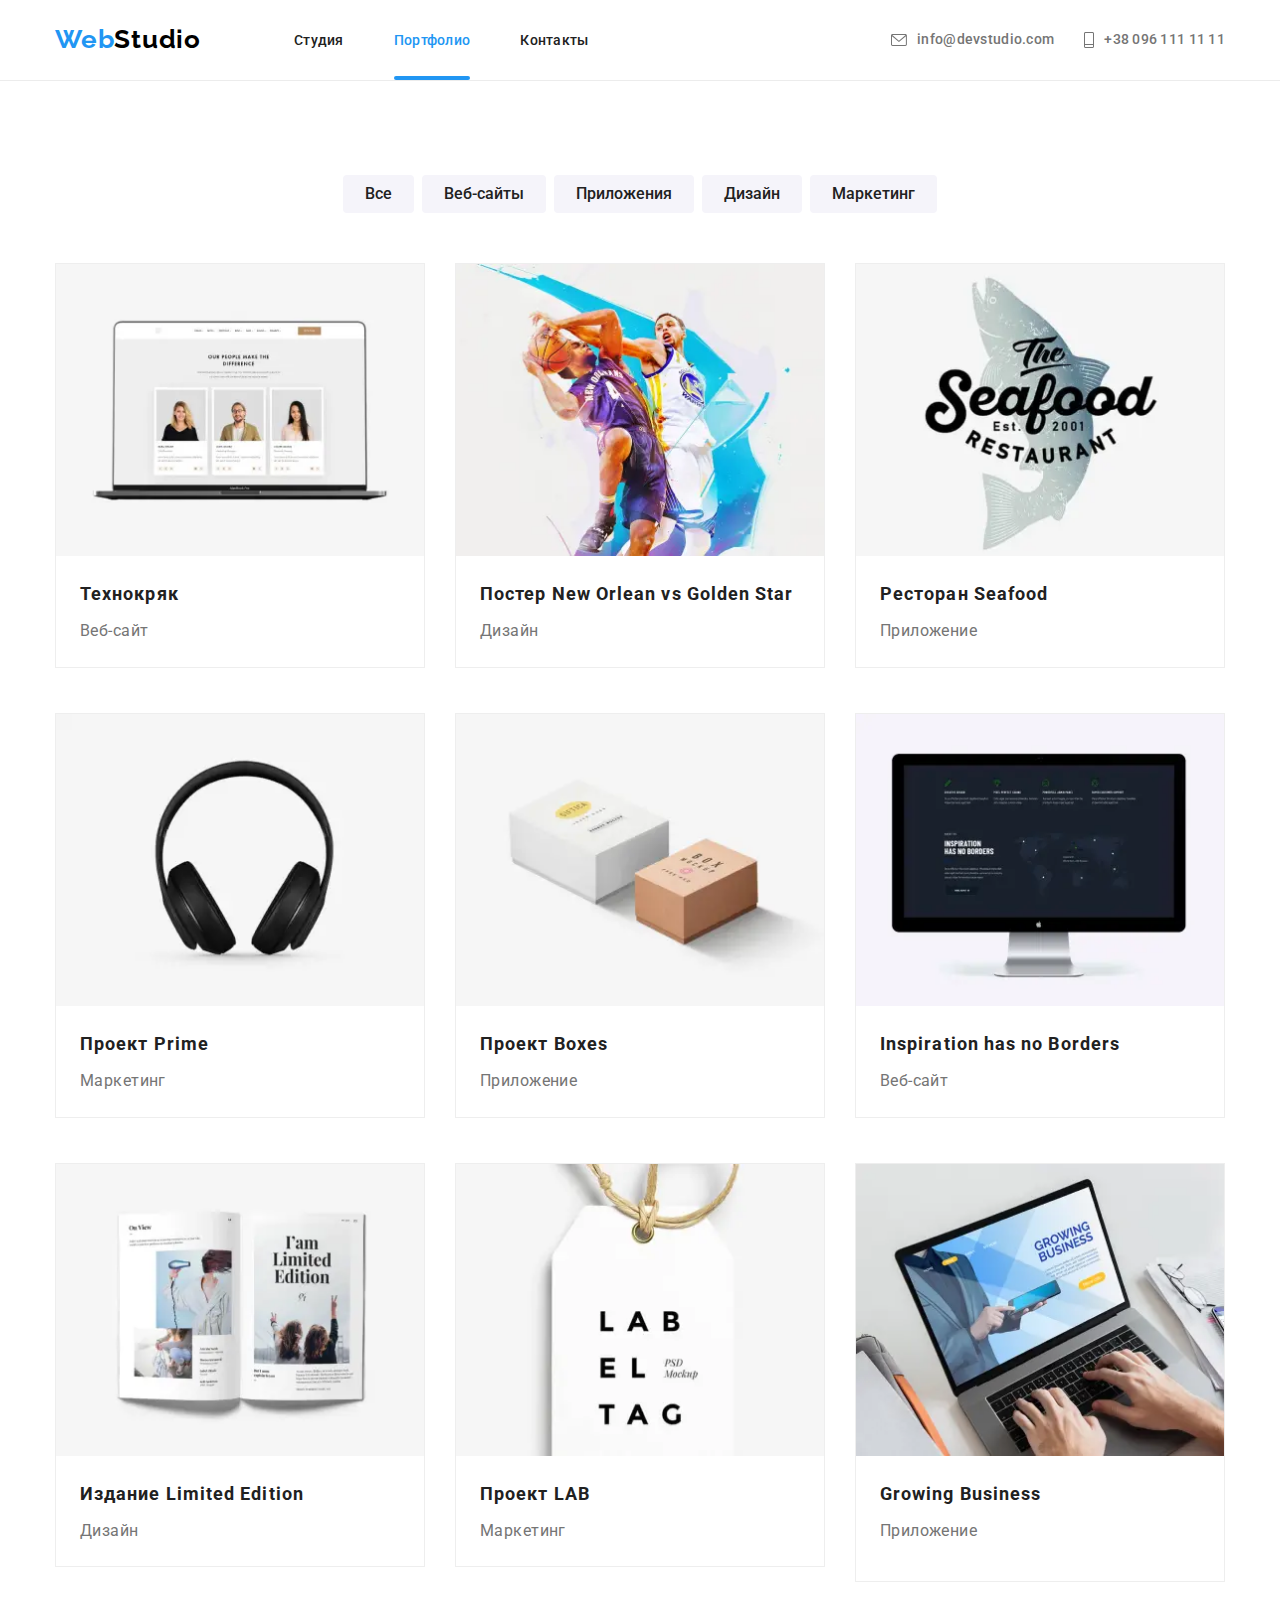
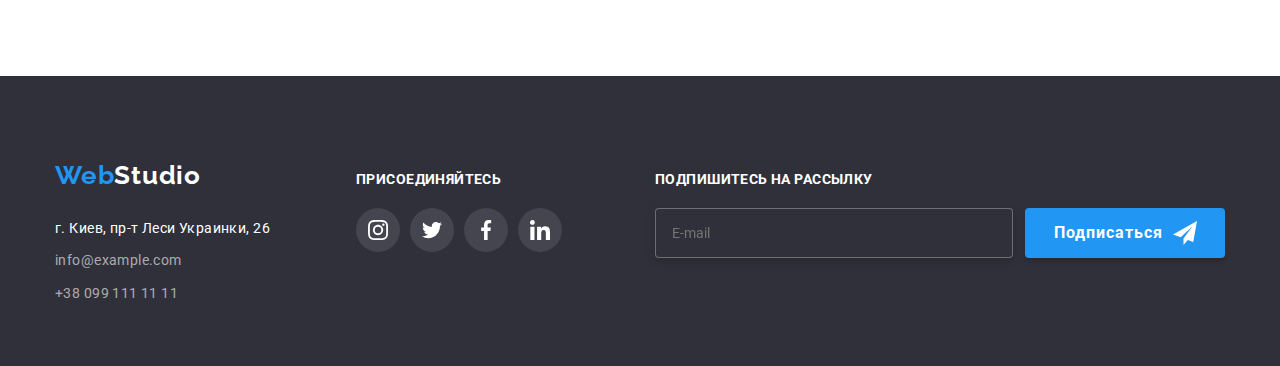
==== commit e516d654: "вносит правки ментора" ====
--- a/portfolio.html
+++ b/portfolio.html
@@ -55,7 +55,7 @@
                 <div class="mobile-menu__nav">
                     <ul class="mobile-nav">
                         <li class="mobile-nav__item"><a class="mobile-nav__link" href="./index.html">Студия</a></li>
-                        <li class="mobile-nav__item"><a class="mobile-nav__link" href="./portfolio.html">Портфолио</a></li>
+                        <li class="mobile-nav__item"><a class="mobile-nav__link mobile-nav__link--current" href="./portfolio.html">Портфолио</a></li>
                         <li class="mobile-nav__item"><a class="mobile-nav__link" href="">Контакты</a></li>
                     </ul>
                 </div>
@@ -131,24 +131,24 @@
                                     ./images/portfolio/portfolio-1-tablet@2x.jpg 2x"
                                     >
                                     <source
-                                    media="(min-width: 480px)"
-                                    srcset="
-                                    ./images/portfolio/portfolio-1-mobile.webp 1x,
-                                    ./images/portfolio/portfolio-1-mobile@2x.webp 2x"
-                                    type="image/webp"
-                                    >
-                                    <source
-                                    media="(min-width: 480px)"
-                                    srcset="
-                                    ./images/portfolio/portfolio-1-mobile.jpg 1x,
-                                    ./images/portfolio/portfolio-1-mobile@2x.jpg 2x"
+                                    media="(max-width: 767px)"
+                                    srcset="
+                                    ./images/portfolio/works-1.webp 1x,
+                                    ./images/portfolio/works-1@2x.webp 2x"
+                                    type="image/webp"
+                                    >
+                                    <source
+                                    media="(max-width: 767px)"
+                                    srcset="
+                                    ./images/portfolio/works-1.jpg 1x,
+                                    ./images/portfolio/works-1@2x.jpg 2x"
                                     >
                                     <img
                                     src="#"
                                     alt="Пример-1"
                                     />
                                 </picture>
-                                <!-- <img class="portfolio__img" src="./images/example-1.jpg" alt="Пример-1" width="370"> -->
+                                
                                 <p class="portfolio__text"> Технокряк это современная площадка распространения коронавируса. Компании используют эту платформу для цифрового шпионажа и атак на защищённые сервера конкурентов.</p>
                             </div>
                             
@@ -187,14 +187,14 @@
                                     ./images/portfolio/portfolio-2-tablet@2x.jpg 2x"
                                     >
                                     <source
-                                    media="(min-width: 480px)"
+                                    media="(max-width: 767px)"
                                     srcset="
                                     ./images/portfolio/portfolio-2-mobile.webp 1x,
                                     ./images/portfolio/portfolio-2-mobile@2x.webp 2x"
                                     type="image/webp"
                                     >
                                     <source
-                                    media="(min-width: 480px)"
+                                    media="(max-width: 767px)"
                                     srcset="
                                     ./images/portfolio/portfolio-2-mobile.jpg 1x,
                                     ./images/portfolio/portfolio-2-mobile@2x.jpg 2x"
@@ -204,7 +204,7 @@
                                     alt="Пример-2"
                                     />
                                 </picture>
-                                <!-- <img class="portfolio__img" src="./images/example-2.jpg" alt="Пример-2" width="370"> -->
+                                
                                 <p class="portfolio__text"> Технокряк это современная площадка распространения коронавируса. Компании используют эту платформу для цифрового шпионажа и атак на защищённые сервера конкурентов.</p>
                             </div>
                             
@@ -243,14 +243,14 @@
                                     ./images/portfolio/portfolio-3-tablet@2x.jpg 2x"
                                     >
                                     <source
-                                    media="(min-width: 480px)"
+                                    media="(max-width: 767px)"
                                     srcset="
                                     ./images/portfolio/portfolio-3-mobile.webp 1x,
                                     ./images/portfolio/portfolio-3-mobile@2x.webp 2x"
                                     type="image/webp"
                                     >
                                     <source
-                                    media="(min-width: 480px)"
+                                    media="(max-width: 767px)"
                                     srcset="
                                     ./images/portfolio/portfolio-3-mobile.jpg 1x,
                                     ./images/portfolio/portfolio-3-mobile@2x.jpg 2x"
@@ -260,7 +260,7 @@
                                     alt="Пример-3"
                                     />
                                 </picture>
-                                <!-- <img class="portfolio__img" src="./images/example-3.jpg" alt="Пример-3" width="370"> -->
+                                
                                 <p class="portfolio__text"> Технокряк это современная площадка распространения коронавируса. Компании используют эту платформу для цифрового шпионажа и атак на защищённые сервера конкурентов.</p>
                             </div>
                             
@@ -299,14 +299,14 @@
                                     ./images/portfolio/portfolio-4-tablet@2x.jpg 2x"
                                     >
                                     <source
-                                    media="(min-width: 480px)"
+                                    media="(max-width: 767px)"
                                     srcset="
                                     ./images/portfolio/portfolio-4-mobile.webp 1x,
                                     ./images/portfolio/portfolio-4-mobile@2x.webp 2x"
                                     type="image/webp"
                                     >
                                     <source
-                                    media="(min-width: 480px)"
+                                    media="(max-width: 767px)"
                                     srcset="
                                     ./images/portfolio/portfolio-4-mobile.jpg 1x,
                                     ./images/portfolio/portfolio-4-mobile@2x.jpg 2x"
@@ -316,7 +316,7 @@
                                     alt="Пример-4"
                                     />
                                 </picture>
-                                <!-- <img class="portfolio__img" src="./images/example-4.jpg" alt="Пример-4" width="370"> -->
+                                
                                 <p class="portfolio__text"> Технокряк это современная площадка распространения коронавируса. Компании используют эту платформу для цифрового шпионажа и атак на защищённые сервера конкурентов.</p>
                             </div>
                             
@@ -355,14 +355,14 @@
                                     ./images/portfolio/portfolio-5-tablet@2x.jpg 2x"
                                     >
                                     <source
-                                    media="(min-width: 480px)"
+                                    media="(max-width: 767px)"
                                     srcset="
                                     ./images/portfolio/portfolio-5-mobile.webp 1x,
                                     ./images/portfolio/portfolio-5-mobile@2x.webp 2x"
                                     type="image/webp"
                                     >
                                     <source
-                                    media="(min-width: 480px)"
+                                    media="(max-width: 767px)"
                                     srcset="
                                     ./images/portfolio/portfolio-5-mobile.jpg 1x,
                                     ./images/portfolio/portfolio-5-mobile@2x.jpg 2x"
@@ -372,7 +372,7 @@
                                     alt="Пример-5"
                                     />
                                 </picture>
-                                <!-- <img class="portfolio__img" src="./images/example-5.jpg" alt="Пример-5" width="370"> -->
+                                
                                 <p class="portfolio__text"> Технокряк это современная площадка распространения коронавируса. Компании используют эту платформу для цифрового шпионажа и атак на защищённые сервера конкурентов.</p>
                             </div>
                             
@@ -411,14 +411,14 @@
                                     ./images/portfolio/portfolio-6-tablet@2x.jpg 2x"
                                     >
                                     <source
-                                    media="(min-width: 480px)"
+                                    media="(max-width: 767px)"
                                     srcset="
                                     ./images/portfolio/portfolio-6-mobile.webp 1x,
                                     ./images/portfolio/portfolio-6-mobile@2x.webp 2x"
                                     type="image/webp"
                                     >
                                     <source
-                                    media="(min-width: 480px)"
+                                    media="(max-width: 767px)"
                                     srcset="
                                     ./images/portfolio/portfolio-6-mobile.jpg 1x,
                                     ./images/portfolio/portfolio-6-mobile@2x.jpg 2x"
@@ -428,7 +428,7 @@
                                     alt="Пример-6"
                                     />
                                 </picture>
-                                <!-- <img class="portfolio__img" src="./images/example-6.jpg" alt="Пример-6" width="370"> -->
+                                
                                 <p class="portfolio__text"> Технокряк это современная площадка распространения коронавируса. Компании используют эту платформу для цифрового шпионажа и атак на защищённые сервера конкурентов.</p>
                             </div>
                             
@@ -467,14 +467,14 @@
                                     ./images/portfolio/portfolio-7-tablet@2x.jpg 2x"
                                     >
                                     <source
-                                    media="(min-width: 480px)"
+                                    media="(max-width: 767px)"
                                     srcset="
                                     ./images/portfolio/portfolio-7-mobile.webp 1x,
                                     ./images/portfolio/portfolio-7-mobile@2x.webp 2x"
                                     type="image/webp"
                                     >
                                     <source
-                                    media="(min-width: 480px)"
+                                    media="(max-width: 767px)"
                                     srcset="
                                     ./images/portfolio/portfolio-7-mobile.jpg 1x,
                                     ./images/portfolio/portfolio-7-mobile@2x.jpg 2x"
@@ -484,7 +484,7 @@
                                     alt="Пример-7"
                                     />
                                 </picture>
-                                <!-- <img class="portfolio__img" src="./images/example-7.jpg" alt="Пример-7" width="370"> -->
+                                
                                 <p class="portfolio__text"> Технокряк это современная площадка распространения коронавируса. Компании используют эту платформу для цифрового шпионажа и атак на защищённые сервера конкурентов.</p>
                             </div>
                             
@@ -523,14 +523,14 @@
                                     ./images/portfolio/portfolio-8-tablet@2x.jpg 2x"
                                     >
                                     <source
-                                    media="(min-width: 480px)"
+                                    media="(max-width: 767px)"
                                     srcset="
                                     ./images/portfolio/portfolio-8-mobile.webp 1x,
                                     ./images/portfolio/portfolio-8-mobile@2x.webp 2x"
                                     type="image/webp"
                                     >
                                     <source
-                                    media="(min-width: 480px)"
+                                    media="(max-width: 767px)"
                                     srcset="
                                     ./images/portfolio/portfolio-8-mobile.jpg 1x,
                                     ./images/portfolio/portfolio-8-mobile@2x.jpg 2x"
@@ -540,7 +540,7 @@
                                     alt="Пример-8"
                                     />
                                 </picture>
-                                <!-- <img class="portfolio__img" src="./images/example-8.jpg" alt="Пример-8" width="370"> -->
+                                
                                 <p class="portfolio__text"> Технокряк это современная площадка распространения коронавируса. Компании используют эту платформу для цифрового шпионажа и атак на защищённые сервера конкурентов.</p>
                             </div>
                             
@@ -579,14 +579,14 @@
                                     ./images/portfolio/portfolio-9-tablet@2x.jpg 2x"
                                     >
                                     <source
-                                    media="(min-width: 480px)"
+                                    media="(max-width: 767px)"
                                     srcset="
                                     ./images/portfolio/portfolio-9-mobile.webp 1x,
                                     ./images/portfolio/portfolio-9-mobile@2x.webp 2x"
                                     type="image/webp"
                                     >
                                     <source
-                                    media="(min-width: 480px)"
+                                    media="(max-width: 767px)"
                                     srcset="
                                     ./images/portfolio/portfolio-9-mobile.jpg 1x,
                                     ./images/portfolio/portfolio-9-mobile@2x.jpg 2x"
@@ -596,7 +596,7 @@
                                     alt="Пример-9"
                                     />
                                 </picture>
-                                <!-- <img class="portfolio__img" src="./images/example-9.jpg" alt="Пример-9" width="370"> -->
+                                
                                 <p class="portfolio__text"> Технокряк это современная площадка распространения коронавируса. Компании используют эту платформу для цифрового шпионажа и атак на защищённые сервера конкурентов.</p>
                             </div>
                             
@@ -684,6 +684,6 @@
             
         </div>
     </footer>
-    
+    <script src="./js/mobile-menu.js"></script>
 </body>
 </html>--- a/css/main.min.css
+++ b/css/main.min.css
@@ -3,5 +3,5 @@
  Consolas,  'Liberation Mono',  Menlo,- monospace;font-size:1em}small{font-size:80%}sub,sup{font-size:75%;line-height:0;position:relative;vertical-align:baseline}sub{bottom:-0.25em}sup{top:-0.5em}table{text-indent:0;border-color:inherit}button,input,optgroup,select,textarea{font-family:inherit;font-size:100%;line-height:1.15;margin:0}button,select{text-transform:none}button,[type='button'],[type='reset'],[type='submit']{-webkit-appearance:button}::-moz-focus-inner{border-style:none;padding:0}:-moz-focusring{outline:1px dotted ButtonText}:-moz-ui-invalid{box-shadow:none}legend{padding:0}progress{vertical-align:baseline}::-webkit-inner-spin-button,::-webkit-outer-spin-button{height:auto}[type='search']{-webkit-appearance:textfield;outline-offset:-2px}::-webkit-search-decoration{-webkit-appearance:none}::-webkit-file-upload-button{-webkit-appearance:button;font:inherit}summary{display:list-item}.visually-hidden{position:absolute;width:1px;height:1px;margin:-1px;border:0;padding:0;white-space:nowrap;clip-path:inset(100%);clip:rect(0 0 0 0);overflow:hidden}body{background-color:var(--primary-bg-color);color:#757575;font-family:Roboto, sans-serif;letter-spacing:0.03em;font-size:14px;line-height:1.7}h1,h2,h3,p{margin:0px}ul{margin:0px;padding:0px;list-style:none}button{cursor:pointer}img{display:block;max-width:100%;height:auto}a{text-decoration:none}.container{padding-left:15px;padding-right:15px;margin:0 auto}@media screen and (min-width: 480px){.container{width:480px}}@media screen and (min-width: 768px){.container{width:768px}}@media screen and (min-width: 1200px){.container{width:1200px}}.logo{display:block;padding-top:24px;padding-bottom:25px;font-family:Raleway;font-weight:bold;font-size:26px;line-height:1.2;letter-spacing:0.03em;color:#2196F3}.section{padding-top:94px;padding-bottom:94px}@media screen and (max-width: 676px){.section{padding-top:60px;padding-bottom:60px}}.section__title{color:#212121;font-weight:700;font-size:36px;line-height:1.17;text-align:center;margin-bottom:50px}.backdrop{position:fixed;top:0;left:0;width:100%;height:100%;background-color:rgba(0,0,0,0.2);opacity:1;transition:opacity 250ms cubic-bezier(0.4, 0, 0.2, 1);z-index:1}.backdrop.is-hidden{opacity:0;pointer-events:none}.modal{position:absolute;top:50%;left:50%;transform:translate(-50%, -50%) scale(1);width:528px;height:581px;background:#fff;box-shadow:0px 1px 3px rgba(0,0,0,0.12),0px 1px 1px rgba(0,0,0,0.14),0px 2px 1px rgba(0,0,0,0.2);border-radius:4px}.backdrop.is-hidden .modal{transform:translate(-50%, -50%) scale(0.9)}.close-modal-button{display:flex;justify-content:center;align-items:center;position:absolute;top:8px;right:8px;width:30px;height:30px;background-color:#fff;border:1px solid rgba(0,0,0,0.1);border-radius:50%}.close-modal-icon{width:14px;height:14px;transition:fill 250ms cubic-bezier(0.4, 0, 0.2, 1)}.close-modal-button:hover .close-modal-icon,.close-modal-button:focus .close-modal-icon{fill:#2196F3}.modal-form{display:flex;flex-direction:column;padding:40px;text-align:left}.modal-form__title{display:inline-block;font-weight:700;font-size:20px;line-height:1.15;letter-spacing:0.03em;color:#212121;margin-bottom:12px}.modal-form__checkbox{position:absolute;width:1px;height:1px;margin:-1px;border:0;padding:0;white-space:nowrap;clip-path:inset(100%);clip:rect(0 0 0 0);overflow:hidden}.modal-form__label{font-size:12px;line-height:1.16;letter-spacing:0.01em;color:#757575}.modal-form .modal-form__label+.modal-form__label{margin-top:10px}.modal-form__wrapper{display:block;position:relative;margin-top:4px}.modal-form__input{width:100%;height:40px;padding-left:42px;border:1px solid rgba(33,33,33,0.2);border-radius:4px;transition:border 250ms cubic-bezier(0.4, 0, 0.2, 1)}.modal-form__input:focus,.modal-form__comment:focus{outline:none;border-color:#2196F3}.modal-form__comment{display:block;width:100%;height:120px;margin-top:4px;border:1px solid rgba(33,33,33,0.2);border-radius:4px;padding:12px 16px;resize:none;transition:border 250ms cubic-bezier(0.4, 0, 0.2, 1)}.modal-form__comment::placeholder{font-size:14px;line-height:1.14;letter-spacing:0.01em;color:rgba(117,117,117,0.5)}.modal-form__icon{display:block;position:absolute;top:50%;left:12px;width:18px;height:18px;transform:translateY(-50%);transition:fill 250ms cubic-bezier(0.4, 0, 0.2, 1)}.modal-form__input:focus+.modal-form__icon{fill:#2196F3}.modal-form__check{display:flex;justify-content:center;align-items:center;margin-top:20px;margin-bottom:30px}.modal-form__check::before{display:block;content:"";width:16px;height:15px;margin-right:7px;background-image:url(../images/check-off.svg);cursor:pointer;transition:background-image 250ms cubic-bezier(0.4, 0, 0.2, 1)}.modal-form__link{text-decoration:underline}.modal-form__checkbox:checked+.modal-form__check::before{background-image:url(../images/icon-check.svg)}.modal-form__checkbox:focus+.modal-form__check::before{fill:#2196F3}.modal-form__button{padding:10px 55px;font-weight:700;font-size:16px;line-height:1.87;letter-spacing:0.06em;align-self:center;color:#fff;background:#2196F3;box-shadow:0px 4px 4px rgba(0,0,0,0.15);border-radius:4px;border:none;transition:background-color 250ms cubic-bezier(0.4, 0, 0.2, 1)}.modal-form__button:hover,.modal-form__button:focus{background:#188CE8}.network{display:flex;justify-content:center}.network__link{display:flex;width:44px;height:44px;align-items:center;justify-content:center;border-radius:50%;transition:color 250ms cubic-bezier(0.4, 0, 0.2, 1),background-color 250ms cubic-bezier(0.4, 0, 0.2, 1)}.network__icon{width:20px;height:20px;fill:#AFB1B8}.network .network__item+.network__item{margin-left:10px}.burger{background-color:#fff;border:none;cursor:pointer;padding:0;line-height:0;transition:fill 250ms cubic-bezier(0.4, 0, 0.2, 1)}.burger:hover,.burger:focus{fill:#2196F3}@media screen and (min-width: 768px){.burger{display:none}}.mobile-menu{display:flex;flex-direction:column;justify-content:space-between;position:fixed;z-index:100;top:0;left:0;width:100vw;height:100vh;padding:48px 40px;opacity:0;visibility:hidden;pointer-events:none;background-color:#fff;transition:opasity 250ms cubic-bezier(0.4, 0, 0.2, 1),visibility 250ms cubic-bezier(0.4, 0, 0.2, 1)}.mobile-menu.is-open{opacity:1;visibility:visible;pointer-events:all}.close{position:absolute;top:10px;right:15px;background-color:#fff;border:none;cursor:pointer;padding:0;line-height:0;transition:fill 250ms cubic-bezier(0.4, 0, 0.2, 1)}.close:hover,.close:focus{fill:#2196F3}.burger__icon,.close__icon{width:40px;height:40px}.mobile-nav__item:not(:last-child){margin-bottom:32px}.mobile-nav__link{font-weight:500;font-size:40px;line-height:1.17;text-align:center;letter-spacing:0.02em;color:#212121;transition:color 250ms cubic-bezier(0.4, 0, 0.2, 1)}.mobile-nav__link:hover,.mobile-nav__link:focus{color:#2196F3}.mobile-menu__auth{display:block}.mobile-auth{margin-bottom:64px}.mobile-auth__item:not(:last-child){margin-bottom:32px}.mobile-auth__tel{font-weight:500;font-size:34px;line-height:1.17;letter-spacing:0.02em;color:#2196F3}.mobile-auth__mail{font-weight:500;font-size:24px;line-height:1.16;letter-spacing:0.02em;color:#757575}.mobile-auth__mail:hover,.mobile-auth__mail:focus{color:#2196F3}.mobile-network{display:flex}.mobile-network__link{padding:10px;font-weight:500;font-size:18px;line-height:1.22;letter-spacing:0.02em;color:#2196F3}.mobile-network__item:not(:last-child){border-right:1px solid rgba(33,33,33,0.2)}.page-header{border-bottom:1px solid #ECECEC}.page-header .container{display:flex;align-items:center;justify-content:space-between}.main-nav{display:flex}.page-header__logo{color:#000000}.site-nav{display:flex}.site-nav--margin{margin-left:93px}@media screen and (max-width: 767px){.site-nav{display:none}}@media (min-width: 768px) and (max-width: 1199px){.site-nav{margin-left:88px}}.site-nav .site-nav__item+.site-nav__item{margin-left:50px}.site-nav__link{display:block;padding-top:32px;padding-bottom:32px;color:#212121;font-weight:500;line-height:1.17;letter-spacing:0.02em;transition:color 250ms cubic-bezier(0.4, 0, 0.2, 1)}.site-nav__link:hover,.site-nav__link:focus{color:#2196F3}.site-nav__link::after{content:"";position:absolute;left:0;bottom:0;display:block;width:100%;height:4px;background-color:#2196F3;border-radius:2px;opacity:0}.site-nav__link--current{color:#2196F3;position:relative}.site-nav__link--current::after{opacity:1}@media screen and (max-width: 767px){.auth-nav{display:none}}@media (min-width: 768px) and (max-width: 1199px){.auth-nav{display:flex;flex-direction:column;justify-content:flex-start;margin-left:auto}}@media screen and (min-width: 1200px){.auth-nav{display:flex;justify-content:center;align-items:center}}@media (min-width: 768px) and (max-width: 1199px){.auth-nav__item:not(:last-child){margin-bottom:10px}}@media (min-width: 1200px){.auth-nav .auth-nav__item+.auth-nav__item{margin-left:30px}}.auth-nav__link{display:flex;align-items:center;color:#757575;font-weight:500;line-height:1.14;letter-spacing:0.02em;transition:color 250ms cubic-bezier(0.4, 0, 0.2, 1)}@media screen and (min-width: 1200px){.auth-nav__link{padding-top:32px;padding-bottom:32px}}.auth-nav__link:hover,.auth-nav__link:focus{color:#2196F3;fill:#2196F3}.auth-nav__mail{width:16px;height:12px;margin-right:10px;fill:currentColor}@media (min-width: 768px) and (max-width: 1199px){.auth-nav__mail{width:14px;height:10px}}.auth-nav__tel{width:10px;height:16px;margin-right:10px;fill:currentColor}@media (min-width: 768px) and (max-width: 1199px){.auth-nav__tel{width:10px;height:14px}}.hero{max-width:480px;height:400px;padding-top:118px;padding-bottom:118px;margin-left:auto;margin-right:auto;background-color:#C4C4C4;text-align:center;background-image:linear-gradient(rgba(47,48,58,0.4), rgba(47,48,58,0.4)),url("../images/hero/hero-mobile.jpg");background-repeat:no-repeat;background-position:center;background-size:cover}@media screen and (min-device-pixel-ratio: 2), (min-resolution: 192dpi), (min-resolution: 2dppx){.hero{background-image:url("../images/hero/hero-mobile@2x.jpg")}}@media screen and (min-width: 768px){.hero{max-width:768px;background-image:linear-gradient(rgba(47,48,58,0.4), rgba(47,48,58,0.4)),url("../images/hero/hero-desktop.jpg")}}@media screen and (min-width: 768px) and (min-device-pixel-ratio: 2), screen and (min-width: 768px) and (min-resolution: 192dpi), screen and (min-width: 768px) and (min-resolution: 2dppx){.hero{background-image:url("../images/hero/hero-tablet@2x.jpg")}}@media screen and (min-width: 1200px){.hero{max-width:1600px;height:600px;padding-top:200px;padding-bottom:200px;background-image:linear-gradient(rgba(47,48,58,0.4), rgba(47,48,58,0.4)),url("../images/hero/hero-desktop.jpg")}}@media screen and (min-width: 1200px) and (min-device-pixel-ratio: 2), screen and (min-width: 1200px) and (min-resolution: 192dpi), screen and (min-width: 1200px) and (min-resolution: 2dppx){.hero{background-image:url("../images/hero/hero-desktop@2x.jpg")}}.hero__title{color:#fff;margin:0 auto;margin-bottom:30px;width:360px;font-weight:900;font-size:26px;line-height:1.6;letter-spacing:0.06em;text-transform:uppercase}.hero__button{padding:10px 32px;font-weight:700;font-size:16px;line-height:1.87;letter-spacing:0.06em;color:#fff;box-shadow:0px 4px 4px rgba(0,0,0,0.15);border-radius:4px;border:none;background-color:#2196F3;transition:background-color 250ms cubic-bezier(0.4, 0, 0.2, 1)}.hero__button:hover,.hero__button:focus{background-color:#118CE8}@media screen and (max-width: 767px){.feature{display:block;margin-bottom:60px}}@media screen and (min-width: 768px){.feature{display:flex;flex-wrap:wrap;margin:-15px}}@media screen and (max-width: 767px){.feature__item:not(:last-child){margin-bottom:30px}}@media screen and (min-width: 768px){.feature__item{margin:15px;flex-basis:calc((100% - 60px) / 2)}}@media screen and (min-width: 1200px){.feature__item{flex-basis:calc((100% - 120px) / 4)}}.feature__title{text-align:center;color:#212121;font-weight:700;line-height:1.1;margin-bottom:10px;text-transform:uppercase}@media screen and (min-width: 768px){.feature__title{text-align:left}}.feature__wrapper{display:flex;align-items:center;justify-content:center;height:120px;margin-bottom:30px;padding:25px 0;border-radius:4px;background-color:#F5F4FA}.feature__icon{width:70px;height:70px}@media screen and (max-width: 1199px){.business{display:none}}.section--other-padding{padding-top:0px}.business-list{display:flex;justify-content:space-between}.business-list__text{position:absolute;bottom:27px;left:83px;font-weight:700;font-size:14px;line-height:1.14;letter-spacing:0.03em;text-transform:uppercase;color:#fff}.business-list__work{position:relative}.business-list__work::before{display:block;position:absolute;content:"";width:100%;bottom:0;left:0;height:70px;background:rgba(47,48,58,0.8)}.section--background{background-color:#F5F4FA}@media screen and (max-width: 767px){.team-list{display:block}}@media screen and (min-width: 768px){.team-list{display:flex;flex-wrap:wrap;margin:-15px}}@media screen and (min-width: 1200px){.team-list{display:flex;justify-content:space-between}}.team-list__title{color:#212121;font-weight:500;font-size:16px;line-height:1.2;text-align:center;margin-bottom:10px}.team-list__item{background-color:#fff;box-shadow:0px 1px 3px rgba(0,0,0,0.12),0px 1px 1px rgba(0,0,0,0.14),0px 2px}@media screen and (max-width: 767px){.team-list__item:not(:last-child){margin-bottom:30px}}@media screen and (min-width: 768px){.team-list__item{width:354px;margin:15px;flex-basis:calc((100%-60px) / 2)}}@media screen and (min-width: 1200px){.team-list__item{flex-basis:calc((100% - 120px) / 4)}}.team-list__info{padding-top:30px;padding-bottom:30px}.team-list__text{font-weight:400;font-size:16px;line-height:1.2;text-align:center}.team-list__network{margin-top:16px}.network__link:hover,.network__link:focus{background-color:#2196F3}.network__link:hover .network__icon,.network__link:focus .network__icon{fill:#fff}.clients-list{display:flex}@media screen and (max-width: 767px){.clients-list{flex-wrap:wrap;margin:-15px}}@media (min-width: 768px) and (max-width: 1199px){.clients-list{flex-wrap:wrap;margin:-15px}}@media screen and (min-width: 1200px){.clients-list{margin:-15px}}@media screen and (max-width: 767px){.clients-list__item{margin:15px;flex-basis:calc((100% - 60px) / 2)}}@media (min-width: 768px) and (max-width: 1199px){.clients-list__item{margin:15px;flex-basis:calc((100% - 90px) / 3)}}@media screen and (min-width: 1200px){.clients-list__item{margin:15px;flex-basis:calc((100% - 150px) / 6)}}.clients-list__link{display:flex;align-items:center;justify-content:center;height:92px;border:1px solid #AFB1B8;border-radius:4px;color:#AFB1B8;transition:color 250ms cubic-bezier(0.4, 0, 0.2, 1),border 250ms cubic-bezier(0.4, 0, 0.2, 1)}.clients-list__link:hover,.clients-list__link:focus{color:#2196F3;border:1px solid #2196F3}.clients-list__icon{width:106px;height:60px;fill:currentColor}.footer{padding-top:60px;padding-bottom:60px;background-color:#2F303A}@media screen and (max-width: 767px){.footer__container{display:block;text-align:center}}@media (min-width: 768px) and (max-width: 1199px){.footer__container{display:flex;flex-wrap:wrap;align-items:baseline}}@media screen and (min-width: 1200px){.footer__container{display:flex;align-items:baseline}}.footer__logo{color:#fff}.contacts__adress{color:#fff}@media (min-width: 768px) and (max-width: 1199px){.left{margin-left:76px}}@media (min-width: 768px) and (max-width: 1199px){.left{display:flex;flex-direction:column;align-items:center;justify-content:center}}@media screen and (min-width: 1200px){.left{width:231px}}.contacts__mail,.contacts__tel{color:rgba(255,255,255,0.6);transition:color 250ms cubic-bezier(0.4, 0, 0.2, 1)}.contacts__mail:hover,.contacts__mail:focus,.contacts__tel:hover,.contacts__tel:focus{color:#fff}.address{font-style:normal}@media screen and (max-width: 767px){.address{margin-bottom:60px}}@media (min-width: 768px) and (max-width: 1199px){.contacts{display:flex;flex-direction:column;align-items:center;justify-content:center}}.contacts__item:not(:last-child){margin-bottom:9px}@media screen and (max-width: 1199px){.contacts__item:not(:last-child){margin-bottom:8px}}@media (min-width: 768px) and (max-width: 1199px){.footer__right{display:flex;flex-direction:column;align-items:center;justify-content:center}}@media screen and (min-width: 1200px){.footer__right{margin-left:70px}}@media screen and (max-width: 767px){.right{margin-bottom:60px}}@media (min-width: 768px) and (max-width: 1199px){.right{margin-left:165px}}@media screen and (min-width: 1200px){.right{width:206px}}.right__title{font-weight:700;font-size:14px;line-height:1.14;letter-spacing:0.03em;text-transform:uppercase;color:#fff;margin-bottom:20px}.network{display:flex;justify-content:center}.network__link{display:flex;width:44px;height:44px;align-items:center;justify-content:center;color:#fff;border-radius:50%;transition:background-color 250ms cubic-bezier(0.4, 0, 0.2, 1)}.network__link--background{background-color:rgba(255,255,255,0.1)}.network__icon{width:20px;height:20px;color:currentColor}.network__icon--fill{fill:#fff}.network .network__item+.network__item{margin-left:10px}.network__link:hover,.network__link:focus{background-color:#2196F3}@media (min-width: 768px) and (max-width: 1199px){.footer-mailing{text-align:center;margin-left:166px;margin-top:60px}}@media screen and (min-width: 1200px){.footer-mailing{display:flex;flex-direction:column;margin-left:93px}}@media (min-width: 768px) and (max-width: 1199px){.footer-form{display:flex;flex-direction:column;width:450px;align-items:center;justify-content:center}}@media screen and (min-width: 1200px){.footer-form{display:flex}}.footer-mailin-accent{display:block;margin-bottom:20px;font-weight:700;font-size:14px;line-height:1.14;letter-spacing:0.03em;text-transform:uppercase;color:#fff}.footer-form__input{width:358px;height:50px;padding:15px 16px;background-color:#2F303A;border:1px solid rgba(255,255,255,0.3);filter:drop-shadow(0px 4px 4px rgba(0,0,0,0.15));border-radius:4px;transition:border 250ms cubic-bezier(0.4, 0, 0.2, 1)}@media screen and (max-width: 767px){.footer-form__input{width:100%;margin-bottom:20px}}@media (min-width: 768px) and (max-width: 1199px){.footer-form__input{margin-bottom:20px}}.footer-form__input:focus{outline:none;border-color:#2196F3}.footer-form__label::placeholder{font-size:16px;line-height:1.25;letter-spacing:0.03em;color:rgba(255,255,255,0.6)}.footer-form__button{display:flex;justify-content:center;align-items:center;width:200px;height:50px;padding:10px 28px 10px 29px;font-weight:700;font-size:16px;line-height:1.87;letter-spacing:0.06em;color:#fff;background:#2196F3;box-shadow:0px 4px 4px rgba(0,0,0,0.15);border-radius:4px;border:transparent;cursor:pointer;transition:background-color 250ms cubic-bezier(0.4, 0, 0.2, 1)}@media screen and (max-width: 767px){.footer-form__button{margin:0 auto}}@media screen and (min-width: 1200px){.footer-form__button{margin-left:12px}}.footer-form__button:hover,.footer-form__button:focus{background-color:#118CE8}.footer-form__icon{width:24px;height:24px;margin-left:10px}.filter{display:flex;flex-wrap:wrap}@media screen and (max-width: 767px){.filter{display:flex;flex-wrap:wrap}}@media screen and (min-width: 768px){.filter{display:flex;justify-content:center}}.filter__button{font-weight:500;font-size:16px;padding:6px 22px;min-width:auto;line-height:1.6;text-align:center;background-color:#F5F4FA;color:#212121;border-radius:4px;border:none;transition:background-color 250ms cubic-bezier(0.4, 0, 0.2, 1),color 250ms cubic-bezier(0.4, 0, 0.2, 1),box-shadow 250ms cubic-bezier(0.4, 0, 0.2, 1)}.filter__button:hover,.filter__button:focus{color:#fff;background-color:#2196F3;box-shadow:0px 3px 1px rgba(0,0,0,0.1),0px 1px 2px rgba(0,0,0,0.08),0px 2px 2px rgba(0,0,0,0.12)}.filter__item:not(:last-child){margin:0 8px 15px 0}@media screen and (max-width: 767px){.filter__item:nth-child(n+5){margin-bottom:40px}}@media screen and (min-width: 768px){.filter__item{margin-bottom:30px}}@media screen and (min-width: 1200px){.filter__item{margin-bottom:50px}}@media screen and (max-width: 767px){.portfolio{display:block;margin-bottom:60px}}@media screen and (min-width: 768px){.portfolio{display:flex;flex-wrap:wrap;margin:-15px}}.portfolio__item{width:370px;margin-bottom:30px;border:1px solid #EEEEEE}@media screen and (min-width: 768px){.portfolio__item{width:354px;margin:15px;flex-basis:calc((100% - 60px) / 2)}}@media screen and (min-width: 1200px){.portfolio__item{width:370px;flex-basis:calc((100% - 90px) / 3)}}.portfolio__info{padding:20px 24px}.portfolio__title{color:#212121;font-weight:700;font-size:18px;line-height:2;letter-spacing:0.06em;margin-bottom:4px}.portfolio__description{font-size:16px;line-height:1.9;color:#757575}.portfolio__link{display:block}.portfolio__item:hover,.portfolio__item:focus{box-shadow:0px 1px 1px rgba(0,0,0,0.12),0px 4px 4px rgba(0,0,0,0.06),1px 4px 6px rgba(0,0,0,0.16);transition:box-shadow 250ms cubic-bezier(0.4, 0, 0.2, 1)}.portfolio__box{position:relative;width:100%;height:100%;background-color:rgba(33,150,243,0.9);overflow:hidden}.portfolio__text{position:absolute;top:0;left:0;height:100%;padding:63px 24px;font-size:18px;line-height:1.56;letter-spacing:0.03em;color:#fff;background-color:rgba(33,150,243,0.9);transform:translateY(100%);transition:transform 250ms cubic-bezier(0.4, 0, 0.2, 1)}.portfolio__link:hover .portfolio__text,.portfolio__link:focus .portfolio__text{transform:translateY(0)}
+ monospace;font-size:1em}small{font-size:80%}sub,sup{font-size:75%;line-height:0;position:relative;vertical-align:baseline}sub{bottom:-0.25em}sup{top:-0.5em}table{text-indent:0;border-color:inherit}button,input,optgroup,select,textarea{font-family:inherit;font-size:100%;line-height:1.15;margin:0}button,select{text-transform:none}button,[type='button'],[type='reset'],[type='submit']{-webkit-appearance:button}::-moz-focus-inner{border-style:none;padding:0}:-moz-focusring{outline:1px dotted ButtonText}:-moz-ui-invalid{box-shadow:none}legend{padding:0}progress{vertical-align:baseline}::-webkit-inner-spin-button,::-webkit-outer-spin-button{height:auto}[type='search']{-webkit-appearance:textfield;outline-offset:-2px}::-webkit-search-decoration{-webkit-appearance:none}::-webkit-file-upload-button{-webkit-appearance:button;font:inherit}summary{display:list-item}.visually-hidden{position:absolute;width:1px;height:1px;margin:-1px;border:0;padding:0;white-space:nowrap;clip-path:inset(100%);clip:rect(0 0 0 0);overflow:hidden}body{background-color:var(--primary-bg-color);color:#757575;font-family:Roboto, sans-serif;letter-spacing:0.03em;font-size:14px;line-height:1.7}h1,h2,h3,p{margin:0px}ul{margin:0px;padding:0px;list-style:none}button{cursor:pointer}img{display:block;max-width:100%;height:auto}a{text-decoration:none}.container{padding-left:15px;padding-right:15px;margin:0 auto}@media screen and (min-width: 480px){.container{width:480px}}@media screen and (min-width: 768px){.container{width:768px}}@media screen and (min-width: 1200px){.container{width:1200px}}.logo{display:block;padding-top:24px;padding-bottom:25px;font-family:Raleway;font-weight:bold;font-size:26px;line-height:1.2;letter-spacing:0.03em;color:#2196F3}.logo--footer{display:block;margin-bottom:20px;font-family:Raleway;font-weight:bold;font-size:26px;line-height:1.2;letter-spacing:0.03em;color:#2196F3}.section{padding-top:60px;padding-bottom:60px}@media screen and (min-width: 1200px){.section{padding-top:94px;padding-bottom:94px}}.section__title{color:#212121;font-weight:700;font-size:28px;line-height:1.17;text-align:center;margin-bottom:30px}@media screen and (min-width: 1200px){.section__title{font-size:36px;line-height:1.17;margin-bottom:50px}}.backdrop{position:fixed;top:0;left:0;width:100%;height:100%;background-color:rgba(0,0,0,0.2);opacity:1;transition:opacity 250ms cubic-bezier(0.4, 0, 0.2, 1);z-index:1}.backdrop.is-hidden{opacity:0;pointer-events:none}.modal{position:absolute;top:50%;left:50%;transform:translate(-50%, -50%) scale(1);background:#fff;box-shadow:0px 1px 3px rgba(0,0,0,0.12),0px 1px 1px rgba(0,0,0,0.14),0px 2px 1px rgba(0,0,0,0.2);border-radius:4px}@media screen and (max-width: 1199px){.modal{position:absolute;top:50%;left:50%;transform:translate(-50%, -50%);min-width:450px;min-height:609px}}@media screen and (min-width: 1200px){.modal{min-width:528px;min-height:581px}}.backdrop.is-hidden .modal{transform:translate(-50%, -50%) scale(0.9)}.close-modal-button{display:flex;justify-content:center;align-items:center;position:absolute;top:8px;right:8px;width:30px;height:30px;background-color:#fff;border:1px solid rgba(0,0,0,0.1);border-radius:50%}.close-modal-icon{width:14px;height:14px;transition:fill 250ms cubic-bezier(0.4, 0, 0.2, 1)}.close-modal-button:hover .close-modal-icon,.close-modal-button:focus .close-modal-icon{fill:#2196F3}.modal-form{display:flex;flex-direction:column;padding:40px;text-align:left}.modal-form__title{display:inline-block;font-weight:700;font-size:20px;line-height:1.15;letter-spacing:0.03em;color:#212121;margin-bottom:12px}@media screen and (max-width: 1199px){.modal-form__title{text-align:center}}.modal-form__checkbox{position:absolute;width:1px;height:1px;margin:-1px;border:0;padding:0;white-space:nowrap;clip-path:inset(100%);clip:rect(0 0 0 0);overflow:hidden}.modal-form__label{font-size:12px;line-height:1.16;letter-spacing:0.01em;color:#757575}.modal-form .modal-form__label+.modal-form__label{margin-top:10px}.modal-form__wrapper{display:block;position:relative;margin-top:4px}.modal-form__input{width:100%;height:40px;padding-left:42px;border:1px solid rgba(33,33,33,0.2);border-radius:4px;transition:border 250ms cubic-bezier(0.4, 0, 0.2, 1)}.modal-form__input:focus,.modal-form__comment:focus{outline:none;border-color:#2196F3}.modal-form__comment{display:block;width:100%;height:120px;margin-top:4px;border:1px solid rgba(33,33,33,0.2);border-radius:4px;padding:12px 16px;resize:none;transition:border 250ms cubic-bezier(0.4, 0, 0.2, 1)}.modal-form__comment::placeholder{font-size:14px;line-height:1.14;letter-spacing:0.01em;color:rgba(117,117,117,0.5)}.modal-form__icon{display:block;position:absolute;top:50%;left:12px;width:18px;height:18px;transform:translateY(-50%);transition:fill 250ms cubic-bezier(0.4, 0, 0.2, 1)}.modal-form__input:focus+.modal-form__icon{fill:#2196F3}.modal-form__check{font-size:12px;line-height:1.16px;display:flex;justify-content:center;align-items:center;margin-top:20px;margin-bottom:30px}@media screen and (min-width: 1200px){.modal-form__check{font-size:14px;line-height:1.71px}}.modal-form__check::before{display:block;content:"";width:16px;height:15px;margin-right:7px;background-image:url(../images/check-off.svg);cursor:pointer;transition:background-image 250ms cubic-bezier(0.4, 0, 0.2, 1)}.modal-form__link{text-decoration:underline}.modal-form__checkbox:checked+.modal-form__check::before{background-image:url(../images/icon-check.svg)}.modal-form__checkbox:focus+.modal-form__check::before{fill:#2196F3}.modal-form__button{padding:10px 55px;font-weight:700;font-size:16px;line-height:1.87;letter-spacing:0.06em;align-self:center;color:#fff;background:#2196F3;box-shadow:0px 4px 4px rgba(0,0,0,0.15);border-radius:4px;border:none;transition:background-color 250ms cubic-bezier(0.4, 0, 0.2, 1)}.modal-form__button:hover,.modal-form__button:focus{background:#188CE8}.network{display:flex;justify-content:center}.network__link{display:flex;width:44px;height:44px;align-items:center;justify-content:center;border-radius:50%;transition:color 250ms cubic-bezier(0.4, 0, 0.2, 1),background-color 250ms cubic-bezier(0.4, 0, 0.2, 1)}.network__icon{width:20px;height:20px;fill:#AFB1B8}.network .network__item+.network__item{margin-left:10px}.burger{background-color:#fff;border:none;cursor:pointer;padding:0;line-height:0;transition:fill 250ms cubic-bezier(0.4, 0, 0.2, 1)}.burger:hover,.burger:focus{fill:#2196F3}@media screen and (min-width: 768px){.burger{display:none}}.mobile-menu{display:flex;flex-direction:column;justify-content:space-between;position:fixed;z-index:100;top:0;left:0;width:100vw;height:100vh;padding:48px 40px;opacity:0;visibility:hidden;pointer-events:none;background-color:#fff;transition:opasity 250ms cubic-bezier(0.4, 0, 0.2, 1),visibility 250ms cubic-bezier(0.4, 0, 0.2, 1)}.mobile-menu.is-open{opacity:1;visibility:visible;pointer-events:all}.close{position:absolute;top:10px;right:15px;background-color:#fff;border:none;cursor:pointer;padding:0;line-height:0;transition:fill 250ms cubic-bezier(0.4, 0, 0.2, 1)}.close:hover,.close:focus{fill:#2196F3}.burger__icon,.close__icon{width:40px;height:40px}.mobile-nav__item:not(:last-child){margin-bottom:32px}.mobile-nav__link{font-weight:500;font-size:40px;line-height:1.17;text-align:center;letter-spacing:0.02em;color:#212121;transition:color 250ms cubic-bezier(0.4, 0, 0.2, 1)}.mobile-nav__link:hover,.mobile-nav__link:focus{color:#2196F3}.mobile-nav__link--current{color:#2196F3}.mobile-menu__auth{display:block}.mobile-auth{margin-bottom:64px}.mobile-auth__item:not(:last-child){margin-bottom:32px}.mobile-auth__tel{font-weight:500;font-size:34px;line-height:1.17;letter-spacing:0.02em;color:#2196F3}.mobile-auth__mail{font-weight:500;font-size:24px;line-height:1.16;letter-spacing:0.02em;color:#757575}.mobile-auth__mail:hover,.mobile-auth__mail:focus{color:#2196F3}.mobile-network{display:flex}.mobile-network__link{padding:10px;font-weight:500;font-size:18px;line-height:1.22;letter-spacing:0.02em;color:#2196F3}@media screen and (max-width: 479px){.mobile-network__link{font-size:4vw}}.mobile-network__item:not(:last-child){border-right:1px solid rgba(33,33,33,0.2)}.page-header{border-bottom:1px solid #ECECEC}.page-header .container{display:flex;align-items:center;justify-content:space-between}.main-nav{display:flex}.page-header__logo{color:#000000}.site-nav{display:flex}.site-nav--margin{margin-left:93px}@media screen and (max-width: 767px){.site-nav{display:none}}@media (min-width: 768px) and (max-width: 1199px){.site-nav{margin-left:88px}}.site-nav .site-nav__item+.site-nav__item{margin-left:50px}.site-nav__link{display:block;padding-top:32px;padding-bottom:32px;color:#212121;font-weight:500;line-height:1.17;letter-spacing:0.02em;transition:color 250ms cubic-bezier(0.4, 0, 0.2, 1)}.site-nav__link:hover,.site-nav__link:focus{color:#2196F3}.site-nav__link::after{content:"";position:absolute;left:0;bottom:0;display:block;width:100%;height:4px;background-color:#2196F3;border-radius:2px;opacity:0}.site-nav__link--current{color:#2196F3;position:relative}.site-nav__link--current::after{opacity:1}@media screen and (max-width: 767px){.auth-nav{display:none}}@media screen and (min-width: 1200px){.auth-nav{display:flex;justify-content:center;align-items:center}}@media (min-width: 768px) and (max-width: 1199px){.auth-nav__item:not(:last-child){margin-bottom:10px}}@media (min-width: 1200px){.auth-nav .auth-nav__item+.auth-nav__item{margin-left:30px}}.auth-nav__link{display:flex;align-items:center;color:#757575;font-weight:500;line-height:1.14;letter-spacing:0.02em;transition:color 250ms cubic-bezier(0.4, 0, 0.2, 1)}@media screen and (min-width: 1200px){.auth-nav__link{padding-top:32px;padding-bottom:32px}}.auth-nav__link:hover,.auth-nav__link:focus{color:#2196F3;fill:#2196F3}.auth-nav__mail{width:16px;height:12px;margin-right:10px;fill:currentColor}@media (min-width: 768px) and (max-width: 1199px){.auth-nav__mail{width:14px;height:10px}}.auth-nav__tel{width:10px;height:16px;margin-right:10px;fill:currentColor}@media (min-width: 768px) and (max-width: 1199px){.auth-nav__tel{width:10px;height:14px}}.hero{max-width:1600px;height:400px;padding-top:118px;padding-bottom:118px;margin-left:auto;margin-right:auto;background-color:#C4C4C4;text-align:center;background-image:linear-gradient(rgba(47,48,58,0.4), rgba(47,48,58,0.4)),url("../images/hero/hero-mobile.jpg");background-repeat:no-repeat;background-position:center;background-size:cover}@media screen and (min-device-pixel-ratio: 2), (min-resolution: 192dpi), (min-resolution: 2dppx){.hero{background-image:linear-gradient(rgba(47,48,58,0.4), rgba(47,48,58,0.4)),url("../images/hero/hero-mobile@2x.jpg")}}@media screen and (min-width: 768px){.hero{background-image:linear-gradient(rgba(47,48,58,0.4), rgba(47,48,58,0.4)),url("../images/hero/hero-desktop.jpg")}}@media screen and (min-width: 768px) and (min-device-pixel-ratio: 2), screen and (min-width: 768px) and (min-resolution: 192dpi), screen and (min-width: 768px) and (min-resolution: 2dppx){.hero{background-image:linear-gradient(rgba(47,48,58,0.4), rgba(47,48,58,0.4)),url("../images/hero/hero-tablet@2x.jpg")}}@media screen and (min-width: 1200px){.hero{max-width:1600px;height:600px;padding-top:200px;padding-bottom:200px;background-image:linear-gradient(rgba(47,48,58,0.4), rgba(47,48,58,0.4)),url("../images/hero/hero-desktop.jpg")}}@media screen and (min-width: 1200px) and (min-device-pixel-ratio: 2), screen and (min-width: 1200px) and (min-resolution: 192dpi), screen and (min-width: 1200px) and (min-resolution: 2dppx){.hero{background-image:linear-gradient(rgba(47,48,58,0.4), rgba(47,48,58,0.4)),url("../images/hero/hero-desktop@2x.jpg")}}.hero__title{color:#fff;margin:0 auto;margin-bottom:30px;width:360px;font-weight:900;font-size:26px;line-height:1.6;letter-spacing:0.06em;text-transform:uppercase}.hero__button{padding:10px 32px;font-weight:700;font-size:16px;line-height:1.87;letter-spacing:0.06em;color:#fff;box-shadow:0px 4px 4px rgba(0,0,0,0.15);border-radius:4px;border:none;background-color:#2196F3;transition:background-color 250ms cubic-bezier(0.4, 0, 0.2, 1)}.hero__button:hover,.hero__button:focus{background-color:#118CE8}@media screen and (max-width: 767px){.feature{display:block}}@media screen and (min-width: 768px){.feature{display:flex;flex-wrap:wrap;margin:-15px}}@media screen and (max-width: 767px){.feature__item:not(:last-child){margin-bottom:30px}}@media screen and (min-width: 768px){.feature__item{margin:15px;flex-basis:calc((100% - 60px) / 2)}}@media screen and (min-width: 1200px){.feature__item{flex-basis:calc((100% - 120px) / 4)}}.feature__title{text-align:center;color:#212121;font-weight:700;line-height:1.1;margin-bottom:10px;text-transform:uppercase}@media screen and (min-width: 768px){.feature__title{text-align:left}}.feature__wrapper{display:flex;align-items:center;justify-content:center;height:120px;margin-bottom:30px;padding:25px 0;border-radius:4px;background-color:#F5F4FA}.feature__icon{width:70px;height:70px}@media screen and (max-width: 1199px){.business{display:none}}.section--other-padding{padding-top:0px}.business-list{display:flex;justify-content:space-between}.business-list__text{position:absolute;bottom:27px;left:83px;font-weight:700;font-size:14px;line-height:1.14;letter-spacing:0.03em;text-transform:uppercase;color:#fff}.business-list__work{position:relative}.business-list__work::before{display:block;position:absolute;content:"";width:100%;bottom:0;left:0;height:70px;background:rgba(47,48,58,0.8)}.section--background{background-color:#F5F4FA}@media screen and (max-width: 767px){.team-list{display:block}}@media screen and (min-width: 768px){.team-list{display:flex;flex-wrap:wrap;margin:-15px}}@media screen and (min-width: 1200px){.team-list{display:flex;justify-content:space-between}}.team-list__title{color:#212121;font-weight:500;font-size:16px;line-height:1.2;text-align:center;margin-bottom:10px}.team-list__item{background-color:#fff;box-shadow:0px 1px 3px rgba(0,0,0,0.12),0px 1px 1px rgba(0,0,0,0.14),0px 2px 1px rgba(0,0,0,0.2);border-radius:0px 0px 4px 4px}@media screen and (max-width: 767px){.team-list__item:not(:last-child){margin-bottom:30px}}@media screen and (min-width: 768px){.team-list__item{width:354px;margin:15px}}@media screen and (min-width: 1200px){.team-list__item{flex-basis:calc((100% - 120px) / 4)}}.team-list__info{padding-top:30px;padding-bottom:30px}.team-list__text{font-weight:400;font-size:16px;line-height:1.2;text-align:center}.team-list__network{margin-top:16px}.network__link:hover,.network__link:focus{background-color:#2196F3}.network__link:hover .network__icon,.network__link:focus .network__icon{fill:#fff}.clients-list{display:flex}@media screen and (max-width: 767px){.clients-list{flex-wrap:wrap;margin:-15px}}@media (min-width: 768px) and (max-width: 1199px){.clients-list{flex-wrap:wrap;margin:-15px}}@media screen and (min-width: 1200px){.clients-list{margin:-15px}}@media screen and (max-width: 767px){.clients-list__item{margin:15px;flex-basis:calc((100% - 60px) / 2)}}@media (min-width: 768px) and (max-width: 1199px){.clients-list__item{margin:15px;flex-basis:calc((100% - 90px) / 3)}}@media screen and (min-width: 1200px){.clients-list__item{margin:15px;flex-basis:calc((100% - 150px) / 6)}}.clients-list__link{display:flex;align-items:center;justify-content:center;height:92px;border:1px solid #AFB1B8;border-radius:4px;color:#AFB1B8;transition:color 250ms cubic-bezier(0.4, 0, 0.2, 1),border 250ms cubic-bezier(0.4, 0, 0.2, 1)}.clients-list__link:hover,.clients-list__link:focus{color:#2196F3;border:1px solid #2196F3}.clients-list__icon{width:106px;height:60px;fill:currentColor}.footer{padding-top:60px;padding-bottom:60px;background-color:#2F303A}@media screen and (max-width: 767px){.footer__container{display:block;text-align:center}}@media (min-width: 768px) and (max-width: 1199px){.footer__container{display:flex;flex-wrap:wrap;justify-content:space-around;align-items:baseline}}@media screen and (min-width: 1200px){.footer__container{display:flex;align-items:baseline}}.footer__logo{color:#fff}.contacts__adress{color:#fff}@media screen and (max-width: 767px){.left{margin-bottom:60px}}@media (min-width: 768px) and (max-width: 1199px){.left{display:flex;flex-direction:column;align-items:center;justify-content:center}}@media screen and (min-width: 1200px){.left{width:231px}}.contacts__mail,.contacts__tel{color:rgba(255,255,255,0.6);transition:color 250ms cubic-bezier(0.4, 0, 0.2, 1)}.contacts__mail:hover,.contacts__mail:focus,.contacts__tel:hover,.contacts__tel:focus{color:#fff}.address{font-style:normal}@media (min-width: 768px) and (max-width: 1199px){.contacts{display:flex;flex-direction:column;align-items:center;justify-content:center}}.contacts__item:not(:last-child){margin-bottom:9px}@media screen and (max-width: 1199px){.contacts__item:not(:last-child){margin-bottom:8px}}@media (min-width: 768px) and (max-width: 1199px){.footer__right{display:flex;flex-direction:column;align-items:center;justify-content:center}}@media screen and (min-width: 1200px){.footer__right{margin-left:70px}}@media screen and (max-width: 767px){.right{margin-bottom:60px}}@media screen and (min-width: 1200px){.right{width:206px}}.right__title{font-weight:700;font-size:14px;line-height:1.14;letter-spacing:0.03em;text-transform:uppercase;color:#fff;margin-bottom:20px}.network{display:flex;justify-content:center}.network__link{display:flex;width:44px;height:44px;align-items:center;justify-content:center;color:#fff;border-radius:50%;transition:background-color 250ms cubic-bezier(0.4, 0, 0.2, 1)}.network__link--background{background-color:rgba(255,255,255,0.1)}.network__icon{width:20px;height:20px;color:currentColor}.network__icon--fill{fill:#fff}.network .network__item+.network__item{margin-left:10px}.network__link:hover,.network__link:focus{background-color:#2196F3}@media (min-width: 768px) and (max-width: 1199px){.footer-mailing{text-align:center;margin-top:60px}}@media screen and (min-width: 1200px){.footer-mailing{display:flex;flex-direction:column;margin-left:93px}}@media (min-width: 768px) and (max-width: 1199px){.footer-form{display:flex;flex-direction:column;width:450px;align-items:center;justify-content:center}}@media screen and (min-width: 1200px){.footer-form{display:flex}}.footer-mailin-accent{display:block;margin-bottom:20px;font-weight:700;font-size:14px;line-height:1.14;letter-spacing:0.03em;text-transform:uppercase;color:#fff}.footer-form__input{width:358px;height:50px;padding:15px 16px;background-color:#2F303A;border:1px solid rgba(255,255,255,0.3);filter:drop-shadow(0px 4px 4px rgba(0,0,0,0.15));border-radius:4px;transition:border 250ms cubic-bezier(0.4, 0, 0.2, 1)}@media screen and (max-width: 767px){.footer-form__input{width:100%;margin-bottom:20px}}@media (min-width: 768px) and (max-width: 1199px){.footer-form__input{margin-bottom:20px}}.footer-form__input:focus{outline:none;border-color:#2196F3}.footer-form__label::placeholder{font-size:16px;line-height:1.25;letter-spacing:0.03em;color:rgba(255,255,255,0.6)}.footer-form__button{display:flex;justify-content:center;align-items:center;width:200px;height:50px;padding:10px 28px 10px 29px;font-weight:700;font-size:16px;line-height:1.87;letter-spacing:0.06em;color:#fff;background:#2196F3;box-shadow:0px 4px 4px rgba(0,0,0,0.15);border-radius:4px;border:transparent;cursor:pointer;transition:background-color 250ms cubic-bezier(0.4, 0, 0.2, 1)}@media screen and (max-width: 767px){.footer-form__button{margin:0 auto}}@media screen and (min-width: 1200px){.footer-form__button{margin-left:12px}}.footer-form__button:hover,.footer-form__button:focus{background-color:#118CE8}.footer-form__icon{width:24px;height:24px;margin-left:10px}.filter{display:flex;flex-wrap:wrap;margin-bottom:40px}@media screen and (max-width: 767px){.filter{display:flex;flex-wrap:wrap}}@media screen and (min-width: 768px){.filter{display:flex;justify-content:center;margin-bottom:30px}}@media screen and (min-width: 1200px){.filter{margin-bottom:50px}}.filter__button{font-weight:500;font-size:16px;padding:6px 22px;min-width:auto;line-height:1.6;text-align:center;background-color:#F5F4FA;color:#212121;border-radius:4px;border:none;transition:background-color 250ms cubic-bezier(0.4, 0, 0.2, 1),color 250ms cubic-bezier(0.4, 0, 0.2, 1),box-shadow 250ms cubic-bezier(0.4, 0, 0.2, 1)}.filter__button:hover,.filter__button:focus{color:#fff;background-color:#2196F3;box-shadow:0px 3px 1px rgba(0,0,0,0.1),0px 1px 2px rgba(0,0,0,0.08),0px 2px 2px rgba(0,0,0,0.12)}.filter__item:not(:last-child){margin-right:8px}@media screen and (max-width: 767px){.filter__item:nth-child(-n+3){margin-bottom:8px}}@media screen and (min-width: 768px){.filter__item{margin-bottom:0}}@media screen and (min-width: 768px){.portfolio{display:flex;flex-wrap:wrap;margin:-15px}}.portfolio__item{border:1px solid #EEEEEE}@media screen and (min-width: 768px){.portfolio__item{width:354px;margin:15px;flex-basis:calc((100% - 60px) / 2)}}@media screen and (min-width: 1200px){.portfolio__item{width:370px;flex-basis:calc((100% - 90px) / 3)}}.portfolio__item:not(:last-child){margin-bottom:30px}.portfolio__info{padding:20px 24px}.portfolio__title{color:#212121;font-weight:700;font-size:18px;line-height:2;letter-spacing:0.06em;margin-bottom:4px}.portfolio__description{font-size:16px;line-height:1.9;color:#757575}.portfolio__link{display:block}.portfolio__item:hover,.portfolio__item:focus{box-shadow:0px 1px 1px rgba(0,0,0,0.12),0px 4px 4px rgba(0,0,0,0.06),1px 4px 6px rgba(0,0,0,0.16);transition:box-shadow 250ms cubic-bezier(0.4, 0, 0.2, 1)}.portfolio__box{position:relative;width:100%;height:100%;background-color:rgba(33,150,243,0.9);overflow:hidden}.portfolio__text{position:absolute;top:0;left:0;height:100%;padding:63px 24px;font-size:18px;line-height:1.56;letter-spacing:0.03em;color:#fff;background-color:rgba(33,150,243,0.9);transform:translateY(100%);transition:transform 250ms cubic-bezier(0.4, 0, 0.2, 1)}.portfolio__link:hover .portfolio__text,.portfolio__link:focus .portfolio__text{transform:translateY(0)}
 /*# sourceMappingURL=main.min.css.map */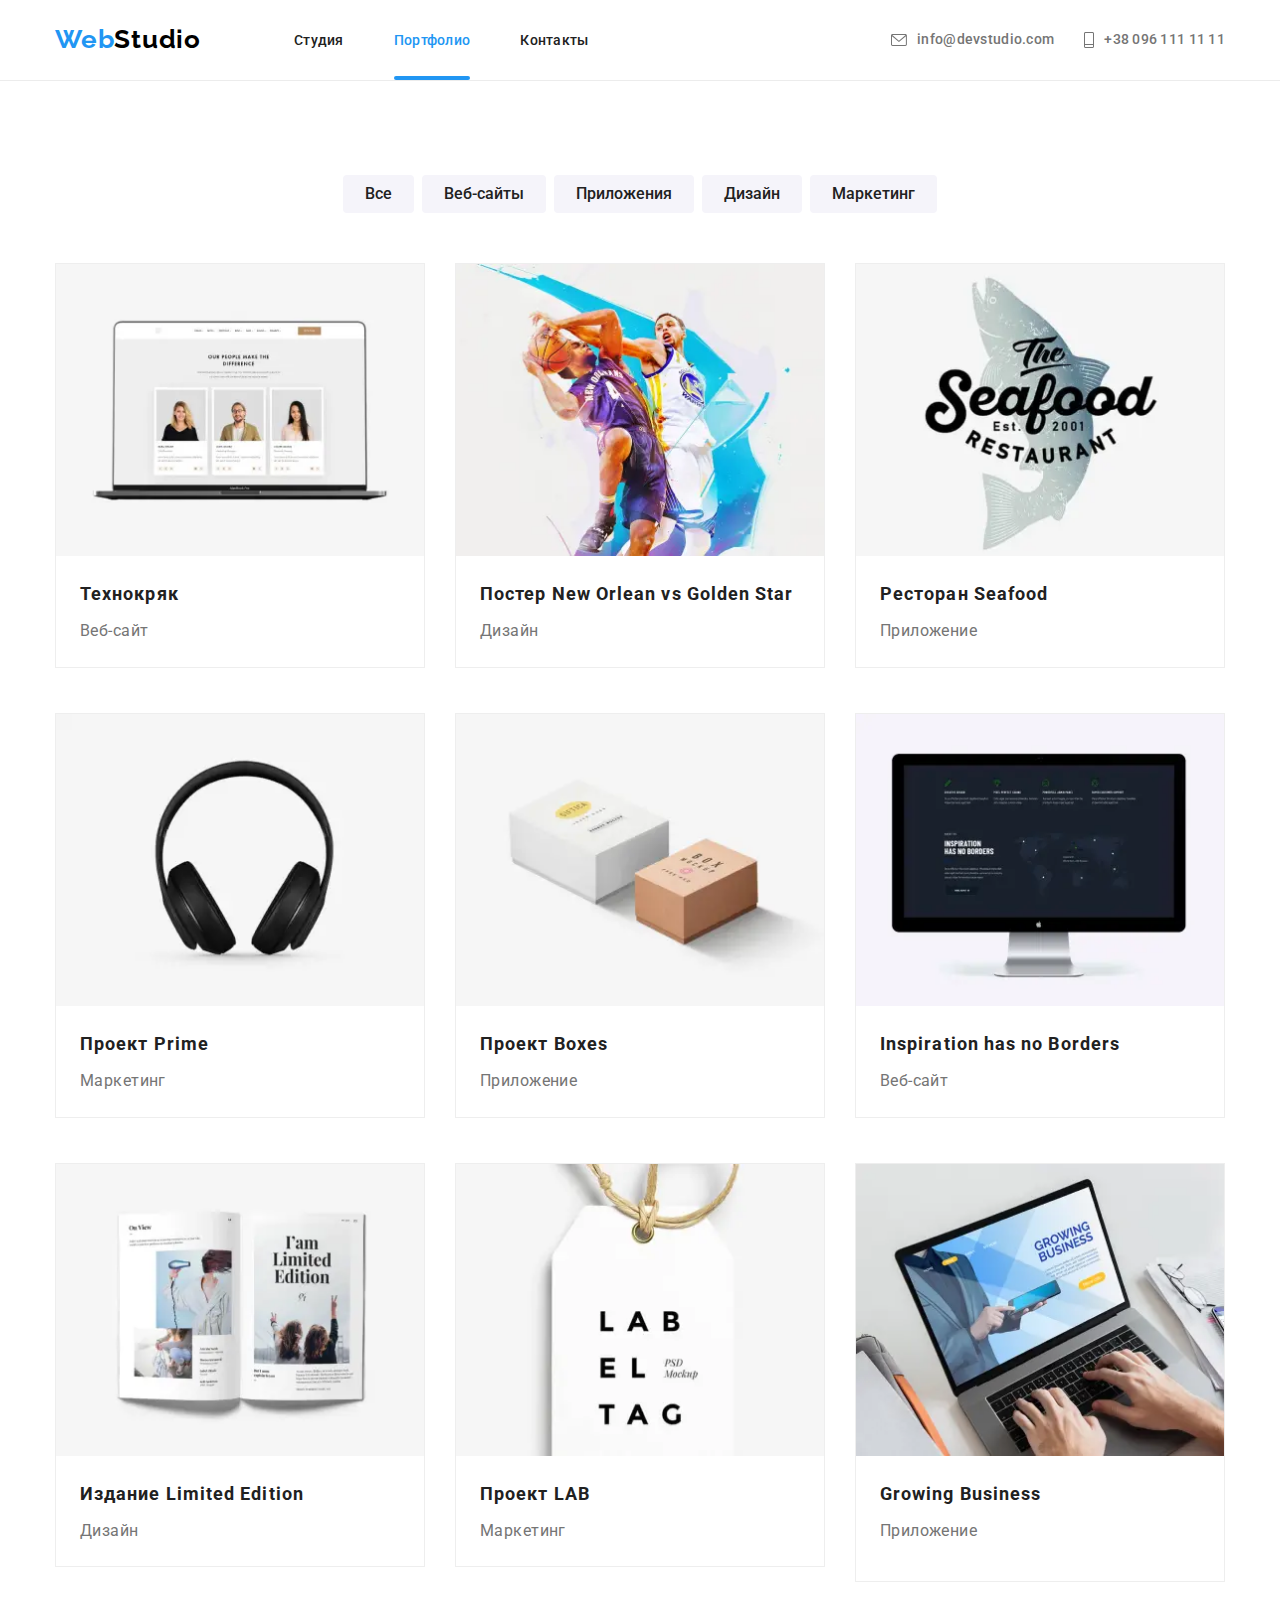
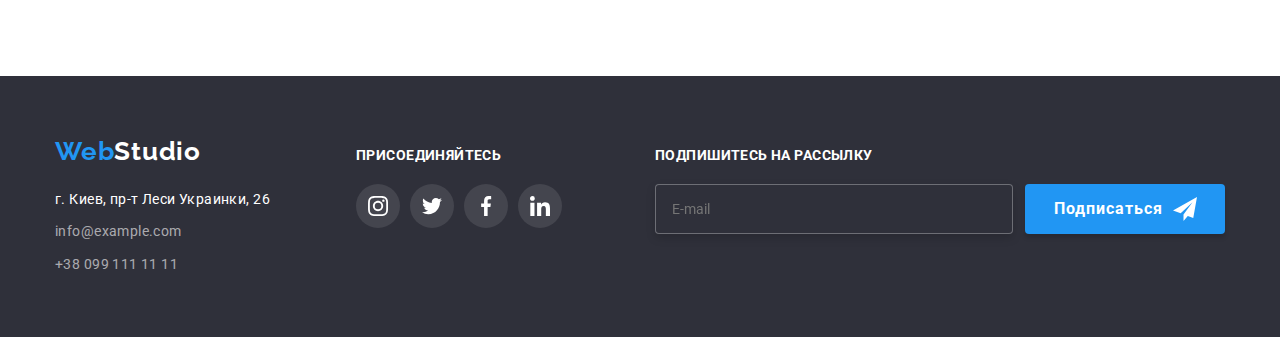
==== commit 2e5a4a8b: "вносит правки ментора" ====
--- a/portfolio.html
+++ b/portfolio.html
@@ -15,7 +15,7 @@
     <header class="page-header">
         <div class="container">
             <nav class="main-nav">
-                <a class="logo" lang="en" href="./index.html">Web<span class="page-header__logo">Studio</span></a>
+                <a class="logo--header" lang="en" href="./index.html">Web<span class="page-header__logo">Studio</span></a>
                 <ul class="site-nav site-nav--margin">
                     <li class="site-nav__item"><a class="site-nav__link " href="./index.html">Студия</a></li>
                     <li class="site-nav__item"><a class="site-nav__link site-nav__link--current" href="./portfolio.html">Портфолио</a></li>
@@ -617,7 +617,7 @@
     <footer class="footer">
         <div class="container footer__container">
             <div class="left">
-                <a class="logo" lang="en" href="./index.html">Web<span class="footer__logo">Studio</span></a>
+                <a class="logo--footer" lang="en" href="./index.html">Web<span class="footer__logo">Studio</span></a>
                 <address class="address">
                     <ul class="contacts">
                         <li class="contacts__item">
--- a/css/main.min.css
+++ b/css/main.min.css
@@ -3,5 +3,5 @@
  Consolas,  'Liberation Mono',  Menlo,- monospace;font-size:1em}small{font-size:80%}sub,sup{font-size:75%;line-height:0;position:relative;vertical-align:baseline}sub{bottom:-0.25em}sup{top:-0.5em}table{text-indent:0;border-color:inherit}button,input,optgroup,select,textarea{font-family:inherit;font-size:100%;line-height:1.15;margin:0}button,select{text-transform:none}button,[type='button'],[type='reset'],[type='submit']{-webkit-appearance:button}::-moz-focus-inner{border-style:none;padding:0}:-moz-focusring{outline:1px dotted ButtonText}:-moz-ui-invalid{box-shadow:none}legend{padding:0}progress{vertical-align:baseline}::-webkit-inner-spin-button,::-webkit-outer-spin-button{height:auto}[type='search']{-webkit-appearance:textfield;outline-offset:-2px}::-webkit-search-decoration{-webkit-appearance:none}::-webkit-file-upload-button{-webkit-appearance:button;font:inherit}summary{display:list-item}.visually-hidden{position:absolute;width:1px;height:1px;margin:-1px;border:0;padding:0;white-space:nowrap;clip-path:inset(100%);clip:rect(0 0 0 0);overflow:hidden}body{background-color:var(--primary-bg-color);color:#757575;font-family:Roboto, sans-serif;letter-spacing:0.03em;font-size:14px;line-height:1.7}h1,h2,h3,p{margin:0px}ul{margin:0px;padding:0px;list-style:none}button{cursor:pointer}img{display:block;max-width:100%;height:auto}a{text-decoration:none}.container{padding-left:15px;padding-right:15px;margin:0 auto}@media screen and (min-width: 480px){.container{width:480px}}@media screen and (min-width: 768px){.container{width:768px}}@media screen and (min-width: 1200px){.container{width:1200px}}.logo{display:block;padding-top:24px;padding-bottom:25px;font-family:Raleway;font-weight:bold;font-size:26px;line-height:1.2;letter-spacing:0.03em;color:#2196F3}.logo--footer{display:block;margin-bottom:20px;font-family:Raleway;font-weight:bold;font-size:26px;line-height:1.2;letter-spacing:0.03em;color:#2196F3}.section{padding-top:60px;padding-bottom:60px}@media screen and (min-width: 1200px){.section{padding-top:94px;padding-bottom:94px}}.section__title{color:#212121;font-weight:700;font-size:28px;line-height:1.17;text-align:center;margin-bottom:30px}@media screen and (min-width: 1200px){.section__title{font-size:36px;line-height:1.17;margin-bottom:50px}}.backdrop{position:fixed;top:0;left:0;width:100%;height:100%;background-color:rgba(0,0,0,0.2);opacity:1;transition:opacity 250ms cubic-bezier(0.4, 0, 0.2, 1);z-index:1}.backdrop.is-hidden{opacity:0;pointer-events:none}.modal{position:absolute;top:50%;left:50%;transform:translate(-50%, -50%) scale(1);background:#fff;box-shadow:0px 1px 3px rgba(0,0,0,0.12),0px 1px 1px rgba(0,0,0,0.14),0px 2px 1px rgba(0,0,0,0.2);border-radius:4px}@media screen and (max-width: 1199px){.modal{position:absolute;top:50%;left:50%;transform:translate(-50%, -50%);min-width:450px;min-height:609px}}@media screen and (min-width: 1200px){.modal{min-width:528px;min-height:581px}}.backdrop.is-hidden .modal{transform:translate(-50%, -50%) scale(0.9)}.close-modal-button{display:flex;justify-content:center;align-items:center;position:absolute;top:8px;right:8px;width:30px;height:30px;background-color:#fff;border:1px solid rgba(0,0,0,0.1);border-radius:50%}.close-modal-icon{width:14px;height:14px;transition:fill 250ms cubic-bezier(0.4, 0, 0.2, 1)}.close-modal-button:hover .close-modal-icon,.close-modal-button:focus .close-modal-icon{fill:#2196F3}.modal-form{display:flex;flex-direction:column;padding:40px;text-align:left}.modal-form__title{display:inline-block;font-weight:700;font-size:20px;line-height:1.15;letter-spacing:0.03em;color:#212121;margin-bottom:12px}@media screen and (max-width: 1199px){.modal-form__title{text-align:center}}.modal-form__checkbox{position:absolute;width:1px;height:1px;margin:-1px;border:0;padding:0;white-space:nowrap;clip-path:inset(100%);clip:rect(0 0 0 0);overflow:hidden}.modal-form__label{font-size:12px;line-height:1.16;letter-spacing:0.01em;color:#757575}.modal-form .modal-form__label+.modal-form__label{margin-top:10px}.modal-form__wrapper{display:block;position:relative;margin-top:4px}.modal-form__input{width:100%;height:40px;padding-left:42px;border:1px solid rgba(33,33,33,0.2);border-radius:4px;transition:border 250ms cubic-bezier(0.4, 0, 0.2, 1)}.modal-form__input:focus,.modal-form__comment:focus{outline:none;border-color:#2196F3}.modal-form__comment{display:block;width:100%;height:120px;margin-top:4px;border:1px solid rgba(33,33,33,0.2);border-radius:4px;padding:12px 16px;resize:none;transition:border 250ms cubic-bezier(0.4, 0, 0.2, 1)}.modal-form__comment::placeholder{font-size:14px;line-height:1.14;letter-spacing:0.01em;color:rgba(117,117,117,0.5)}.modal-form__icon{display:block;position:absolute;top:50%;left:12px;width:18px;height:18px;transform:translateY(-50%);transition:fill 250ms cubic-bezier(0.4, 0, 0.2, 1)}.modal-form__input:focus+.modal-form__icon{fill:#2196F3}.modal-form__check{font-size:12px;line-height:1.16px;display:flex;justify-content:center;align-items:center;margin-top:20px;margin-bottom:30px}@media screen and (min-width: 1200px){.modal-form__check{font-size:14px;line-height:1.71px}}.modal-form__check::before{display:block;content:"";width:16px;height:15px;margin-right:7px;background-image:url(../images/check-off.svg);cursor:pointer;transition:background-image 250ms cubic-bezier(0.4, 0, 0.2, 1)}.modal-form__link{text-decoration:underline}.modal-form__checkbox:checked+.modal-form__check::before{background-image:url(../images/icon-check.svg)}.modal-form__checkbox:focus+.modal-form__check::before{fill:#2196F3}.modal-form__button{padding:10px 55px;font-weight:700;font-size:16px;line-height:1.87;letter-spacing:0.06em;align-self:center;color:#fff;background:#2196F3;box-shadow:0px 4px 4px rgba(0,0,0,0.15);border-radius:4px;border:none;transition:background-color 250ms cubic-bezier(0.4, 0, 0.2, 1)}.modal-form__button:hover,.modal-form__button:focus{background:#188CE8}.network{display:flex;justify-content:center}.network__link{display:flex;width:44px;height:44px;align-items:center;justify-content:center;border-radius:50%;transition:color 250ms cubic-bezier(0.4, 0, 0.2, 1),background-color 250ms cubic-bezier(0.4, 0, 0.2, 1)}.network__icon{width:20px;height:20px;fill:#AFB1B8}.network .network__item+.network__item{margin-left:10px}.burger{background-color:#fff;border:none;cursor:pointer;padding:0;line-height:0;transition:fill 250ms cubic-bezier(0.4, 0, 0.2, 1)}.burger:hover,.burger:focus{fill:#2196F3}@media screen and (min-width: 768px){.burger{display:none}}.mobile-menu{display:flex;flex-direction:column;justify-content:space-between;position:fixed;z-index:100;top:0;left:0;width:100vw;height:100vh;padding:48px 40px;opacity:0;visibility:hidden;pointer-events:none;background-color:#fff;transition:opasity 250ms cubic-bezier(0.4, 0, 0.2, 1),visibility 250ms cubic-bezier(0.4, 0, 0.2, 1)}.mobile-menu.is-open{opacity:1;visibility:visible;pointer-events:all}.close{position:absolute;top:10px;right:15px;background-color:#fff;border:none;cursor:pointer;padding:0;line-height:0;transition:fill 250ms cubic-bezier(0.4, 0, 0.2, 1)}.close:hover,.close:focus{fill:#2196F3}.burger__icon,.close__icon{width:40px;height:40px}.mobile-nav__item:not(:last-child){margin-bottom:32px}.mobile-nav__link{font-weight:500;font-size:40px;line-height:1.17;text-align:center;letter-spacing:0.02em;color:#212121;transition:color 250ms cubic-bezier(0.4, 0, 0.2, 1)}.mobile-nav__link:hover,.mobile-nav__link:focus{color:#2196F3}.mobile-nav__link--current{color:#2196F3}.mobile-menu__auth{display:block}.mobile-auth{margin-bottom:64px}.mobile-auth__item:not(:last-child){margin-bottom:32px}.mobile-auth__tel{font-weight:500;font-size:34px;line-height:1.17;letter-spacing:0.02em;color:#2196F3}.mobile-auth__mail{font-weight:500;font-size:24px;line-height:1.16;letter-spacing:0.02em;color:#757575}.mobile-auth__mail:hover,.mobile-auth__mail:focus{color:#2196F3}.mobile-network{display:flex}.mobile-network__link{padding:10px;font-weight:500;font-size:18px;line-height:1.22;letter-spacing:0.02em;color:#2196F3}@media screen and (max-width: 479px){.mobile-network__link{font-size:4vw}}.mobile-network__item:not(:last-child){border-right:1px solid rgba(33,33,33,0.2)}.page-header{border-bottom:1px solid #ECECEC}.page-header .container{display:flex;align-items:center;justify-content:space-between}.main-nav{display:flex}.page-header__logo{color:#000000}.site-nav{display:flex}.site-nav--margin{margin-left:93px}@media screen and (max-width: 767px){.site-nav{display:none}}@media (min-width: 768px) and (max-width: 1199px){.site-nav{margin-left:88px}}.site-nav .site-nav__item+.site-nav__item{margin-left:50px}.site-nav__link{display:block;padding-top:32px;padding-bottom:32px;color:#212121;font-weight:500;line-height:1.17;letter-spacing:0.02em;transition:color 250ms cubic-bezier(0.4, 0, 0.2, 1)}.site-nav__link:hover,.site-nav__link:focus{color:#2196F3}.site-nav__link::after{content:"";position:absolute;left:0;bottom:0;display:block;width:100%;height:4px;background-color:#2196F3;border-radius:2px;opacity:0}.site-nav__link--current{color:#2196F3;position:relative}.site-nav__link--current::after{opacity:1}@media screen and (max-width: 767px){.auth-nav{display:none}}@media screen and (min-width: 1200px){.auth-nav{display:flex;justify-content:center;align-items:center}}@media (min-width: 768px) and (max-width: 1199px){.auth-nav__item:not(:last-child){margin-bottom:10px}}@media (min-width: 1200px){.auth-nav .auth-nav__item+.auth-nav__item{margin-left:30px}}.auth-nav__link{display:flex;align-items:center;color:#757575;font-weight:500;line-height:1.14;letter-spacing:0.02em;transition:color 250ms cubic-bezier(0.4, 0, 0.2, 1)}@media screen and (min-width: 1200px){.auth-nav__link{padding-top:32px;padding-bottom:32px}}.auth-nav__link:hover,.auth-nav__link:focus{color:#2196F3;fill:#2196F3}.auth-nav__mail{width:16px;height:12px;margin-right:10px;fill:currentColor}@media (min-width: 768px) and (max-width: 1199px){.auth-nav__mail{width:14px;height:10px}}.auth-nav__tel{width:10px;height:16px;margin-right:10px;fill:currentColor}@media (min-width: 768px) and (max-width: 1199px){.auth-nav__tel{width:10px;height:14px}}.hero{max-width:1600px;height:400px;padding-top:118px;padding-bottom:118px;margin-left:auto;margin-right:auto;background-color:#C4C4C4;text-align:center;background-image:linear-gradient(rgba(47,48,58,0.4), rgba(47,48,58,0.4)),url("../images/hero/hero-mobile.jpg");background-repeat:no-repeat;background-position:center;background-size:cover}@media screen and (min-device-pixel-ratio: 2), (min-resolution: 192dpi), (min-resolution: 2dppx){.hero{background-image:linear-gradient(rgba(47,48,58,0.4), rgba(47,48,58,0.4)),url("../images/hero/hero-mobile@2x.jpg")}}@media screen and (min-width: 768px){.hero{background-image:linear-gradient(rgba(47,48,58,0.4), rgba(47,48,58,0.4)),url("../images/hero/hero-desktop.jpg")}}@media screen and (min-width: 768px) and (min-device-pixel-ratio: 2), screen and (min-width: 768px) and (min-resolution: 192dpi), screen and (min-width: 768px) and (min-resolution: 2dppx){.hero{background-image:linear-gradient(rgba(47,48,58,0.4), rgba(47,48,58,0.4)),url("../images/hero/hero-tablet@2x.jpg")}}@media screen and (min-width: 1200px){.hero{max-width:1600px;height:600px;padding-top:200px;padding-bottom:200px;background-image:linear-gradient(rgba(47,48,58,0.4), rgba(47,48,58,0.4)),url("../images/hero/hero-desktop.jpg")}}@media screen and (min-width: 1200px) and (min-device-pixel-ratio: 2), screen and (min-width: 1200px) and (min-resolution: 192dpi), screen and (min-width: 1200px) and (min-resolution: 2dppx){.hero{background-image:linear-gradient(rgba(47,48,58,0.4), rgba(47,48,58,0.4)),url("../images/hero/hero-desktop@2x.jpg")}}.hero__title{color:#fff;margin:0 auto;margin-bottom:30px;width:360px;font-weight:900;font-size:26px;line-height:1.6;letter-spacing:0.06em;text-transform:uppercase}.hero__button{padding:10px 32px;font-weight:700;font-size:16px;line-height:1.87;letter-spacing:0.06em;color:#fff;box-shadow:0px 4px 4px rgba(0,0,0,0.15);border-radius:4px;border:none;background-color:#2196F3;transition:background-color 250ms cubic-bezier(0.4, 0, 0.2, 1)}.hero__button:hover,.hero__button:focus{background-color:#118CE8}@media screen and (max-width: 767px){.feature{display:block}}@media screen and (min-width: 768px){.feature{display:flex;flex-wrap:wrap;margin:-15px}}@media screen and (max-width: 767px){.feature__item:not(:last-child){margin-bottom:30px}}@media screen and (min-width: 768px){.feature__item{margin:15px;flex-basis:calc((100% - 60px) / 2)}}@media screen and (min-width: 1200px){.feature__item{flex-basis:calc((100% - 120px) / 4)}}.feature__title{text-align:center;color:#212121;font-weight:700;line-height:1.1;margin-bottom:10px;text-transform:uppercase}@media screen and (min-width: 768px){.feature__title{text-align:left}}.feature__wrapper{display:flex;align-items:center;justify-content:center;height:120px;margin-bottom:30px;padding:25px 0;border-radius:4px;background-color:#F5F4FA}.feature__icon{width:70px;height:70px}@media screen and (max-width: 1199px){.business{display:none}}.section--other-padding{padding-top:0px}.business-list{display:flex;justify-content:space-between}.business-list__text{position:absolute;bottom:27px;left:83px;font-weight:700;font-size:14px;line-height:1.14;letter-spacing:0.03em;text-transform:uppercase;color:#fff}.business-list__work{position:relative}.business-list__work::before{display:block;position:absolute;content:"";width:100%;bottom:0;left:0;height:70px;background:rgba(47,48,58,0.8)}.section--background{background-color:#F5F4FA}@media screen and (max-width: 767px){.team-list{display:block}}@media screen and (min-width: 768px){.team-list{display:flex;flex-wrap:wrap;margin:-15px}}@media screen and (min-width: 1200px){.team-list{display:flex;justify-content:space-between}}.team-list__title{color:#212121;font-weight:500;font-size:16px;line-height:1.2;text-align:center;margin-bottom:10px}.team-list__item{background-color:#fff;box-shadow:0px 1px 3px rgba(0,0,0,0.12),0px 1px 1px rgba(0,0,0,0.14),0px 2px 1px rgba(0,0,0,0.2);border-radius:0px 0px 4px 4px}@media screen and (max-width: 767px){.team-list__item:not(:last-child){margin-bottom:30px}}@media screen and (min-width: 768px){.team-list__item{width:354px;margin:15px}}@media screen and (min-width: 1200px){.team-list__item{flex-basis:calc((100% - 120px) / 4)}}.team-list__info{padding-top:30px;padding-bottom:30px}.team-list__text{font-weight:400;font-size:16px;line-height:1.2;text-align:center}.team-list__network{margin-top:16px}.network__link:hover,.network__link:focus{background-color:#2196F3}.network__link:hover .network__icon,.network__link:focus .network__icon{fill:#fff}.clients-list{display:flex}@media screen and (max-width: 767px){.clients-list{flex-wrap:wrap;margin:-15px}}@media (min-width: 768px) and (max-width: 1199px){.clients-list{flex-wrap:wrap;margin:-15px}}@media screen and (min-width: 1200px){.clients-list{margin:-15px}}@media screen and (max-width: 767px){.clients-list__item{margin:15px;flex-basis:calc((100% - 60px) / 2)}}@media (min-width: 768px) and (max-width: 1199px){.clients-list__item{margin:15px;flex-basis:calc((100% - 90px) / 3)}}@media screen and (min-width: 1200px){.clients-list__item{margin:15px;flex-basis:calc((100% - 150px) / 6)}}.clients-list__link{display:flex;align-items:center;justify-content:center;height:92px;border:1px solid #AFB1B8;border-radius:4px;color:#AFB1B8;transition:color 250ms cubic-bezier(0.4, 0, 0.2, 1),border 250ms cubic-bezier(0.4, 0, 0.2, 1)}.clients-list__link:hover,.clients-list__link:focus{color:#2196F3;border:1px solid #2196F3}.clients-list__icon{width:106px;height:60px;fill:currentColor}.footer{padding-top:60px;padding-bottom:60px;background-color:#2F303A}@media screen and (max-width: 767px){.footer__container{display:block;text-align:center}}@media (min-width: 768px) and (max-width: 1199px){.footer__container{display:flex;flex-wrap:wrap;justify-content:space-around;align-items:baseline}}@media screen and (min-width: 1200px){.footer__container{display:flex;align-items:baseline}}.footer__logo{color:#fff}.contacts__adress{color:#fff}@media screen and (max-width: 767px){.left{margin-bottom:60px}}@media (min-width: 768px) and (max-width: 1199px){.left{display:flex;flex-direction:column;align-items:center;justify-content:center}}@media screen and (min-width: 1200px){.left{width:231px}}.contacts__mail,.contacts__tel{color:rgba(255,255,255,0.6);transition:color 250ms cubic-bezier(0.4, 0, 0.2, 1)}.contacts__mail:hover,.contacts__mail:focus,.contacts__tel:hover,.contacts__tel:focus{color:#fff}.address{font-style:normal}@media (min-width: 768px) and (max-width: 1199px){.contacts{display:flex;flex-direction:column;align-items:center;justify-content:center}}.contacts__item:not(:last-child){margin-bottom:9px}@media screen and (max-width: 1199px){.contacts__item:not(:last-child){margin-bottom:8px}}@media (min-width: 768px) and (max-width: 1199px){.footer__right{display:flex;flex-direction:column;align-items:center;justify-content:center}}@media screen and (min-width: 1200px){.footer__right{margin-left:70px}}@media screen and (max-width: 767px){.right{margin-bottom:60px}}@media screen and (min-width: 1200px){.right{width:206px}}.right__title{font-weight:700;font-size:14px;line-height:1.14;letter-spacing:0.03em;text-transform:uppercase;color:#fff;margin-bottom:20px}.network{display:flex;justify-content:center}.network__link{display:flex;width:44px;height:44px;align-items:center;justify-content:center;color:#fff;border-radius:50%;transition:background-color 250ms cubic-bezier(0.4, 0, 0.2, 1)}.network__link--background{background-color:rgba(255,255,255,0.1)}.network__icon{width:20px;height:20px;color:currentColor}.network__icon--fill{fill:#fff}.network .network__item+.network__item{margin-left:10px}.network__link:hover,.network__link:focus{background-color:#2196F3}@media (min-width: 768px) and (max-width: 1199px){.footer-mailing{text-align:center;margin-top:60px}}@media screen and (min-width: 1200px){.footer-mailing{display:flex;flex-direction:column;margin-left:93px}}@media (min-width: 768px) and (max-width: 1199px){.footer-form{display:flex;flex-direction:column;width:450px;align-items:center;justify-content:center}}@media screen and (min-width: 1200px){.footer-form{display:flex}}.footer-mailin-accent{display:block;margin-bottom:20px;font-weight:700;font-size:14px;line-height:1.14;letter-spacing:0.03em;text-transform:uppercase;color:#fff}.footer-form__input{width:358px;height:50px;padding:15px 16px;background-color:#2F303A;border:1px solid rgba(255,255,255,0.3);filter:drop-shadow(0px 4px 4px rgba(0,0,0,0.15));border-radius:4px;transition:border 250ms cubic-bezier(0.4, 0, 0.2, 1)}@media screen and (max-width: 767px){.footer-form__input{width:100%;margin-bottom:20px}}@media (min-width: 768px) and (max-width: 1199px){.footer-form__input{margin-bottom:20px}}.footer-form__input:focus{outline:none;border-color:#2196F3}.footer-form__label::placeholder{font-size:16px;line-height:1.25;letter-spacing:0.03em;color:rgba(255,255,255,0.6)}.footer-form__button{display:flex;justify-content:center;align-items:center;width:200px;height:50px;padding:10px 28px 10px 29px;font-weight:700;font-size:16px;line-height:1.87;letter-spacing:0.06em;color:#fff;background:#2196F3;box-shadow:0px 4px 4px rgba(0,0,0,0.15);border-radius:4px;border:transparent;cursor:pointer;transition:background-color 250ms cubic-bezier(0.4, 0, 0.2, 1)}@media screen and (max-width: 767px){.footer-form__button{margin:0 auto}}@media screen and (min-width: 1200px){.footer-form__button{margin-left:12px}}.footer-form__button:hover,.footer-form__button:focus{background-color:#118CE8}.footer-form__icon{width:24px;height:24px;margin-left:10px}.filter{display:flex;flex-wrap:wrap;margin-bottom:40px}@media screen and (max-width: 767px){.filter{display:flex;flex-wrap:wrap}}@media screen and (min-width: 768px){.filter{display:flex;justify-content:center;margin-bottom:30px}}@media screen and (min-width: 1200px){.filter{margin-bottom:50px}}.filter__button{font-weight:500;font-size:16px;padding:6px 22px;min-width:auto;line-height:1.6;text-align:center;background-color:#F5F4FA;color:#212121;border-radius:4px;border:none;transition:background-color 250ms cubic-bezier(0.4, 0, 0.2, 1),color 250ms cubic-bezier(0.4, 0, 0.2, 1),box-shadow 250ms cubic-bezier(0.4, 0, 0.2, 1)}.filter__button:hover,.filter__button:focus{color:#fff;background-color:#2196F3;box-shadow:0px 3px 1px rgba(0,0,0,0.1),0px 1px 2px rgba(0,0,0,0.08),0px 2px 2px rgba(0,0,0,0.12)}.filter__item:not(:last-child){margin-right:8px}@media screen and (max-width: 767px){.filter__item:nth-child(-n+3){margin-bottom:8px}}@media screen and (min-width: 768px){.filter__item{margin-bottom:0}}@media screen and (min-width: 768px){.portfolio{display:flex;flex-wrap:wrap;margin:-15px}}.portfolio__item{border:1px solid #EEEEEE}@media screen and (min-width: 768px){.portfolio__item{width:354px;margin:15px;flex-basis:calc((100% - 60px) / 2)}}@media screen and (min-width: 1200px){.portfolio__item{width:370px;flex-basis:calc((100% - 90px) / 3)}}.portfolio__item:not(:last-child){margin-bottom:30px}.portfolio__info{padding:20px 24px}.portfolio__title{color:#212121;font-weight:700;font-size:18px;line-height:2;letter-spacing:0.06em;margin-bottom:4px}.portfolio__description{font-size:16px;line-height:1.9;color:#757575}.portfolio__link{display:block}.portfolio__item:hover,.portfolio__item:focus{box-shadow:0px 1px 1px rgba(0,0,0,0.12),0px 4px 4px rgba(0,0,0,0.06),1px 4px 6px rgba(0,0,0,0.16);transition:box-shadow 250ms cubic-bezier(0.4, 0, 0.2, 1)}.portfolio__box{position:relative;width:100%;height:100%;background-color:rgba(33,150,243,0.9);overflow:hidden}.portfolio__text{position:absolute;top:0;left:0;height:100%;padding:63px 24px;font-size:18px;line-height:1.56;letter-spacing:0.03em;color:#fff;background-color:rgba(33,150,243,0.9);transform:translateY(100%);transition:transform 250ms cubic-bezier(0.4, 0, 0.2, 1)}.portfolio__link:hover .portfolio__text,.portfolio__link:focus .portfolio__text{transform:translateY(0)}
+ monospace;font-size:1em}small{font-size:80%}sub,sup{font-size:75%;line-height:0;position:relative;vertical-align:baseline}sub{bottom:-0.25em}sup{top:-0.5em}table{text-indent:0;border-color:inherit}button,input,optgroup,select,textarea{font-family:inherit;font-size:100%;line-height:1.15;margin:0}button,select{text-transform:none}button,[type='button'],[type='reset'],[type='submit']{-webkit-appearance:button}::-moz-focus-inner{border-style:none;padding:0}:-moz-focusring{outline:1px dotted ButtonText}:-moz-ui-invalid{box-shadow:none}legend{padding:0}progress{vertical-align:baseline}::-webkit-inner-spin-button,::-webkit-outer-spin-button{height:auto}[type='search']{-webkit-appearance:textfield;outline-offset:-2px}::-webkit-search-decoration{-webkit-appearance:none}::-webkit-file-upload-button{-webkit-appearance:button;font:inherit}summary{display:list-item}.visually-hidden{position:absolute;width:1px;height:1px;margin:-1px;border:0;padding:0;white-space:nowrap;clip-path:inset(100%);clip:rect(0 0 0 0);overflow:hidden}body{background-color:var(--primary-bg-color);color:#757575;font-family:Roboto, sans-serif;letter-spacing:0.03em;font-size:14px;line-height:1.7}h1,h2,h3,p{margin:0px}ul{margin:0px;padding:0px;list-style:none}button{cursor:pointer}img{display:block;max-width:100%;height:auto}a{text-decoration:none}.container{padding-left:15px;padding-right:15px;margin:0 auto}@media screen and (min-width: 480px){.container{width:480px}}@media screen and (min-width: 768px){.container{width:768px}}@media screen and (min-width: 1200px){.container{width:1200px}}.logo--header{display:block;padding-top:24px;padding-bottom:25px;font-family:Raleway;font-weight:bold;font-size:24px;line-height:1.16;letter-spacing:0.03em;color:#2196F3}@media screen and (min-width: 1200px){.logo--header{font-size:26px;line-height:1.2}}.logo--footer{display:block;margin-bottom:20px;font-family:Raleway;font-weight:bold;font-size:24px;line-height:1.16;letter-spacing:0.03em;color:#2196F3}@media screen and (min-width: 1200px){.logo--footer{font-size:26px;line-height:1.2}}.section{padding-top:60px;padding-bottom:60px}@media screen and (min-width: 1200px){.section{padding-top:94px;padding-bottom:94px}}.section__title{color:#212121;font-weight:700;font-size:28px;line-height:1.17;text-align:center;margin-bottom:30px}@media screen and (min-width: 1200px){.section__title{font-size:36px;line-height:1.17;margin-bottom:50px}}.backdrop{position:fixed;top:0;left:0;width:100%;height:100%;background-color:rgba(0,0,0,0.2);opacity:1;transition:opacity 250ms cubic-bezier(0.4, 0, 0.2, 1);z-index:1}.backdrop.is-hidden{opacity:0;pointer-events:none}.modal{position:absolute;top:50%;left:50%;transform:translate(-50%, -50%) scale(1);background:#fff;box-shadow:0px 1px 3px rgba(0,0,0,0.12),0px 1px 1px rgba(0,0,0,0.14),0px 2px 1px rgba(0,0,0,0.2);border-radius:4px}@media screen and (max-width: 1199px){.modal{position:absolute;top:50%;left:50%;transform:translate(-50%, -50%);min-width:450px;min-height:609px}}@media screen and (min-width: 1200px){.modal{min-width:528px;min-height:581px}}.backdrop.is-hidden .modal{transform:translate(-50%, -50%) scale(0.9)}.close-modal-button{display:flex;justify-content:center;align-items:center;position:absolute;top:8px;right:8px;width:30px;height:30px;background-color:#fff;border:1px solid rgba(0,0,0,0.1);border-radius:50%}.close-modal-icon{width:14px;height:14px;transition:fill 250ms cubic-bezier(0.4, 0, 0.2, 1)}.close-modal-button:hover .close-modal-icon,.close-modal-button:focus .close-modal-icon{fill:#2196F3}.modal-form{display:flex;flex-direction:column;padding:40px;text-align:left}.modal-form__title{display:inline-block;font-weight:700;font-size:20px;line-height:1.15;letter-spacing:0.03em;color:#212121;margin-bottom:12px}@media screen and (max-width: 1199px){.modal-form__title{text-align:center}}.modal-form__checkbox{position:absolute;width:1px;height:1px;margin:-1px;border:0;padding:0;white-space:nowrap;clip-path:inset(100%);clip:rect(0 0 0 0);overflow:hidden}.modal-form__label{font-size:12px;line-height:1.16;letter-spacing:0.01em;color:#757575}.modal-form .modal-form__label+.modal-form__label{margin-top:10px}.modal-form__wrapper{display:block;position:relative;margin-top:4px}.modal-form__input{width:100%;height:40px;padding-left:42px;border:1px solid rgba(33,33,33,0.2);border-radius:4px;transition:border 250ms cubic-bezier(0.4, 0, 0.2, 1)}.modal-form__input:focus,.modal-form__comment:focus{outline:none;border-color:#2196F3}.modal-form__comment{display:block;width:100%;height:120px;margin-top:4px;border:1px solid rgba(33,33,33,0.2);border-radius:4px;padding:12px 16px;resize:none;transition:border 250ms cubic-bezier(0.4, 0, 0.2, 1)}.modal-form__comment::placeholder{font-size:14px;line-height:1.14;letter-spacing:0.01em;color:rgba(117,117,117,0.5)}.modal-form__icon{display:block;position:absolute;top:50%;left:12px;width:18px;height:18px;transform:translateY(-50%);transition:fill 250ms cubic-bezier(0.4, 0, 0.2, 1)}.modal-form__input:focus+.modal-form__icon{fill:#2196F3}.modal-form__check{font-size:12px;line-height:1.16px;display:flex;justify-content:center;align-items:center;margin-top:20px;margin-bottom:30px}@media screen and (min-width: 1200px){.modal-form__check{font-size:14px;line-height:1.71px}}.modal-form__check::before{display:block;content:"";width:16px;height:15px;margin-right:7px;background-image:url(../images/check-off.svg);cursor:pointer;transition:background-image 250ms cubic-bezier(0.4, 0, 0.2, 1)}.modal-form__link{text-decoration:underline}.modal-form__checkbox:checked+.modal-form__check::before{background-image:url(../images/icon-check.svg)}.modal-form__checkbox:focus+.modal-form__check::before{fill:#2196F3}.modal-form__button{padding:10px 55px;font-weight:700;font-size:16px;line-height:1.87;letter-spacing:0.06em;align-self:center;color:#fff;background:#2196F3;box-shadow:0px 4px 4px rgba(0,0,0,0.15);border-radius:4px;border:none;transition:background-color 250ms cubic-bezier(0.4, 0, 0.2, 1)}.modal-form__button:hover,.modal-form__button:focus{background:#188CE8}.network{display:flex;justify-content:center}.network__link{display:flex;width:44px;height:44px;align-items:center;justify-content:center;border-radius:50%;transition:color 250ms cubic-bezier(0.4, 0, 0.2, 1),background-color 250ms cubic-bezier(0.4, 0, 0.2, 1)}.network__icon{width:20px;height:20px;fill:#AFB1B8}.network .network__item+.network__item{margin-left:10px}.burger{background-color:#fff;border:none;cursor:pointer;padding:0;line-height:0;transition:fill 250ms cubic-bezier(0.4, 0, 0.2, 1)}.burger:hover,.burger:focus{fill:#2196F3}@media screen and (min-width: 768px){.burger{display:none}}.mobile-menu{display:flex;flex-direction:column;justify-content:space-between;position:fixed;z-index:100;top:0;left:0;width:100vw;height:100vh;padding:48px 40px;opacity:0;visibility:hidden;pointer-events:none;background-color:#fff;transition:opasity 250ms cubic-bezier(0.4, 0, 0.2, 1),visibility 250ms cubic-bezier(0.4, 0, 0.2, 1)}.mobile-menu.is-open{opacity:1;visibility:visible;pointer-events:all}.close{position:absolute;top:10px;right:15px;background-color:#fff;border:none;cursor:pointer;padding:0;line-height:0;transition:fill 250ms cubic-bezier(0.4, 0, 0.2, 1)}.close:hover,.close:focus{fill:#2196F3}.burger__icon,.close__icon{width:40px;height:40px}.mobile-nav__item:not(:last-child){margin-bottom:32px}.mobile-nav__link{font-weight:500;font-size:40px;line-height:1.17;text-align:center;letter-spacing:0.02em;color:#212121;transition:color 250ms cubic-bezier(0.4, 0, 0.2, 1)}.mobile-nav__link:hover,.mobile-nav__link:focus{color:#2196F3}.mobile-nav__link--current{color:#2196F3}.mobile-menu__auth{display:block}.mobile-auth{margin-bottom:64px}.mobile-auth__item:not(:last-child){margin-bottom:32px}.mobile-auth__tel{font-weight:500;font-size:34px;line-height:1.17;letter-spacing:0.02em;color:#2196F3}.mobile-auth__mail{font-weight:500;font-size:24px;line-height:1.16;letter-spacing:0.02em;color:#757575}.mobile-auth__mail:hover,.mobile-auth__mail:focus{color:#2196F3}.mobile-network{display:flex}.mobile-network__link{padding:10px;font-weight:500;font-size:18px;line-height:1.22;letter-spacing:0.02em;color:#2196F3}@media screen and (max-width: 479px){.mobile-network__link{font-size:4vw}}.mobile-network__item:not(:last-child){border-right:1px solid rgba(33,33,33,0.2)}.page-header{border-bottom:1px solid #ECECEC}.page-header .container{display:flex;align-items:center;justify-content:space-between}.main-nav{display:flex}.page-header__logo{color:#000000}.site-nav{display:flex}.site-nav--margin{margin-left:93px}@media screen and (max-width: 767px){.site-nav{display:none}}@media (min-width: 768px) and (max-width: 1199px){.site-nav{margin-left:88px}}.site-nav .site-nav__item+.site-nav__item{margin-left:50px}.site-nav__link{display:block;padding-top:32px;padding-bottom:32px;color:#212121;font-weight:500;line-height:1.17;letter-spacing:0.02em;transition:color 250ms cubic-bezier(0.4, 0, 0.2, 1)}.site-nav__link:hover,.site-nav__link:focus{color:#2196F3}.site-nav__link::after{content:"";position:absolute;left:0;bottom:0;display:block;width:100%;height:4px;background-color:#2196F3;border-radius:2px;opacity:0}.site-nav__link--current{color:#2196F3;position:relative}.site-nav__link--current::after{opacity:1}@media screen and (max-width: 767px){.auth-nav{display:none}}@media screen and (min-width: 1200px){.auth-nav{display:flex;justify-content:center;align-items:center}}@media (min-width: 768px) and (max-width: 1199px){.auth-nav__item:not(:last-child){margin-bottom:10px}}@media (min-width: 1200px){.auth-nav .auth-nav__item+.auth-nav__item{margin-left:30px}}.auth-nav__link{display:flex;align-items:center;color:#757575;font-weight:500;line-height:1.14;letter-spacing:0.02em;transition:color 250ms cubic-bezier(0.4, 0, 0.2, 1)}@media screen and (min-width: 1200px){.auth-nav__link{padding-top:32px;padding-bottom:32px}}.auth-nav__link:hover,.auth-nav__link:focus{color:#2196F3;fill:#2196F3}.auth-nav__mail{width:16px;height:12px;margin-right:10px;fill:currentColor}@media (min-width: 768px) and (max-width: 1199px){.auth-nav__mail{width:14px;height:10px}}.auth-nav__tel{width:10px;height:16px;margin-right:10px;fill:currentColor}@media (min-width: 768px) and (max-width: 1199px){.auth-nav__tel{width:10px;height:14px}}.hero{max-width:100%;height:400px;padding-top:118px;padding-bottom:118px;margin-left:auto;margin-right:auto;background-color:#C4C4C4;text-align:center;background-image:linear-gradient(rgba(47,48,58,0.4), rgba(47,48,58,0.4)),url("../images/hero/hero-mobile.jpg");background-repeat:no-repeat;background-position:center;background-size:cover}@media screen and (min-device-pixel-ratio: 2), (min-resolution: 192dpi), (min-resolution: 2dppx){.hero{background-image:linear-gradient(rgba(47,48,58,0.4), rgba(47,48,58,0.4)),url("../images/hero/hero-mobile@2x.jpg")}}@media screen and (min-width: 768px){.hero{background-image:linear-gradient(rgba(47,48,58,0.4), rgba(47,48,58,0.4)),url("../images/hero/hero-desktop.jpg")}}@media screen and (min-width: 768px) and (min-device-pixel-ratio: 2), screen and (min-width: 768px) and (min-resolution: 192dpi), screen and (min-width: 768px) and (min-resolution: 2dppx){.hero{background-image:linear-gradient(rgba(47,48,58,0.4), rgba(47,48,58,0.4)),url("../images/hero/hero-tablet@2x.jpg")}}@media screen and (min-width: 1200px){.hero{max-width:1600px;height:600px;padding-top:200px;padding-bottom:200px;background-image:linear-gradient(rgba(47,48,58,0.4), rgba(47,48,58,0.4)),url("../images/hero/hero-desktop.jpg")}}@media screen and (min-width: 1200px) and (min-device-pixel-ratio: 2), screen and (min-width: 1200px) and (min-resolution: 192dpi), screen and (min-width: 1200px) and (min-resolution: 2dppx){.hero{background-image:linear-gradient(rgba(47,48,58,0.4), rgba(47,48,58,0.4)),url("../images/hero/hero-desktop@2x.jpg")}}.hero__title{color:#fff;margin:0 auto;margin-bottom:30px;max-width:360px;font-weight:900;font-size:26px;line-height:1.6;letter-spacing:0.06em;text-transform:uppercase}@media screen and (min-width: 1200px){.hero__title{max-width:696px;font-size:44px;line-height:1.36}}.hero__button{padding:10px 32px;font-weight:700;font-size:16px;line-height:1.87;letter-spacing:0.06em;color:#fff;box-shadow:0px 4px 4px rgba(0,0,0,0.15);border-radius:4px;border:none;background-color:#2196F3;transition:background-color 250ms cubic-bezier(0.4, 0, 0.2, 1)}.hero__button:hover,.hero__button:focus{background-color:#118CE8}@media screen and (max-width: 767px){.feature{display:block}}@media screen and (min-width: 768px){.feature{display:flex;flex-wrap:wrap;margin:-15px}}@media screen and (max-width: 767px){.feature__item:not(:last-child){margin-bottom:30px}}@media screen and (min-width: 768px){.feature__item{margin:15px;flex-basis:calc((100% - 60px) / 2)}}@media screen and (min-width: 1200px){.feature__item{flex-basis:calc((100% - 120px) / 4)}}.feature__title{text-align:center;color:#212121;font-weight:700;line-height:1.1;margin-bottom:10px;text-transform:uppercase}@media screen and (min-width: 768px){.feature__title{text-align:left}}.feature__wrapper{display:flex;align-items:center;justify-content:center;height:120px;margin-bottom:30px;padding:25px 0;border-radius:4px;background-color:#F5F4FA}.feature__icon{width:70px;height:70px}@media screen and (max-width: 1199px){.business{display:none}}.section--other-padding{padding-top:0px}.business-list{display:flex;justify-content:space-between}.business-list__text{position:absolute;bottom:27px;left:83px;font-weight:700;font-size:14px;line-height:1.14;letter-spacing:0.03em;text-transform:uppercase;color:#fff}.business-list__work{position:relative}.business-list__work::before{display:block;position:absolute;content:"";width:100%;bottom:0;left:0;height:70px;background:rgba(47,48,58,0.8)}.section--background{background-color:#F5F4FA}@media screen and (max-width: 767px){.team-list{display:block}}@media screen and (min-width: 768px){.team-list{display:flex;flex-wrap:wrap;margin:-15px}}@media screen and (min-width: 1200px){.team-list{display:flex;justify-content:space-between}}.team-list__title{color:#212121;font-weight:500;font-size:16px;line-height:1.2;text-align:center;margin-bottom:10px}.team-list__item{background-color:#fff;box-shadow:0px 1px 3px rgba(0,0,0,0.12),0px 1px 1px rgba(0,0,0,0.14),0px 2px 1px rgba(0,0,0,0.2);border-radius:0px 0px 4px 4px}@media screen and (max-width: 767px){.team-list__item:not(:last-child){margin-bottom:30px}}@media screen and (min-width: 768px){.team-list__item{width:354px;margin:15px}}@media screen and (min-width: 1200px){.team-list__item{flex-basis:calc((100% - 120px) / 4)}}.team-list__info{padding-top:30px;padding-bottom:30px}.team-list__text{font-weight:400;font-size:16px;line-height:1.2;text-align:center}.team-list__network{margin-top:16px}.network__link:hover,.network__link:focus{background-color:#2196F3}.network__link:hover .network__icon,.network__link:focus .network__icon{fill:#fff}.clients-list{display:flex}@media screen and (max-width: 767px){.clients-list{flex-wrap:wrap;margin:-15px}}@media (min-width: 768px) and (max-width: 1199px){.clients-list{flex-wrap:wrap;margin:-15px}}@media screen and (min-width: 1200px){.clients-list{margin:-15px}}@media screen and (max-width: 767px){.clients-list__item{margin:15px;flex-basis:calc((100% - 60px) / 2)}}@media (min-width: 768px) and (max-width: 1199px){.clients-list__item{margin:15px;flex-basis:calc((100% - 90px) / 3)}}@media screen and (min-width: 1200px){.clients-list__item{margin:15px;flex-basis:calc((100% - 150px) / 6)}}.clients-list__link{display:flex;align-items:center;justify-content:center;height:92px;border:1px solid #AFB1B8;border-radius:4px;color:#AFB1B8;transition:color 250ms cubic-bezier(0.4, 0, 0.2, 1),border 250ms cubic-bezier(0.4, 0, 0.2, 1)}.clients-list__link:hover,.clients-list__link:focus{color:#2196F3;border:1px solid #2196F3}.clients-list__icon{width:106px;height:60px;fill:currentColor}.footer{padding-top:60px;padding-bottom:60px;background-color:#2F303A}@media screen and (max-width: 767px){.footer__container{display:block;text-align:center}}@media (min-width: 768px) and (max-width: 1199px){.footer__container{display:flex;flex-wrap:wrap;justify-content:space-around;align-items:baseline}}@media screen and (min-width: 1200px){.footer__container{display:flex;align-items:baseline}}.footer__logo{color:#fff}.contacts__adress{color:#fff}@media screen and (max-width: 767px){.left{margin-bottom:60px}}@media (min-width: 768px) and (max-width: 1199px){.left{display:flex;flex-direction:column;align-items:center;justify-content:center}}@media screen and (min-width: 1200px){.left{width:231px}}.contacts__mail,.contacts__tel{color:rgba(255,255,255,0.6);transition:color 250ms cubic-bezier(0.4, 0, 0.2, 1)}.contacts__mail:hover,.contacts__mail:focus,.contacts__tel:hover,.contacts__tel:focus{color:#fff}.address{font-style:normal}@media (min-width: 768px) and (max-width: 1199px){.contacts{display:flex;flex-direction:column;align-items:center;justify-content:center}}.contacts__item:not(:last-child){margin-bottom:9px}@media screen and (max-width: 1199px){.contacts__item:not(:last-child){margin-bottom:8px}}@media (min-width: 768px) and (max-width: 1199px){.footer__right{display:flex;flex-direction:column;align-items:center;justify-content:center}}@media screen and (min-width: 1200px){.footer__right{margin-left:70px}}@media screen and (max-width: 767px){.right{margin-bottom:60px}}@media screen and (min-width: 1200px){.right{width:206px}}.right__title{font-weight:700;font-size:14px;line-height:1.14;letter-spacing:0.03em;text-transform:uppercase;color:#fff;margin-bottom:20px}.network{display:flex;justify-content:center}.network__link{display:flex;width:44px;height:44px;align-items:center;justify-content:center;color:#fff;border-radius:50%;transition:background-color 250ms cubic-bezier(0.4, 0, 0.2, 1)}.network__link--background{background-color:rgba(255,255,255,0.1)}.network__icon{width:20px;height:20px;color:currentColor}.network__icon--fill{fill:#fff}.network .network__item+.network__item{margin-left:10px}.network__link:hover,.network__link:focus{background-color:#2196F3}@media (min-width: 768px) and (max-width: 1199px){.footer-mailing{text-align:center;margin-top:60px}}@media screen and (min-width: 1200px){.footer-mailing{display:flex;flex-direction:column;margin-left:93px}}@media (min-width: 768px) and (max-width: 1199px){.footer-form{display:flex;flex-direction:column;width:450px;align-items:center;justify-content:center}}@media screen and (min-width: 1200px){.footer-form{display:flex}}.footer-mailin-accent{display:block;margin-bottom:20px;font-weight:700;font-size:14px;line-height:1.14;letter-spacing:0.03em;text-transform:uppercase;color:#fff}.footer-form__input{width:358px;height:50px;padding:15px 16px;background-color:#2F303A;border:1px solid rgba(255,255,255,0.3);filter:drop-shadow(0px 4px 4px rgba(0,0,0,0.15));border-radius:4px;transition:border 250ms cubic-bezier(0.4, 0, 0.2, 1)}@media screen and (max-width: 767px){.footer-form__input{width:100%;margin-bottom:20px}}@media (min-width: 768px) and (max-width: 1199px){.footer-form__input{margin-bottom:20px}}.footer-form__input:focus{outline:none;border-color:#2196F3}.footer-form__label::placeholder{font-size:16px;line-height:1.25;letter-spacing:0.03em;color:rgba(255,255,255,0.6)}.footer-form__button{display:flex;justify-content:center;align-items:center;width:200px;height:50px;padding:10px 28px 10px 29px;font-weight:700;font-size:16px;line-height:1.87;letter-spacing:0.06em;color:#fff;background:#2196F3;box-shadow:0px 4px 4px rgba(0,0,0,0.15);border-radius:4px;border:transparent;cursor:pointer;transition:background-color 250ms cubic-bezier(0.4, 0, 0.2, 1)}@media screen and (max-width: 767px){.footer-form__button{margin:0 auto}}@media screen and (min-width: 1200px){.footer-form__button{margin-left:12px}}.footer-form__button:hover,.footer-form__button:focus{background-color:#118CE8}.footer-form__icon{width:24px;height:24px;margin-left:10px}.filter{display:flex;flex-wrap:wrap;margin-bottom:40px}@media screen and (max-width: 767px){.filter{display:flex;flex-wrap:wrap}}@media screen and (min-width: 768px){.filter{display:flex;justify-content:center;margin-bottom:30px}}@media screen and (min-width: 1200px){.filter{margin-bottom:50px}}.filter__button{font-weight:500;font-size:16px;padding:6px 22px;min-width:auto;line-height:1.6;text-align:center;background-color:#F5F4FA;color:#212121;border-radius:4px;border:none;transition:background-color 250ms cubic-bezier(0.4, 0, 0.2, 1),color 250ms cubic-bezier(0.4, 0, 0.2, 1),box-shadow 250ms cubic-bezier(0.4, 0, 0.2, 1)}.filter__button:hover,.filter__button:focus{color:#fff;background-color:#2196F3;box-shadow:0px 3px 1px rgba(0,0,0,0.1),0px 1px 2px rgba(0,0,0,0.08),0px 2px 2px rgba(0,0,0,0.12)}.filter__item:not(:last-child){margin-right:8px}@media screen and (max-width: 767px){.filter__item:nth-child(-n+3){margin-bottom:8px}}@media screen and (min-width: 768px){.filter__item{margin-bottom:0}}@media screen and (min-width: 768px){.portfolio{display:flex;flex-wrap:wrap;margin:-15px}}.portfolio__item{border:1px solid #EEEEEE}@media screen and (min-width: 768px){.portfolio__item{width:354px;margin:15px;flex-basis:calc((100% - 60px) / 2)}}@media screen and (min-width: 1200px){.portfolio__item{width:370px;flex-basis:calc((100% - 90px) / 3)}}.portfolio__item:not(:last-child){margin-bottom:30px}.portfolio__info{padding:20px 24px}.portfolio__title{color:#212121;font-weight:700;font-size:18px;line-height:2;letter-spacing:0.06em;margin-bottom:4px}.portfolio__description{font-size:16px;line-height:1.9;color:#757575}.portfolio__link{display:block}.portfolio__item:hover,.portfolio__item:focus{box-shadow:0px 1px 1px rgba(0,0,0,0.12),0px 4px 4px rgba(0,0,0,0.06),1px 4px 6px rgba(0,0,0,0.16);transition:box-shadow 250ms cubic-bezier(0.4, 0, 0.2, 1)}.portfolio__box{position:relative;width:100%;height:100%;background-color:rgba(33,150,243,0.9);overflow:hidden}.portfolio__text{position:absolute;top:0;left:0;height:100%;padding:63px 24px;font-size:18px;line-height:1.56;letter-spacing:0.03em;color:#fff;background-color:rgba(33,150,243,0.9);transform:translateY(100%);transition:transform 250ms cubic-bezier(0.4, 0, 0.2, 1)}.portfolio__link:hover .portfolio__text,.portfolio__link:focus .portfolio__text{transform:translateY(0)}
 /*# sourceMappingURL=main.min.css.map */